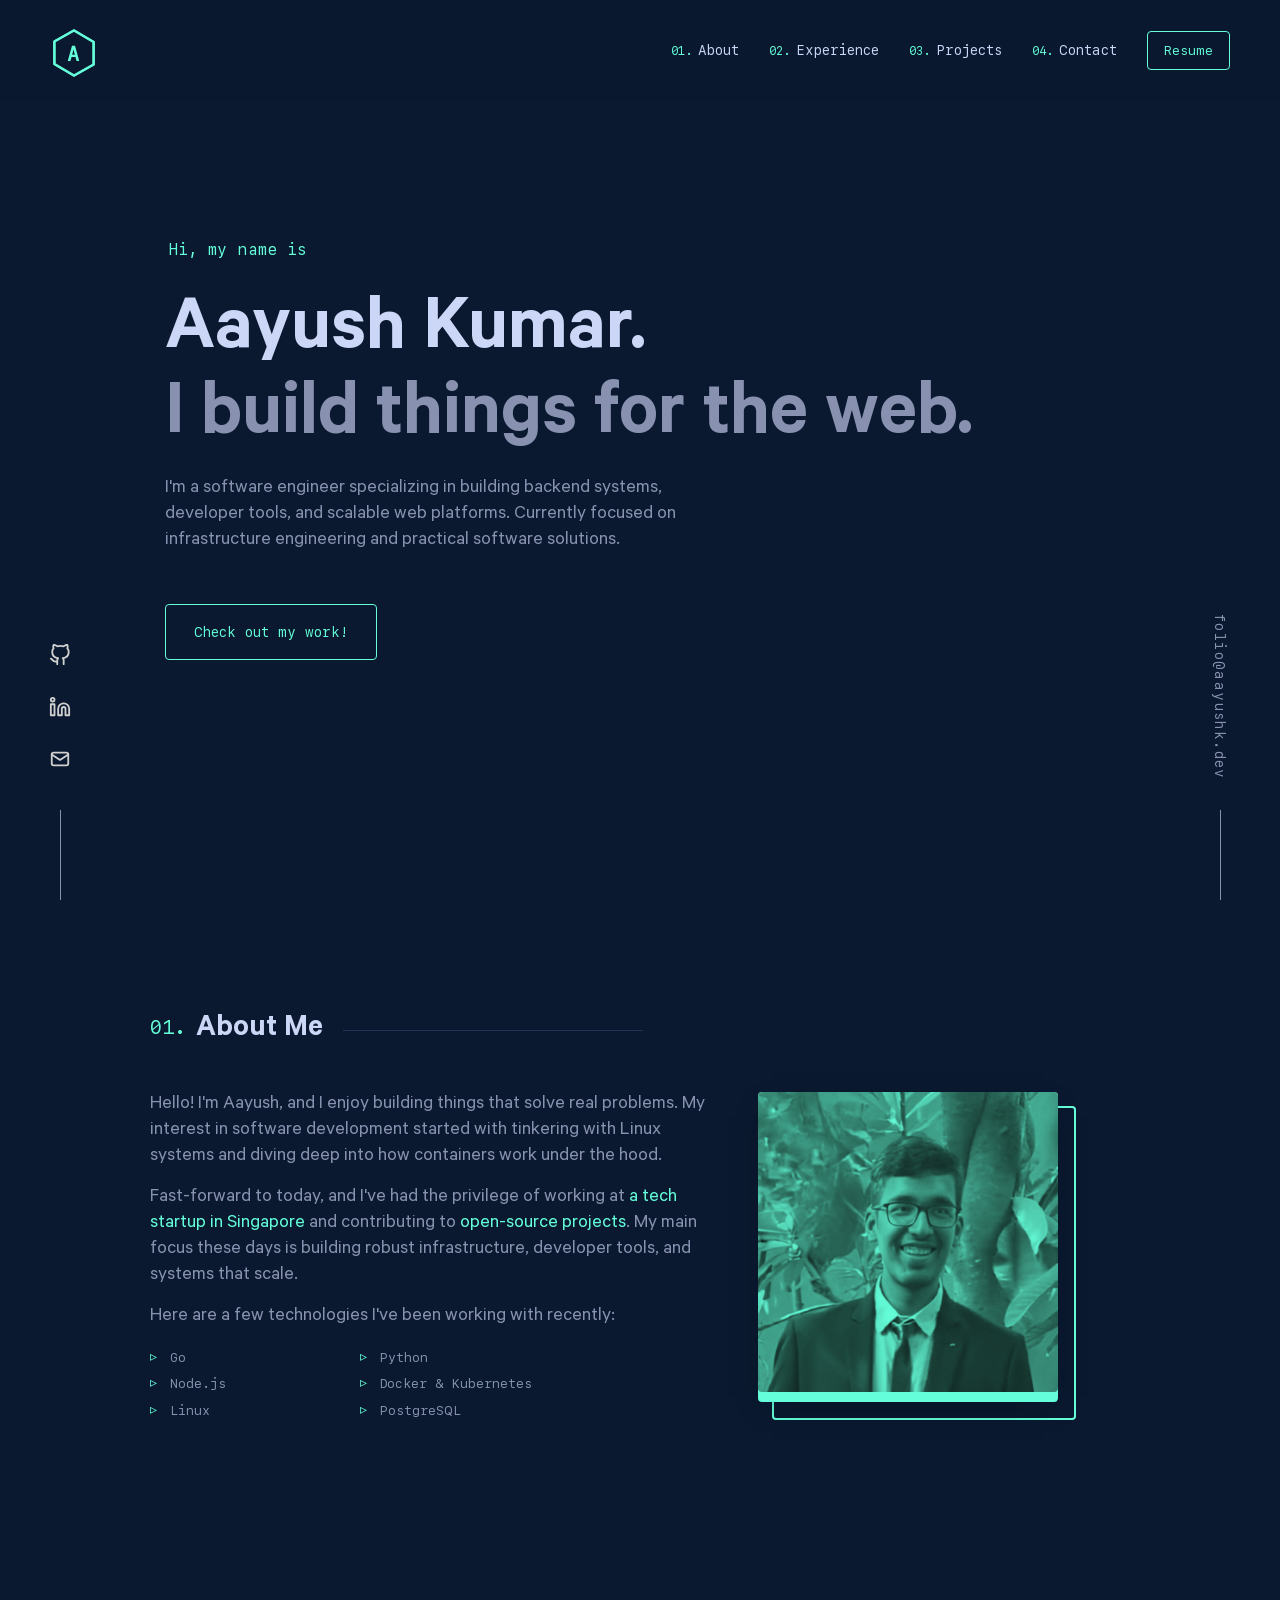
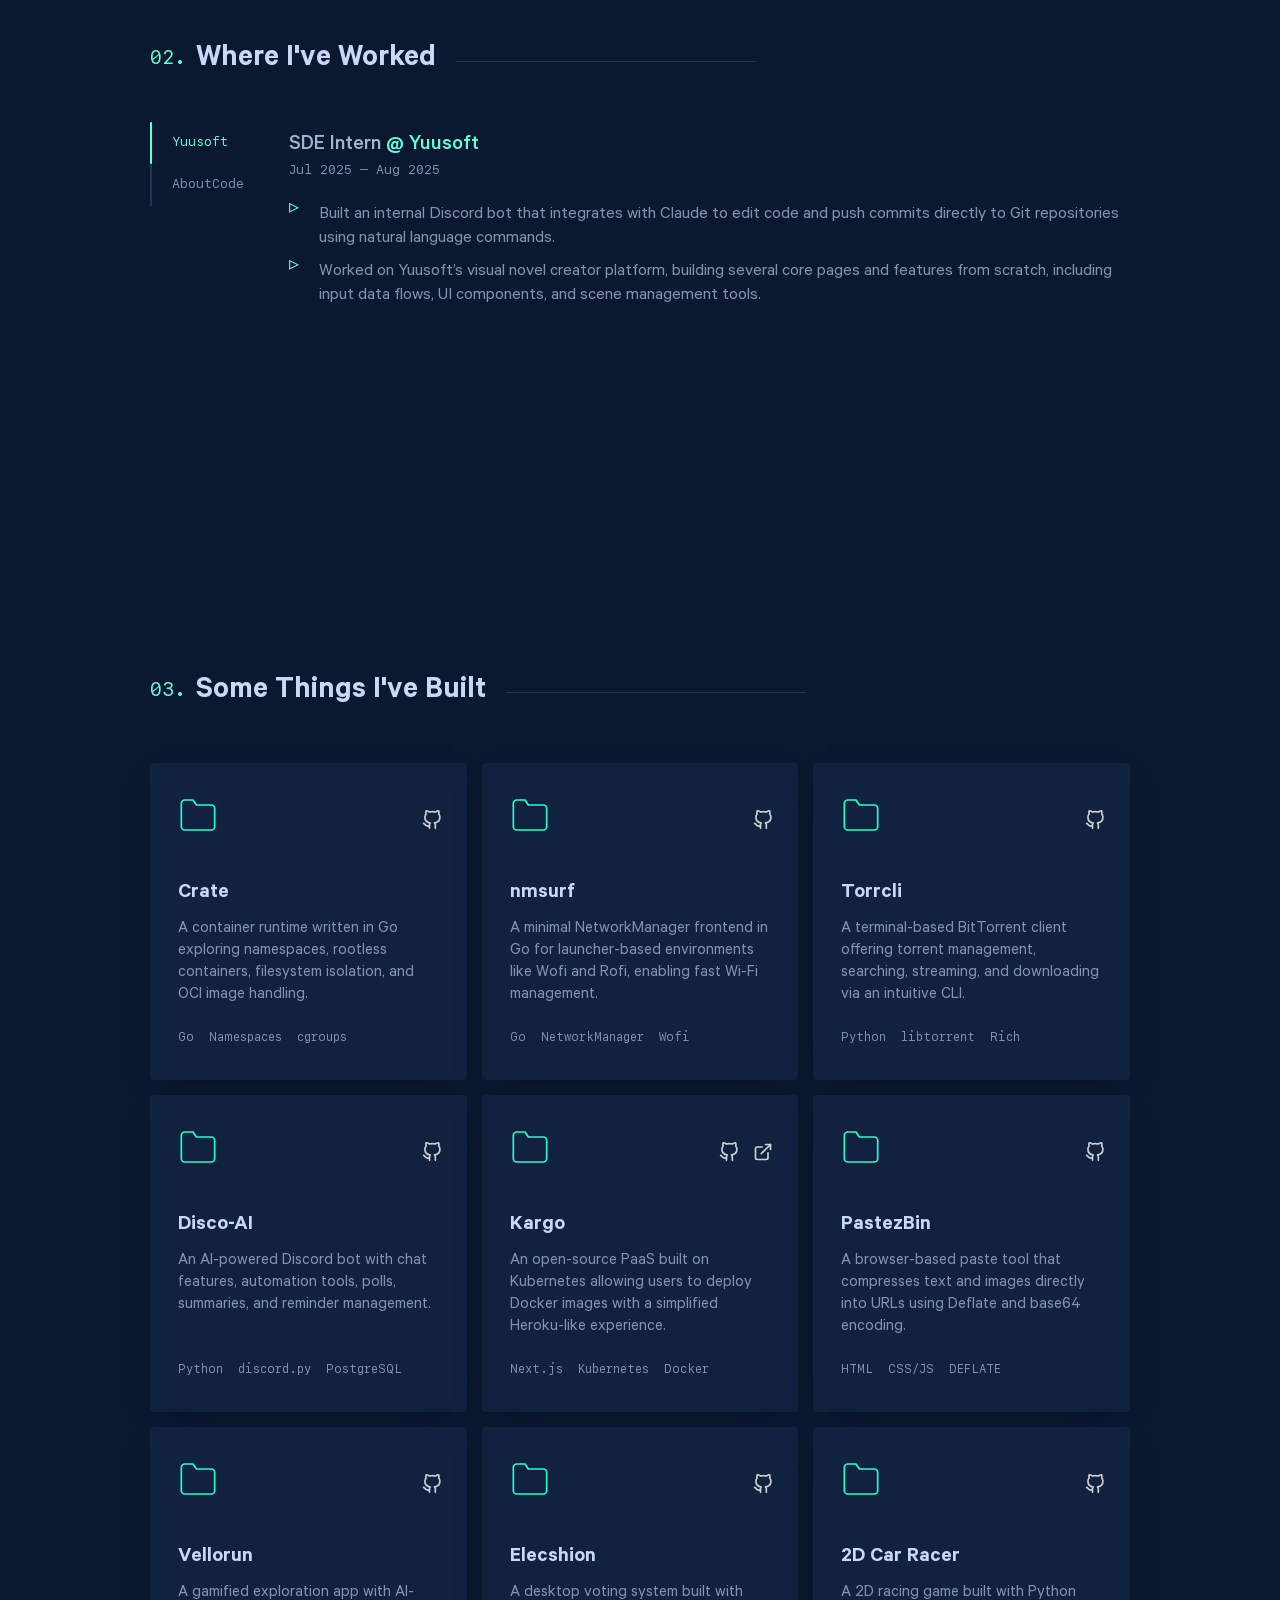
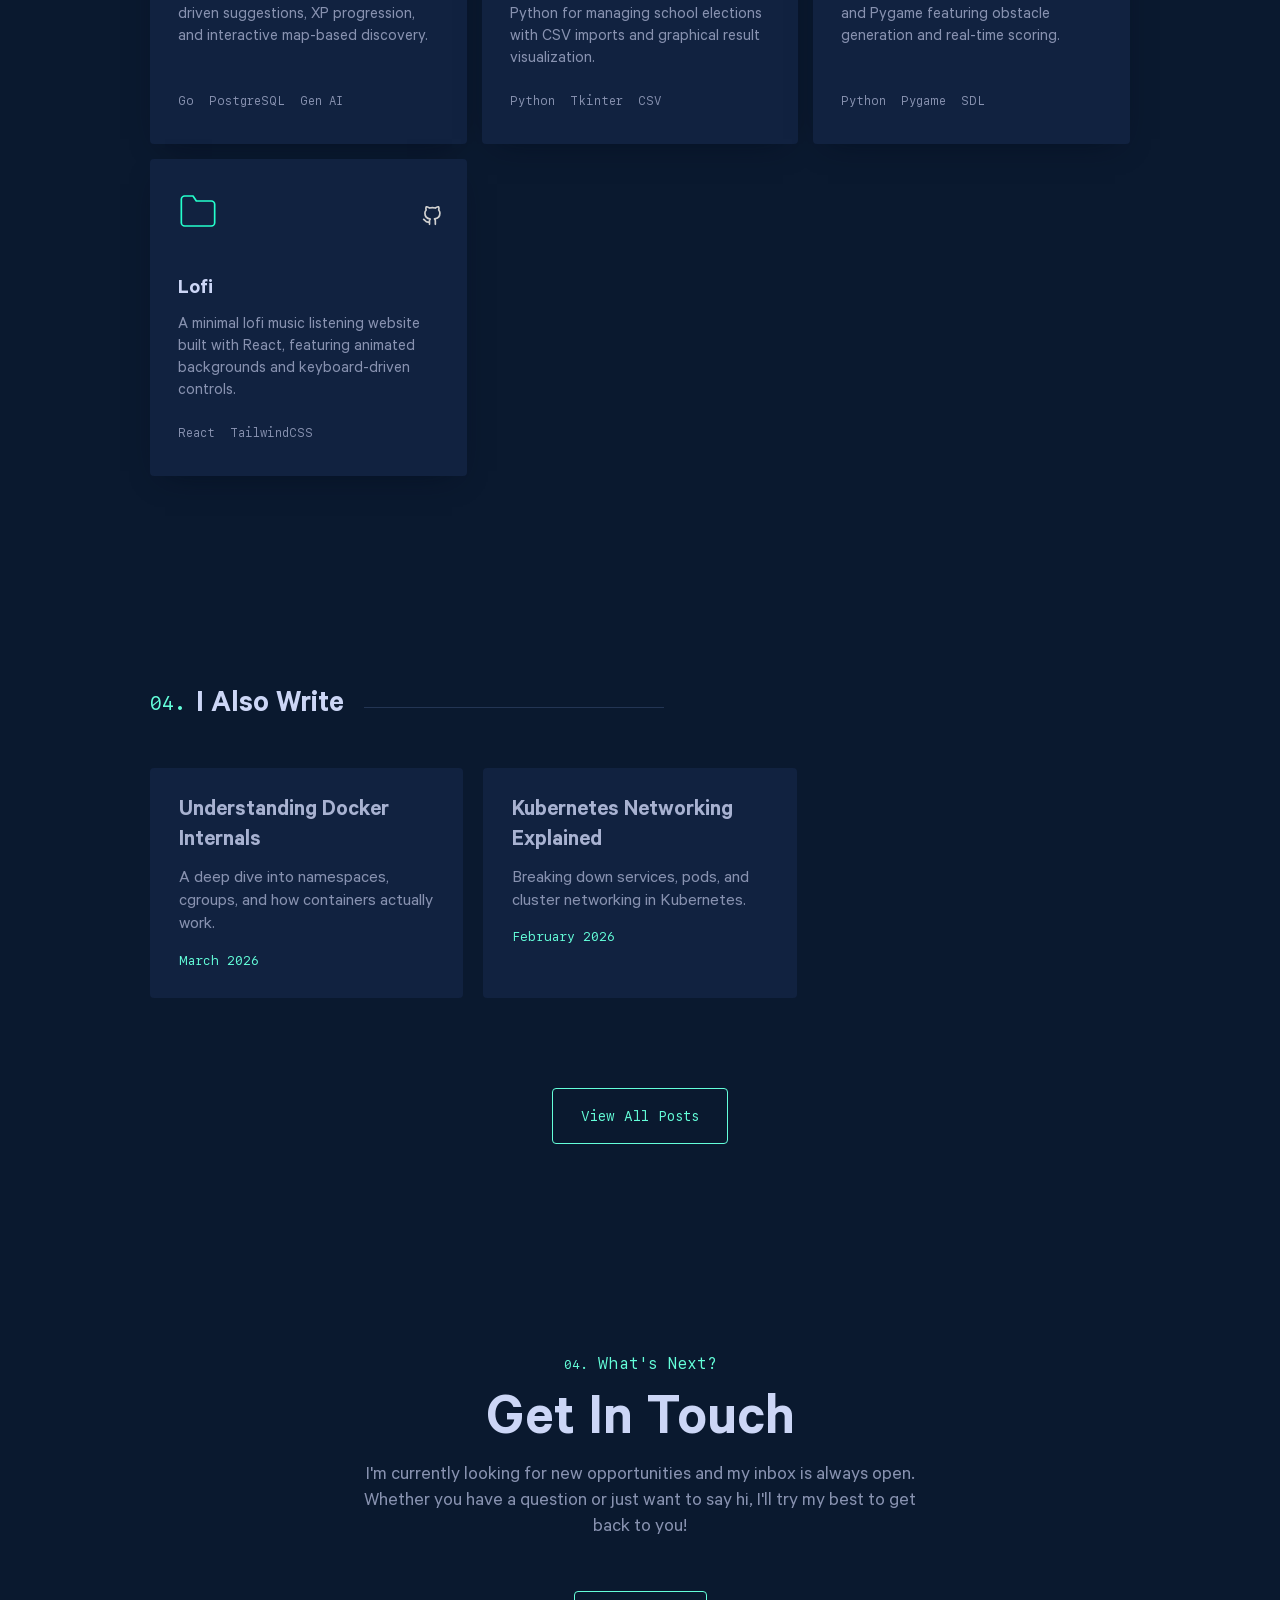
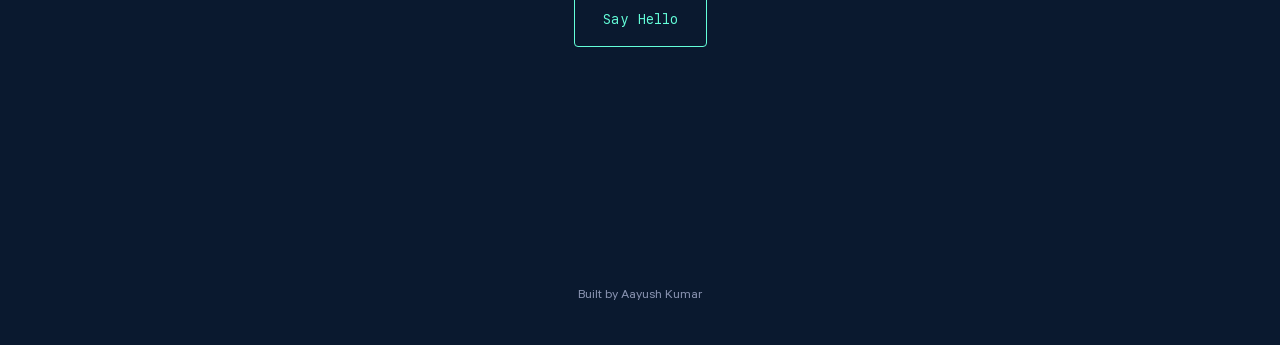
==== index.html @ 973af7ab "favicon, add blogs section and update projects" ====
<!DOCTYPE html>
<html lang="en" data-theme="dark">

<head>
    <meta charset="UTF-8">
    <meta name="viewport" content="width=device-width, initial-scale=1.0">

    <title>Aayush Kumar | Software Engineer</title>

    <link rel="icon" href="assets/images/favicon.svg" type="image/svg+xml">

    <link rel="stylesheet" href="assets/css/fonts.css">
    <link rel="stylesheet" href="assets/css/main.css">
</head>

<body>

    <header class="navbar">
        <div class="container nav-content">
            <div class="logo">
                <a href="/" aria-label="home">

                    <div class="hex-container">
                        <svg id="hex" xmlns="http://www.w3.org/2000/svg" role="img" viewBox="0 0 84 96">
                            <title>Hexagon</title>
                            <g transform="translate(-8,-2)">
                                <g transform="translate(11,5)">
                                    <polygon stroke="currentColor" stroke-width="5" stroke-linecap="round"
                                        stroke-linejoin="round" points="39 0 0 22 0 67 39 90 78 68 78 23"
                                        fill="currentColor" />
                                </g>
                            </g>
                        </svg>
                    </div>

                    <div class="logo-container">
                        <svg id="logo" xmlns="http://www.w3.org/2000/svg" role="img" viewBox="0 0 84 96">
                            <title>Logo</title>
                            <g transform="translate(-8,-2)">
                                <g transform="translate(11,5)">
                                    <polygon stroke="currentColor" stroke-width="5" stroke-linecap="round"
                                        stroke-linejoin="round" points="39 0 0 22 0 67 39 90 78 68 78 23" fill="none" />
                                    <path d="M49.5 61 L44.2 61 L41.8 53 L34.2 53 L31.8 61 L26.5 61 L35 30.3 L41 30.3 L49.5 61 Z 
                 M40.6 48.5 L38 38.2 L35.4 48.5 L40.6 48.5 Z" fill="currentColor" />
                                </g>
                            </g>
                        </svg>
                    </div>

                </a>
            </div>

            <div class="nav-links">
                <nav>
                    <ol>
                        <li><a href="#about">About</a></li>
                        <li><a href="#experience">Experience</a></li>
                        <li><a href="#work">Projects</a></li>
                        <li><a href="#contact">Contact</a></li>
                    </ol>
                </nav>
                <div>
                    <a class="email-link" href="/resume.pdf" target="_blank" rel="noopener noreferrer">Resume</a>
                </div>
            </div>

            <button class="menu-button" aria-label="Menu" aria-expanded="false">
                <div class="ham-box">
                    <div class="ham-box-inner"></div>
                </div>
            </button>

        </div>
    </header>

    <aside class="sidebar">
        <nav>
            <ol>
                <li><a href="#about">About</a></li>
                <li><a href="#experience">Experience</a></li>
                <li><a href="#work">Projects</a></li>
                <li><a href="#contact">Contact</a></li>
            </ol>
            <a class="resume-link" href="/resume.pdf" target="_blank" rel="noopener noreferrer">Resume</a>
        </nav>
    </aside>


    <!-- LEFT SOCIAL -->

    <div class="side left">

        <ul class="social">

            <li>
                <a href="https://github.com/aayushkdev" target="_blank" aria-label="GitHub">
                    <img src="assets/images/github.svg" alt="GitHub">
                </a>
            </li>

            <li>
                <a href="https://linkedin.com/in/aayushkdev" target="_blank" aria-label="LinkedIn">
                    <img src="assets/images/linkedin.svg" alt="LinkedIn">
                </a>
            </li>

            <li>
                <a href="mailto:folio@aayushk.dev" aria-label="Email">
                    <img src="assets/images/mail.svg" alt="Email">
                </a>
            </li>

        </ul>

    </div>


    <!-- RIGHT EMAIL -->

    <div class="side right">

        <a href="mailto:folio@aayushk.dev" class="email">
            folio@aayushk.dev
        </a>

    </div>


    <!-- HERO -->

    <section class="hero container">

        <h1 class="fade-in">Hi, my name is</h1>

        <h2 class="big-heading fade-in">Aayush Kumar.</h2>

        <h3 class="big-heading fade-in">I build things for the web.</h3>

        <p class="fade-in">
            I'm a software engineer specializing in building backend systems, developer tools, and scalable web
            platforms. Currently focused on infrastructure engineering and practical software solutions.
        </p>

        <div class="fade-in">
            <a href="#work" class="email-link">Check out my work!</a>
        </div>

    </section>


    <!-- ABOUT -->

    <section id="about" class="section container">

        <h2 class="numbered-heading">
            <span class="heading-number">01.</span>
            About Me
        </h2>

        <div class="about-inner">

            <div class="about-text">
                <p>
                    Hello! I'm Aayush, and I enjoy building things that solve real problems. My interest in software
                    development started with tinkering with Linux systems and diving deep into how containers work under
                    the hood.
                </p>

                <p>
                    Fast-forward to today, and I've had the privilege of working at <a href="#" target="_blank">a tech
                        startup in Singapore</a> and contributing to <a href="#" target="_blank">open-source
                        projects</a>. My main focus these days is building robust infrastructure, developer tools, and
                    systems that scale.
                </p>

                <p>
                    Here are a few technologies I've been working with recently:
                </p>

                <ul class="skills-list">
                    <li>Go</li>
                    <li>Python</li>
                    <li>Node.js</li>
                    <li>Docker & Kubernetes</li>
                    <li>Linux</li>
                    <li>PostgreSQL</li>
                </ul>

            </div>

            <div class="about-image">
                <div class="wrapper">
                    <img src="assets/images/profile.jpg" alt="Profile" class="img">
                </div>
            </div>

        </div>

    </section>


    <!-- EXPERIENCE -->

    <section id="experience" class="section container">

        <h2 class="numbered-heading">
            <span class="heading-number">02.</span>
            Where I've Worked
        </h2>

        <div class="jobs-container">

            <div class="tab-list" role="tablist" aria-label="Job tabs">
                <!-- Tabs will be populated by JavaScript -->
            </div>

            <div class="tab-panels">
                <!-- Tab content will be populated by JavaScript -->
            </div>

        </div>

    </section>


    <!-- WORK / PROJECTS -->

    <section id="work" class="section container">

        <h2 class="numbered-heading">
            <span class="heading-number">03.</span>
            Some Things I've Built
        </h2>

        <div class="projects-grid">
            <!-- Projects will be populated by JavaScript from data/projects.json -->
        </div>

    </section>


<!-- BLOG -->

<section id="blog" class="section container">

  <h2 class="numbered-heading">
    <span class="heading-number">04.</span>
    I Also Write
  </h2>

  <div class="blog-grid">

    <article class="blog-card">
      <h3>
        <a href="blog/docker-internals.html">
          Understanding Docker Internals
        </a>
      </h3>

      <p>
        A deep dive into namespaces, cgroups, and how containers actually work.
      </p>

      <span class="blog-date">March 2026</span>
    </article>

    <article class="blog-card">
      <h3>
        <a href="blog/kubernetes-networking.html">
          Kubernetes Networking Explained
        </a>
      </h3>

      <p>
        Breaking down services, pods, and cluster networking in Kubernetes.
      </p>

      <span class="blog-date">February 2026</span>
    </article>

  </div>

  <div class="blog-more">
    <a href="/blog.html" class="email-link">View All Posts</a>
  </div>

</section>


    <!-- CONTACT -->

    <section id="contact" class="section container contact-section">

        <h2 class="numbered-heading overline">
            <span class="heading-number">04.</span>
            What's Next?
        </h2>

        <h2 class="title">Get In Touch</h2>

        <p>
            I'm currently looking for new opportunities and my inbox is always open. Whether you have a question or just
            want to say hi, I'll try my best to get back to you!
        </p>

        <a href="mailto:folio@aayushk.dev" class="email-link">Say Hello</a>

    </section>


    <footer class="footer">

        <div class="mobile-social">
            <a href="https://github.com/aayushkdev" target="_blank">
                <img src="assets/images/github.svg" alt="GitHub">
            </a>

            <a href="https://linkedin.com/in/aayushkdev" target="_blank">
                <img src="assets/images/linkedin.svg" alt="LinkedIn">
            </a>

            <a href="mailto:folio@aayushk.dev">
                <img src="assets/images/mail.svg" alt="Email">
            </a>
        </div>

        <p>Built by Aayush Kumar</p>

    </footer>


    <script src="assets/js/navbar.js"></script>
    <script src="assets/js/home.js"></script>
    <script src="assets/js/experience.js"></script>
    <script src="assets/js/projects.js"></script>

</body>

</html>
---- assets/css/fonts.css ----
/* Calibre Font Family */

@font-face {
  font-family: 'Calibre';
  src: url('../fonts/Calibre/Calibre-Regular.woff2') format('woff2'),
       url('../fonts/Calibre/Calibre-Regular.woff') format('woff');
  font-weight: 400;
  font-style: normal;
  font-display: auto;
}

@font-face {
  font-family: 'Calibre';
  src: url('../fonts/Calibre/Calibre-Medium.woff2') format('woff2'),
       url('../fonts/Calibre/Calibre-Medium.woff') format('woff');
  font-weight: 500;
  font-style: normal;
  font-display: auto;
}

@font-face {
  font-family: 'Calibre';
  src: url('../fonts/Calibre/Calibre-Semibold.woff2') format('woff2'),
       url('../fonts/Calibre/Calibre-Semibold.woff') format('woff');
  font-weight: 600;
  font-style: normal;
  font-display: auto;
}


/* SF Mono Font Family */

@font-face {
  font-family: 'SF Mono';
  src: url('../fonts/SFMono/SFMono-Regular.woff2') format('woff2'),
       url('../fonts/SFMono/SFMono-Regular.woff') format('woff');
  font-weight: 400;
  font-style: normal;
  font-display: auto;
}

@font-face {
  font-family: 'SF Mono';
  src: url('../fonts/SFMono/SFMono-Semibold.woff2') format('woff2'),
       url('../fonts/SFMono/SFMono-Semibold.woff') format('woff');
  font-weight: 600;
  font-style: normal;
  font-display: auto;
}
---- assets/css/main.css ----
:root {

  --bg: #0a192f;
  --bg-light: #112240;
  --bg-lightest: #233554;
  
  --text: #ccd6f6;
  --text-light: #a8b2d1;
  --muted: #8892b0;
  --accent: #64ffda;

  --border: #233554;
  
  --nav-height: 100px;
  --nav-scroll-height: 70px;
  
  --tab-height: 42px;
  --tab-width: 120px;

  --font-sans: 'Calibre', 'Inter', 'San Francisco', 'SF Pro Text', -apple-system, system-ui, sans-serif;
  --font-mono: 'SF Mono', 'Fira Code', 'Fira Mono', 'Roboto Mono', monospace;
  
  --fz-xxs: 12px;
  --fz-xs: 13px;
  --fz-sm: 14px;
  --fz-md: 16px;
  --fz-lg: 18px;
  --fz-xl: 20px;
  --fz-xxl: 22px;
  --fz-heading: 32px;
  
  --border-radius: 4px;
  --transition: all 0.25s cubic-bezier(0.645, 0.045, 0.355, 1);

  font-family: var(--font-sans);

}

* {
  margin: 0;
  padding: 0;
  box-sizing: border-box;
}

html {
  scroll-behavior: smooth;
}

body {
  background: var(--bg);
  color: var(--muted);
  font-family: var(--font-sans);
  font-size: var(--fz-xl);
  line-height: 1.3;
  overflow-x: hidden;
  -webkit-font-smoothing: antialiased;
  -moz-osx-font-smoothing: grayscale;
}

@media (max-width: 480px) {
  body {
    font-size: var(--fz-lg);
  }
}

a {
  text-decoration: none;
  color: inherit;
  transition: var(--transition);
}

.container {
  max-width: 1000px;
  margin: auto;
  padding: 0 25px;
}

.section {
  padding: 100px 110px;
  max-width: 1200px;
  margin: 0 auto;
}

@media (max-width: 1080px) {
  .section {
    padding: 100px 100px;
  }
}

@media (max-width: 768px) {
  .section {
    padding: 80px 50px;
  }
}

@media (max-width: 480px) {
  .section {
    padding: 60px 25px;
  }
}


/* NUMBERED HEADINGS */

.numbered-heading {
  display: flex;
  align-items: center;
  position: relative;
  margin: 10px 0 40px;
  width: 100%;
  font-size: clamp(26px, 5vw, var(--fz-heading));
  white-space: nowrap;
  color: var(--text);
  font-weight: 600;
}

.heading-number {
  position: relative;
  bottom: 4px;
  counter-increment: section 1;
  margin-right: 10px;
  color: var(--accent);
  font-family: var(--font-mono);
  font-size: clamp(var(--fz-md), 3vw, var(--fz-xl));
  font-weight: 400;
}

.numbered-heading::after {
  content: "";
  display: block;
  position: relative;
  width: 300px;
  height: 1px;
  margin-left: 20px;
  background-color: var(--bg-lightest);
}


/* NAVBAR */

.navbar {
  position: fixed;
  top: 0;
  width: 100%;
  height: var(--nav-height);
  background: rgba(10, 25, 47, 0.85);
  backdrop-filter: blur(10px);
  z-index: 100;
  transition: var(--transition);
  padding: 0 50px;
}

@media (max-width: 1080px) {
  .navbar {
    padding: 0 40px;
  }
}

@media (max-width: 768px) {
  .navbar {
    padding: 0 25px;
  }
}

.navbar.scrolled {
  height: var(--nav-scroll-height);
  box-shadow: 0 10px 30px -10px rgba(2, 12, 27, 0.7);
}

.nav-content {
  display: flex;
  justify-content: space-between;
  align-items: center;
  height: 100%;
  position: relative;
  width: 100%;
  color: var(--text-light);
  font-family: var(--font-mono);
  padding: 0;
  max-width: 100%;
}

.logo {
  display: flex;
  align-items: center;
  justify-content: center;
}

.logo a {
  color: var(--accent);
  width: 42px;
  height: 42px;
  position: relative;
  z-index: 1;
  display: block;
}

.logo a:hover,
.logo a:focus {
  outline: 0;
  transform: translate(-4px, -4px);
}

.logo a:hover .hex-container,
.logo a:focus .hex-container {
  transform: translate(4px, 3px);
}

.hex-container {
  position: absolute;
  top: 0;
  left: 0;
  z-index: -1;
  transition: var(--transition);
}

.hex-container svg {
  fill: none;
  user-select: none;
  width: 48px;
  height: 48px;
}

.hex-container svg polygon {
  fill: var(--bg);
  transition: var(--transition);
}

.logo a:hover .hex-container svg polygon,
.logo a:focus .hex-container svg polygon {
  fill: var(--accent);
}

.logo-container {
  position: relative;
  z-index: 1;
}

.logo-container svg {
  fill: none;
  user-select: none;
  transition: var(--transition);
  width: 48px;
  height: 48px;
}

.logo-container svg polygon {
  fill: var(--bg);
}

.logo-container svg path {
  fill: var(--accent);
}

.nav-links {
  display: flex;
  align-items: center;
}

@media (max-width: 768px) {
  .nav-links {
    display: none;
  }
}

.nav-links nav ol {
  display: flex;
  justify-content: space-between;
  align-items: center;
  padding: 0;
  margin: 0;
  list-style: none;
}

.nav-links nav ol li {
  margin: 0 5px;
  position: relative;
  counter-increment: item 1;
  font-size: var(--fz-xs);
}

.nav-links nav ol li a {
  padding: 10px;
  display: block;
  color: var(--text);
  font-size: var(--fz-sm);
  font-family: var(--font-mono);
}

.nav-links nav ol li a::before {
  content: '0' counter(item) '.';
  margin-right: 5px;
  color: var(--accent);
  font-size: var(--fz-xxs);
  text-align: right;
}

.nav-links nav ol li a:hover {
  color: var(--accent);
}

.nav-links > div .email-link {
  color: var(--accent);
  background-color: transparent;
  border: 1px solid var(--accent);
  border-radius: var(--border-radius);
  padding: 0.75rem 1rem;
  font-size: var(--fz-xs);
  font-family: var(--font-mono);
  line-height: 1;
  text-decoration: none;
  cursor: pointer;
  transition: var(--transition);
  margin-left: 15px;
  margin-top: 0;
}

.nav-links > div .email-link:hover,
.nav-links > div .email-link:focus {
  outline: none;
  box-shadow: 3px 3px 0 0 var(--accent);
  transform: translate(-4px, -4px);
}

/* HAMBURGER MENU BUTTON */

.menu-button {
  display: none;
}

@media (max-width: 768px) {
  .menu-button {
    display: flex;
    align-items: center;
    justify-content: center;
    position: relative;
    z-index: 10;
    margin-right: -15px;
    padding: 15px;
    border: 0;
    background-color: transparent;
    color: inherit;
    text-transform: none;
    cursor: pointer;
  }
}

.ham-box {
  display: inline-block;
  position: relative;
  width: 30px;
  height: 24px;
}

.ham-box-inner {
  position: absolute;
  top: 50%;
  right: 0;
  width: 30px;
  height: 2px;
  border-radius: var(--border-radius);
  background-color: var(--accent);
  transition-duration: 0.22s;
  transition-property: transform;
  transition-timing-function: cubic-bezier(0.55, 0.055, 0.675, 0.19);
  transform: rotate(0deg);
}

.ham-box-inner::before,
.ham-box-inner::after {
  content: '';
  display: block;
  position: absolute;
  left: auto;
  right: 0;
  width: 30px;
  height: 2px;
  border-radius: 4px;
  background-color: var(--accent);
  transition-timing-function: ease;
  transition-duration: 0.15s;
  transition-property: transform;
}

.ham-box-inner::before {
  width: 120%;
  top: -10px;
  opacity: 1;
  transition: top 0.1s ease-in 0.25s, opacity 0.1s ease-in;
}

.ham-box-inner::after {
  width: 80%;
  bottom: -10px;
  transform: rotate(0);
  transition: bottom 0.1s ease-in 0.25s, transform 0.22s cubic-bezier(0.55, 0.055, 0.675, 0.19);
}

.menu-button.menu-open .ham-box-inner {
  transform: rotate(225deg);
  transition-delay: 0.12s;
  transition-timing-function: cubic-bezier(0.215, 0.61, 0.355, 1);
}

.menu-button.menu-open .ham-box-inner::before {
  width: 100%;
  top: 0;
  opacity: 0;
  transition: top 0.1s ease-out, opacity 0.1s ease-out 0.12s;
}

.menu-button.menu-open .ham-box-inner::after {
  width: 100%;
  bottom: 0;
  transform: rotate(-90deg);
  transition: bottom 0.1s ease-out, transform 0.22s cubic-bezier(0.215, 0.61, 0.355, 1) 0.12s;
}

/* MOBILE SIDEBAR */

.sidebar {
  display: none;
}

@media (max-width: 768px) {
  .sidebar {
    display: flex;
    align-items: center;
    justify-content: center;
    position: fixed;
    top: 0;
    bottom: 0;
    right: 0;
    padding: 50px 10px;
    width: min(75vw, 400px);
    height: 100vh;
    outline: 0;
    background-color: var(--bg-light);
    box-shadow: -10px 0px 30px -15px rgba(2, 12, 27, 0.7);
    z-index: 9;
    transform: translateX(100vw);
    visibility: hidden;
    transition: var(--transition);
  }

  .sidebar.menu-open {
    transform: translateX(0);
    visibility: visible;
  }
}

.sidebar nav {
  display: flex;
  justify-content: space-between;
  align-items: center;
  width: 100%;
  flex-direction: column;
  color: var(--text-light);
  font-family: var(--font-mono);
  text-align: center;
}

.sidebar nav ol {
  padding: 0;
  margin: 0;
  list-style: none;
  width: 100%;
}

.sidebar nav ol li {
  position: relative;
  margin: 0 auto 20px;
  counter-increment: item 1;
  font-size: clamp(var(--fz-sm), 4vw, var(--fz-lg));
}

@media (max-width: 600px) {
  .sidebar nav ol li {
    margin: 0 auto 10px;
  }
}

.sidebar nav ol li::before {
  content: '0' counter(item) '.';
  display: block;
  margin-bottom: 5px;
  color: var(--accent);
  font-size: var(--fz-sm);
}

.sidebar nav ol li a {
  display: inline-block;
  text-decoration: none;
  width: 100%;
  padding: 3px 20px 20px;
  color: var(--text);
}

.sidebar nav ol li a:hover {
  color: var(--accent);
}

.sidebar .resume-link {
  color: var(--accent);
  background-color: transparent;
  border: 1px solid var(--accent);
  border-radius: var(--border-radius);
  padding: 18px 50px;
  margin: 10% auto 0;
  width: max-content;
  font-size: var(--fz-sm);
  font-family: var(--font-mono);
  line-height: 1;
  text-decoration: none;
  cursor: pointer;
  transition: var(--transition);
}

.sidebar .resume-link:hover,
.sidebar .resume-link:focus {
  outline: none;
  box-shadow: 4px 4px 0 0 var(--accent);
  transform: translate(-5px, -5px);
}

/* Blur effect when menu is open */
body.blur .hero,
body.blur .side,
body.blur .section {
  filter: blur(5px) brightness(0.7);
  pointer-events: none;
  user-select: none;
}


/* HERO */

.hero {
  min-height: 100vh;
  display: flex;
  flex-direction: column;
  justify-content: center;
  align-items: flex-start;
  padding: 0 25px;
}

@media (max-width: 1080px) {
  .hero {
    padding: 200px 100px;
  }
}

@media (max-width: 768px) {
  .hero {
    padding: 150px 50px;
  }
}

@media (max-width: 480px) {
  .hero {
    padding: 125px 25px;
  }
}

.hero h1 {
  font-size: 40px;
}

.hero h2 {
  font-size: 32px;
}

.hero h3 {
  font-size: 24px;
}

.hero h1 {
  margin: 0 0 30px 4px;
  color: var(--accent);
  font-family: var(--font-mono);
  font-size: clamp(var(--fz-sm), 5vw, var(--fz-md));
  font-weight: 400;
}

@media (max-width: 480px) {
  .hero h1 {
    margin: 0 0 20px 2px;
  }
}

.hero h2.big-heading {
  margin: 0;
  font-size: clamp(40px, 8vw, 80px);
  font-weight: 600;
  line-height: 1.1;
  color: var(--text);
}

.hero h3.big-heading {
  margin: 0;
  margin-top: 5px;
  font-size: clamp(40px, 8vw, 80px);
  font-weight: 600;
  line-height: 0.9;
  color: var(--muted);
}

.hero p {
  margin: 20px 0 0;
  max-width: 540px;
}

.btn,
.email-link {
  display: inline-block;
  position: relative;
  color: var(--accent);
  background-color: transparent;
  border: 1px solid var(--accent);
  border-radius: var(--border-radius);
  padding: 1.25rem 1.75rem;
  font-size: var(--fz-sm);
  font-family: var(--font-mono);
  line-height: 1;
  text-decoration: none;
  transition: var(--transition);
  margin-top: 50px;
  cursor: pointer;

  transform: translate(0, 0);
  box-shadow: 0 0 0 0 var(--accent);
}

.btn:hover,
.email-link:hover,
.btn:focus-visible,
.email-link:focus-visible {
  outline: none;
  transform: translate(-4px, -4px);
  box-shadow: 4px 4px 0 0 var(--accent);
}


/* ABOUT SECTION */

.about-inner {
  display: grid;
  grid-template-columns: 3fr 2fr;
  gap: 50px;
}

.about-text p {
  margin-bottom: 15px;
  color: var(--muted);
}

.about-text a {
  color: var(--accent);
  position: relative;
}

.about-text a:hover {
  color: var(--accent);
}

.about-text a::after {
  content: '';
  position: absolute;
  width: 100%;
  height: 1px;
  bottom: 0;
  left: 0;
  background-color: var(--accent);
  transform: scaleX(0);
  transform-origin: bottom right;
  transition: transform 0.25s ease-out;
}

.about-text a:hover::after {
  transform: scaleX(1);
  transform-origin: bottom left;
}

.skills-list {
  display: grid;
  grid-template-columns: repeat(2, minmax(140px, 200px));
  gap: 0 10px;
  padding: 0;
  margin: 20px 0 0 0;
  overflow: hidden;
  list-style: none;
}

.skills-list li {
  position: relative;
  margin-bottom: 10px;
  padding-left: 20px;
  font-family: var(--font-mono);
  font-size: var(--fz-xs);
  color: var(--muted);
}

.skills-list li::before {
  content: '▹';
  position: absolute;
  left: 0;
  color: var(--accent);
  font-size: var(--fz-sm);
  line-height: 12px;
}

.about-image {
  position: relative;
  max-width: 300px;
}

.about-image .wrapper {
  display: block;
  position: relative;
  width: 100%;
  border-radius: var(--border-radius);
  background-color: var(--accent);
  box-shadow: 0 10px 30px -15px rgba(2, 12, 27, 0.7);
  transition: var(--transition);
}

.about-image .wrapper:hover {
  transform: translate(-4px, -4px);
}

.about-image .wrapper:hover::after {
  transform: translate(8px, 8px);
}

.about-image .wrapper::after {
  content: '';
  display: block;
  position: absolute;
  width: 100%;
  height: 100%;
  border-radius: var(--border-radius);
  border: 2px solid var(--accent);
  top: 14px;
  left: 14px;
  z-index: -1;
  transition: var(--transition);
}

.about-image .img {
  position: relative;
  border-radius: var(--border-radius);
  width: 100%;
  mix-blend-mode: multiply;
  filter: grayscale(100%) contrast(1);
  transition: var(--transition);
}

.about-image .wrapper:hover .img {
  filter: none;
  mix-blend-mode: normal;
}


/* EXPERIENCE / JOBS SECTION */

.jobs-container {
  display: flex;
  min-height: 340px;
}

.tab-list {
  position: relative;
  z-index: 3;
  width: max-content;
  padding: 0;
  margin: 0;
  list-style: none;
}

.tab-list button {
  display: flex;
  align-items: center;
  width: 100%;
  height: var(--tab-height);
  padding: 0 20px 2px;
  border: none;
  border-left: 2px solid var(--bg-lightest);
  background-color: transparent;
  color: var(--muted);
  font-family: var(--font-mono);
  font-size: var(--fz-xs);
  text-align: left;
  white-space: nowrap;
  cursor: pointer;
  transition: var(--transition);
}

.tab-list button:hover {
  background-color: var(--bg-light);
  color: var(--accent);
}

.tab-list button.active {
  color: var(--accent);
}

.tab-highlight {
  position: absolute;
  top: 0;
  left: 0;
  z-index: 10;
  width: 2px;
  height: var(--tab-height);
  border-radius: var(--border-radius);
  background: var(--accent);
  transform: translateY(0);
  transition: transform 0.25s cubic-bezier(0.645, 0.045, 0.355, 1);
  transition-delay: 0.1s;
}

.tab-panels {
  position: relative;
  width: 100%;
  margin-left: 20px;
}

.tab-panel {
  width: 100%;
  height: auto;
  padding: 10px 5px;
  display: none;
}

.tab-panel.active {
  display: block;
}

.tab-panel h3 {
  margin-bottom: 2px;
  font-size: var(--fz-xxl);
  font-weight: 500;
  line-height: 1.3;
  color: var(--text-light);
}

.tab-panel h3 .company {
  color: var(--accent);
}

.tab-panel .job-range {
  margin-bottom: 25px;
  color: var(--muted);
  font-family: var(--font-mono);
  font-size: var(--fz-xs);
}

.tab-panel ul {
  padding: 0;
  margin: 0;
  list-style: none;
  font-size: var(--fz-lg);
}

.tab-panel ul li {
  position: relative;
  padding-left: 30px;
  margin-bottom: 10px;
  color: var(--muted);
}

.tab-panel ul li::before {
  content: '▹';
  position: absolute;
  left: 0;
  color: var(--accent);
  font-size: var(--fz-xl);
  line-height: 12px;
}


/* PROJECTS SECTION */

.projects-grid {
  display: grid;
  grid-template-columns: repeat(auto-fill, minmax(300px, 1fr));
  gap: 15px;
  margin-top: 50px;
  padding: 0;
  margin-left: 0;
  list-style: none;
}

.project-card {
  position: relative;
  cursor: default;
  transition: var(--transition);
}

.project-card:hover .project-inner,
.project-card:focus-within .project-inner {
  transform: translateY(-7px);
}

.project-inner {
  display: flex;
  flex-direction: column;
  align-items: flex-start;
  position: relative;
  height: 100%;
  padding: 2rem 1.75rem;
  border-radius: var(--border-radius);
  background-color: var(--bg-light);
  transition: var(--transition);
  box-shadow: 0 10px 30px -15px rgba(2, 12, 27, 0.7);
}

.project-card:hover .project-inner {
  box-shadow: 0 20px 30px -15px rgba(2, 12, 27, 0.7);
}

.project-inner header {
  width: 100%;
}

.project-inner footer {
  margin-top: auto;
  width: 100%;
}

.project-card-top {
  display: flex;
  justify-content: space-between;
  align-items: center;
  margin-bottom: 35px;
  width: 100%;
}

.project-folder {
  color: var(--accent);
}

.project-folder img {
  width: 40px;
  height: 40px;
  filter: invert(76%) sepia(70%) saturate(478%) hue-rotate(101deg) brightness(101%) contrast(102%);
  transition: var(--transition);
}

.project-links {
  display: flex;
  align-items: center;
  margin-right: -10px;
  color: var(--text);
}

.project-links a {
  display: flex;
  align-items: center;
  justify-content: center;
  padding: 5px 7px;
  position: relative;
  z-index: 1;
}

.project-links a:hover {
  color: var(--accent);
}

.project-links a:hover img {
  filter: invert(76%) sepia(70%) saturate(478%) hue-rotate(101deg) brightness(101%) contrast(102%);
}

.project-links img {
  width: 20px;
  height: 20px;
  filter: invert(85%) brightness(100%) contrast(90%);
  transition: var(--transition);
}

.project-title {
  margin: 0 0 10px;
  color: var(--text-light);
  font-size: var(--fz-xxl);
  font-weight: 600;
}

.project-title a {
  position: static;
  color: var(--text);
  transition: var(--transition);
}

.project-title a:hover {
  color: var(--accent);
}

.project-title a::before {
  content: '';
  display: block;
  position: absolute;
  z-index: 0;
  width: 100%;
  height: 100%;
  top: 0;
  left: 0;
}

.project-description {
  color: var(--muted);
  font-size: 17px;
}

.project-tech-list {
  display: flex;
  align-items: flex-end;
  flex-wrap: wrap;
  padding: 0;
  margin: 20px 0 0 0;
  list-style: none;
}

.project-tech-list li {
  font-family: var(--font-mono);
  font-size: var(--fz-xxs);
  line-height: 1.75;
  margin-right: 15px;
  color: var(--muted);
}

.project-category {
  color: var(--accent);
  font-family: var(--font-mono);
  font-size: var(--fz-xs);
  margin-bottom: 10px;
}


/* CONTACT SECTION */

.contact-section {
  max-width: 800px;
  margin: 0 auto 100px;
  text-align: center;
}

@media (max-width: 768px) {
  .contact-section {
    margin: 0 auto 50px;
  }
}



.contact-section .overline {
  display: block;
  margin-bottom: 10px;
  color: var(--accent);
  font-family: var(--font-mono);
  font-size: var(--fz-md);
  font-weight: 400;
}

.contact-section .heading-number {
  margin-right: 0px;
  bottom: 0;
  font-size: var(--fz-xs);
}

.contact-section .numbered-heading::after {
  display: none;
}

.contact-section .title {
  font-size: clamp(40px, 5vw, 60px);
  color: var(--text);
}

.contact-section p {
  color: var(--muted);
  margin: 0 auto;
}

.contact-section .email-link {
  margin-top: 50px;
}


/* FOOTER */

.footer {
  text-align: center;
  padding: 40px 0;
  color: var(--muted);
  font-size: var(--fz-sm);
}

.footer-links {
  margin-top: 10px;
}

.footer-links a {
  margin: 0 10px;
  color: var(--muted);
  font-family: var(--font-mono);
}

.footer-links a:hover {
  color: var(--accent);
}


/* SIDE ELEMENTS */

.side {
  position: fixed;
  bottom: 0;
  width: 40px;
  z-index: 10;
}

.side.left {
  left: 40px;
}

.side.right {
  right: 40px;
}

.social {
  display: flex;
  flex-direction: column;
  align-items: center;
  list-style: none;
}

.social a {
  padding: 10px;
  display: block;
}

.social img {
  width: 22px;
  height: 22px;
  transition: var(--transition);
  filter: invert(85%) brightness(100%) contrast(90%);
}

.social a:hover img {
  filter: invert(76%) sepia(70%) saturate(478%) hue-rotate(101deg) brightness(101%) contrast(102%);
  transform: translateY(-3px);
}

.social::after {
  content: "";
  width: 1px;
  height: 90px;
  background: var(--muted);
  margin-top: 20px;
}

.side.right {
  right: 40px;
  display: flex;
  flex-direction: column;
  align-items: center;
}

.email {
  writing-mode: vertical-rl;
  font-size: var(--fz-sm);
  color: var(--muted);
  font-family: var(--font-mono);
  letter-spacing: 0.1em;
  padding: 10px;
}

.email:hover {
  color: var(--accent);
  transform: translateY(-3px);
}

.side.right::after {
  content: "";
  display: block;
  width: 1px;
  height: 90px;
  background: var(--muted);
  margin-top: 20px;
}


/* ANIMATIONS */

.fade-in {
  opacity: 0;
  animation: fadeIn 0.5s ease-in forwards;
}

.fade-in:nth-child(1) { animation-delay: 0.1s; }
.fade-in:nth-child(2) { animation-delay: 0.2s; }
.fade-in:nth-child(3) { animation-delay: 0.3s; }
.fade-in:nth-child(4) { animation-delay: 0.4s; }
.fade-in:nth-child(5) { animation-delay: 0.5s; }

@keyframes fadeIn {
  from {
    opacity: 0;
    transform: translateY(20px);
  }
  to {
    opacity: 1;
    transform: translateY(0);
  }
}


/* RESPONSIVE */

@media(max-width: 768px) {

  .side,
  .side.right  {
    display: none;
  }

  .hero .big-heading {
    font-size: clamp(40px, 10vw, 60px);
  }

  .hero h2 {
    font-size: 40px;
  }

  .about-inner {
    display: block;
  }

  .about-image {
    margin: 50px auto 0;
    width: 70%;
  }

  .jobs-container {
    display: block;
  }

  .tab-list {
    display: flex;
    overflow-x: auto;
    width: 100%;
    margin-bottom: 30px;
  }

  .tab-list button {
    min-width: var(--tab-width);
    border-left: 0;
    border-bottom: 2px solid var(--bg-lightest);
    text-align: center;
  }

  .tab-highlight {
    top: auto;
    bottom: 0;
    width: var(--tab-width);
    height: 2px;
    transform: translateX(0);
  }

  .tab-panels {
    margin-left: 0;
  }

  .projects-grid {
    grid-template-columns: repeat(auto-fill, minmax(250px, 1fr));
  }

  .numbered-heading::after {
    width: 100%;
  }

}

.mobile-social {
  display: none;
}

@media (max-width: 768px) {

  .mobile-social {
    display: flex;
    justify-content: center;
    gap: 25px;
    margin-top: 20px;
  }

  .mobile-social img {
    width: 24px;
    height: 24px;
    filter: invert(85%) brightness(100%) contrast(90%);
    transition: var(--transition);
  }

  .mobile-social img:hover {
    filter: invert(76%) sepia(70%) saturate(478%) hue-rotate(101deg) brightness(101%) contrast(102%);
  }
}


.blog-grid {
  display: grid;
  grid-template-columns: repeat(auto-fill, minmax(300px, 1fr));
  gap: 20px;
  margin-top: 40px;
}

.blog-card {
  background: var(--bg-light);
  padding: 1.8rem;
  border-radius: var(--border-radius);
  transition: var(--transition);
}

.blog-card:hover {
  transform: translateY(-5px);
}

.blog-card h3 {
  color: var(--text-light);
  margin-bottom: 10px;
}

.blog-card a:hover {
  color: var(--accent);
}

.blog-card p {
  color: var(--muted);
  font-size: var(--fz-lg);
}

.blog-date {
  display: block;
  margin-top: 15px;
  font-family: var(--font-mono);
  font-size: var(--fz-xs);
  color: var(--accent);
}

.blog-more {
  text-align: center;
  margin-top: 40px;
}
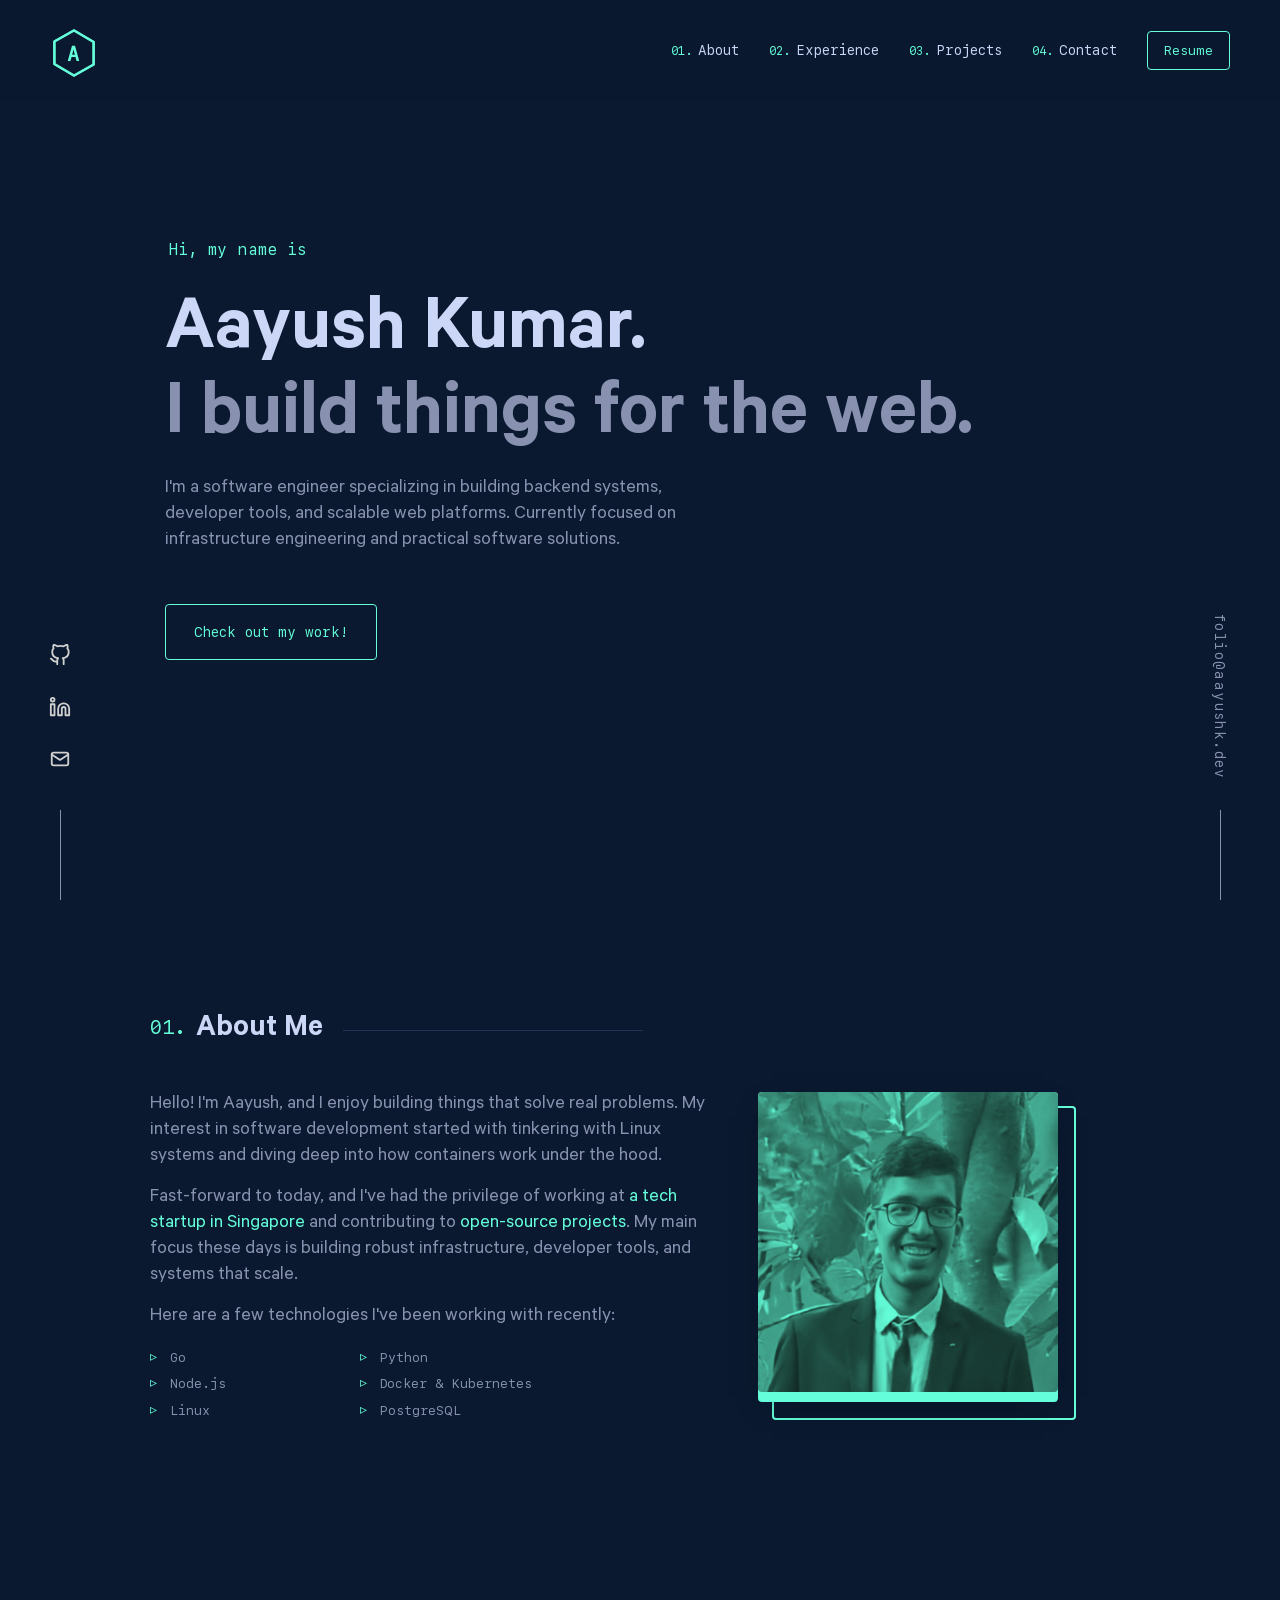
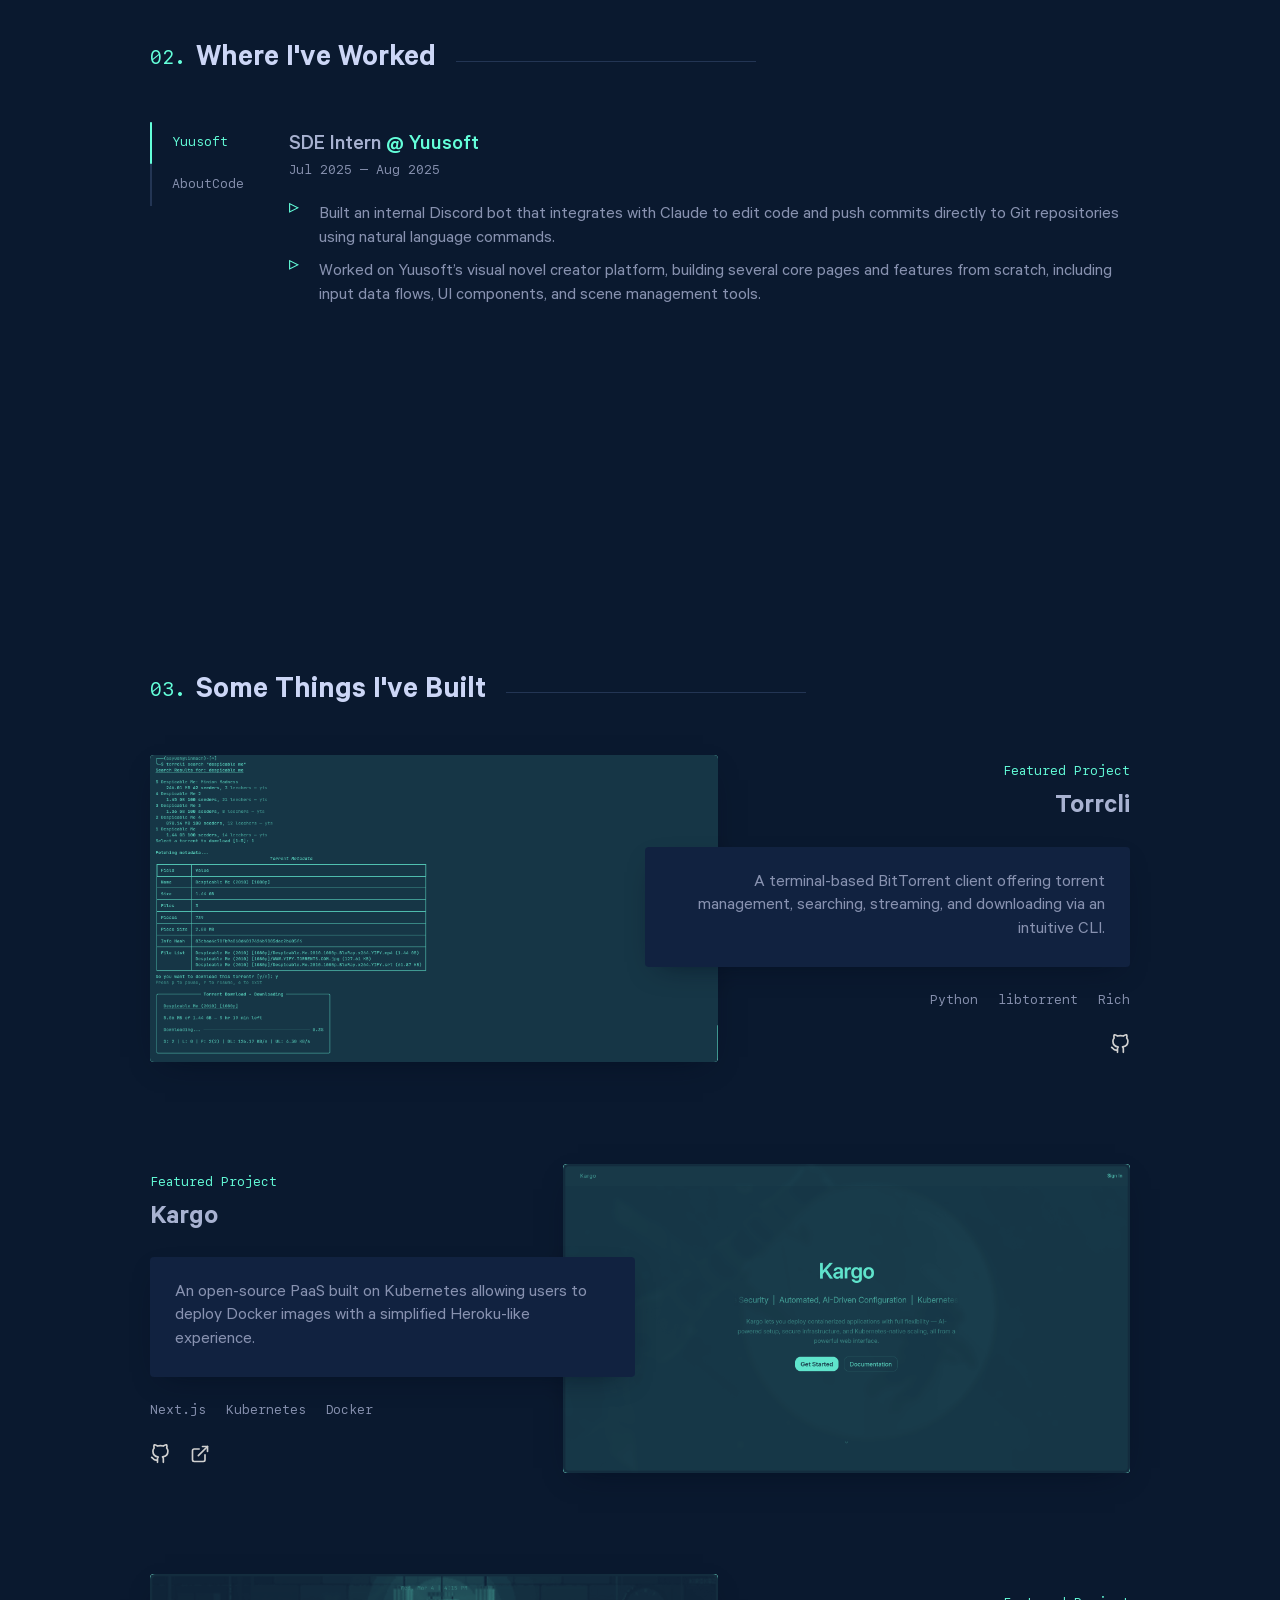
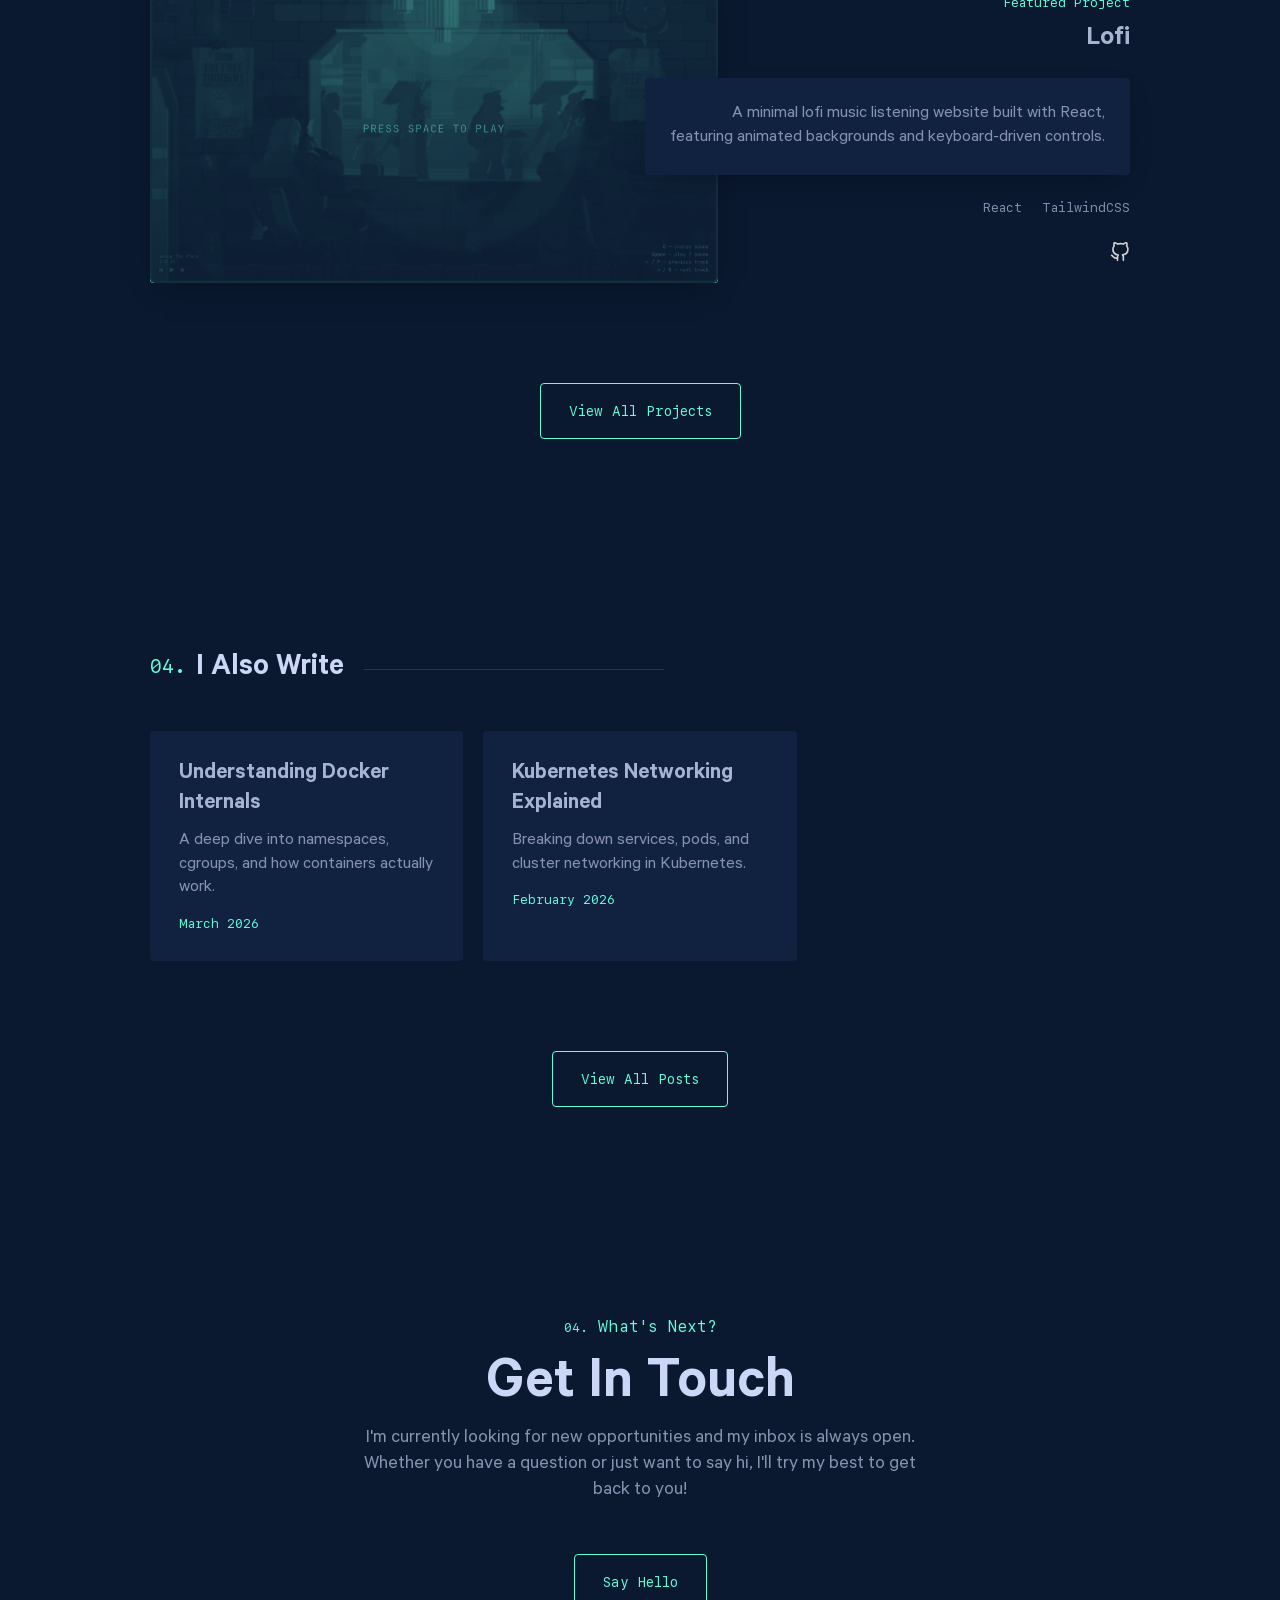
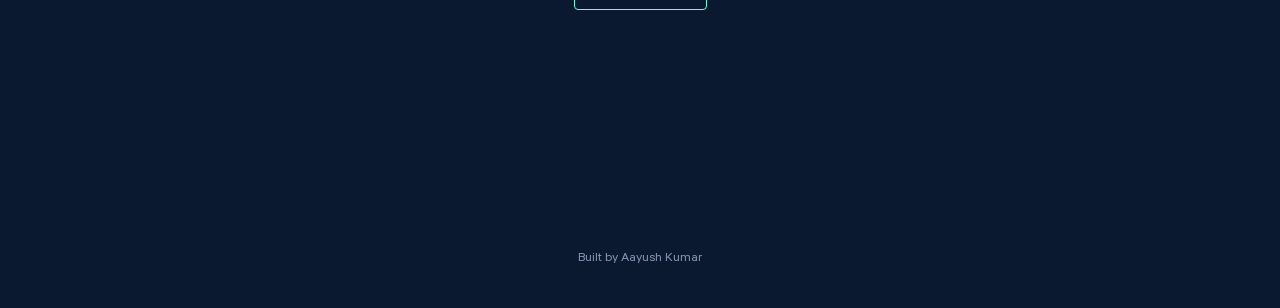
==== commit b76ede74: "add featured projects and new page for other projects" ====
--- a/index.html
+++ b/index.html
@@ -232,8 +232,11 @@
             Some Things I've Built
         </h2>
 
-        <div class="projects-grid">
-            <!-- Projects will be populated by JavaScript from data/projects.json -->
+        <ul class="featured-projects">
+        </ul>
+
+        <div class="view-more-projects">
+            <a href="/projects.html" class="view-more-button">View All Projects</a>
         </div>
 
     </section>
@@ -332,7 +335,7 @@
     <script src="assets/js/navbar.js"></script>
     <script src="assets/js/home.js"></script>
     <script src="assets/js/experience.js"></script>
-    <script src="assets/js/projects.js"></script>
+    <script src="assets/js/featured.js"></script>
 
 </body>
 
--- a/assets/css/main.css
+++ b/assets/css/main.css
@@ -878,6 +878,284 @@
 }
 
 
+/* FEATURED PROJECTS SECTION */
+
+.featured-projects {
+  list-style: none;
+  padding: 0;
+  margin: 0 0 100px;
+}
+
+.featured-project {
+  position: relative;
+  display: grid;
+  grid-gap: 10px;
+  grid-template-columns: repeat(12, 1fr);
+  align-items: center;
+  margin-bottom: 100px;
+}
+
+.featured-project:nth-of-type(odd) .featured-content {
+  grid-column: 7 / -1;
+  text-align: right;
+}
+
+.featured-project:nth-of-type(odd) .featured-tech-list {
+  justify-content: flex-end;
+}
+
+.featured-project:nth-of-type(odd) .featured-tech-list li {
+  margin: 0 0 5px 20px;
+}
+
+.featured-project:nth-of-type(odd) .featured-links {
+  justify-content: flex-end;
+  margin-left: 0;
+  margin-right: -10px;
+}
+
+.featured-project:nth-of-type(odd) .featured-image {
+  grid-column: 1 / 8;
+}
+
+.featured-content {
+  position: relative;
+  grid-column: 1 / 7;
+  grid-row: 1 / -1;
+}
+
+.featured-overline {
+  margin: 10px 0;
+  color: var(--accent);
+  font-family: var(--font-mono);
+  font-size: var(--fz-xs);
+  font-weight: 400;
+}
+
+.featured-title {
+  color: var(--text-light);
+  font-size: clamp(24px, 5vw, 28px);
+  margin: 0 0 20px;
+  font-weight: 600;
+}
+
+.featured-title a {
+  color: inherit;
+  transition: var(--transition);
+}
+
+.featured-title a:hover {
+  color: var(--accent);
+}
+
+.featured-description {
+  position: relative;
+  z-index: 2;
+  padding: 25px;
+  border-radius: var(--border-radius);
+  background-color: var(--bg-light);
+  color: var(--muted);
+  font-size: var(--fz-lg);
+  box-shadow: 0 10px 30px -15px rgba(2, 12, 27, 0.7);
+}
+
+.featured-tech-list {
+  display: flex;
+  flex-wrap: wrap;
+  position: relative;
+  z-index: 2;
+  margin: 25px 0 10px;
+  padding: 0;
+  list-style: none;
+}
+
+.featured-tech-list li {
+  margin: 0 20px 5px 0;
+  color: var(--muted);
+  font-family: var(--font-mono);
+  font-size: var(--fz-xs);
+  white-space: nowrap;
+}
+
+.featured-links {
+  display: flex;
+  align-items: center;
+  position: relative;
+  margin-top: 10px;
+  margin-left: -10px;
+  color: var(--text);
+}
+
+.featured-links a {
+  display: flex;
+  align-items: center;
+  justify-content: center;
+  padding: 10px;
+}
+
+.featured-links a:hover {
+  color: var(--accent);
+}
+
+.featured-links a:hover img {
+  filter: invert(76%) sepia(70%) saturate(478%) hue-rotate(101deg) brightness(101%) contrast(102%);
+}
+
+.featured-links img {
+  width: 20px;
+  height: 20px;
+  filter: invert(85%) brightness(100%) contrast(90%);
+  transition: var(--transition);
+}
+
+.featured-image {
+  grid-column: 6 / -1;
+  grid-row: 1 / -1;
+  position: relative;
+  z-index: 1;
+  box-shadow: 0 10px 30px -15px rgba(2, 12, 27, 0.7);
+}
+
+.featured-image a {
+  width: 100%;
+  height: 100%;
+  background-color: var(--accent);
+  border-radius: var(--border-radius);
+  display: block;
+  position: relative;
+
+}
+
+.featured-image a::before {
+  content: '';
+  position: absolute;
+  width: 100%;
+  height: 100%;
+  top: 0;
+  left: 0;
+  right: 0;
+  bottom: 0;
+  z-index: 3;
+  transition: var(--transition);
+  background-color: var(--bg);
+  mix-blend-mode: screen;
+}
+
+.featured-image a:hover::before,
+.featured-image a:focus::before {
+  background: transparent;
+}
+
+.featured-image a:hover .featured-img,
+.featured-image a:focus .featured-img {
+  filter: none;
+  mix-blend-mode: normal;
+}
+
+.featured-img {
+  border-radius: var(--border-radius);
+  width: 100%;
+  height: auto;
+  mix-blend-mode: multiply;
+  filter: grayscale(100%) contrast(1) brightness(90%);
+  transition: var(--transition);
+  display: block;
+
+}
+
+@media (max-width: 1080px) {
+  .featured-project:nth-of-type(odd) .featured-content {
+    grid-column: 5 / -1;
+  }
+  
+  .featured-content {
+    grid-column: 1 / 9;
+  }
+}
+
+@media (max-width: 768px) {
+  .featured-projects {
+    margin-bottom: 50px;
+  }
+
+  .featured-project {
+    margin-bottom: 70px;
+    box-shadow: 0 10px 30px -15px rgba(2, 12, 27, 0.7);
+  }
+
+  .featured-project:nth-of-type(odd) .featured-content,
+  .featured-content {
+    grid-column: 1 / -1;
+    padding: 40px 40px 30px;
+    text-align: left;
+    z-index: 5;
+  }
+
+  .featured-project:nth-of-type(odd) .featured-tech-list,
+  .featured-tech-list {
+    justify-content: flex-start;
+  }
+
+  .featured-project:nth-of-type(odd) .featured-tech-list li,
+  .featured-tech-list li {
+    margin: 0 10px 5px 0;
+    color: var(--text-light);
+  }
+
+  .featured-project:nth-of-type(odd) .featured-links,
+  .featured-links {
+    justify-content: flex-start;
+    margin-left: -10px;
+    margin-right: 0;
+  }
+
+  .featured-project:nth-of-type(odd) .featured-image,
+  .featured-image {
+    grid-column: 1 / -1;
+    height: 100%;
+    opacity: 0.25;
+  }
+
+  .featured-description {
+    padding: 20px 0;
+    background-color: transparent;
+    box-shadow: none;
+  }
+
+  .featured-title {
+    color: var(--text);
+  }
+
+  .featured-title a::before {
+    content: '';
+    display: block;
+    position: absolute;
+    z-index: 0;
+    width: 100%;
+    height: 100%;
+    top: 0;
+    left: 0;
+  }
+
+  .featured-img {
+    object-fit: cover;
+    width: auto;
+    height: 100%;
+    filter: grayscale(100%) contrast(1) brightness(50%);
+  }
+}
+
+@media (max-width: 480px) {
+  .featured-project {
+    margin-bottom: 30px;
+  }
+
+  .featured-content {
+    padding: 25px 25px 20px;
+  }
+}
+
+
 /* PROJECTS SECTION */
 
 .projects-grid {
@@ -1034,6 +1312,100 @@
   margin-bottom: 10px;
 }
 
+/* VIEW MORE PROJECTS BUTTON */
+
+.view-more-projects {
+  text-align: center;
+  margin-top: 80px;
+}
+
+.view-more-button {
+  display: inline-block;
+  position: relative;
+  color: var(--accent);
+  background-color: transparent;
+  border: 1px solid var(--accent);
+  border-radius: var(--border-radius);
+  padding: 1.25rem 1.75rem;
+  font-size: var(--fz-sm);
+  font-family: var(--font-mono);
+  line-height: 1;
+  text-decoration: none;
+  transition: var(--transition);
+  cursor: pointer;
+  transform: translate(0, 0);
+  box-shadow: 0 0 0 0 var(--accent);
+}
+
+.view-more-button:hover,
+.view-more-button:focus-visible {
+  outline: none;
+  transform: translate(-4px, -4px);
+  box-shadow: 4px 4px 0 0 var(--accent);
+}
+
+
+/* PROJECTS ARCHIVE PAGE */
+
+.archive-main {
+  min-height: 100vh;
+  padding: 200px 150px;
+}
+
+@media (max-width: 1080px) {
+  .archive-main {
+    padding: 200px 100px;
+  }
+}
+
+@media (max-width: 768px) {
+  .archive-main {
+    padding: 150px 50px;
+  }
+}
+
+@media (max-width: 480px) {
+  .archive-main {
+    padding: 125px 25px;
+  }
+}
+
+.archive-header {
+  margin-bottom: 100px;
+  text-align: center;
+}
+
+@media (max-width: 768px) {
+  .archive-header {
+    margin-bottom: 60px;
+  }
+}
+
+.archive-header .big-heading {
+  margin: 0;
+  font-size: clamp(40px, 8vw, 80px);
+  font-weight: 600;
+  line-height: 1.1;
+  color: var(--text);
+}
+
+.archive-header .subtitle {
+  color: var(--accent);
+  font-family: var(--font-mono);
+  font-size: var(--fz-md);
+  font-weight: 400;
+  margin-top: 10px;
+}
+
+.archive-container {
+  max-width: 1600px;
+  margin: 0 auto;
+}
+
+.all-projects-grid {
+  margin-top: 50px;
+}
+
 
 /* CONTACT SECTION */
 
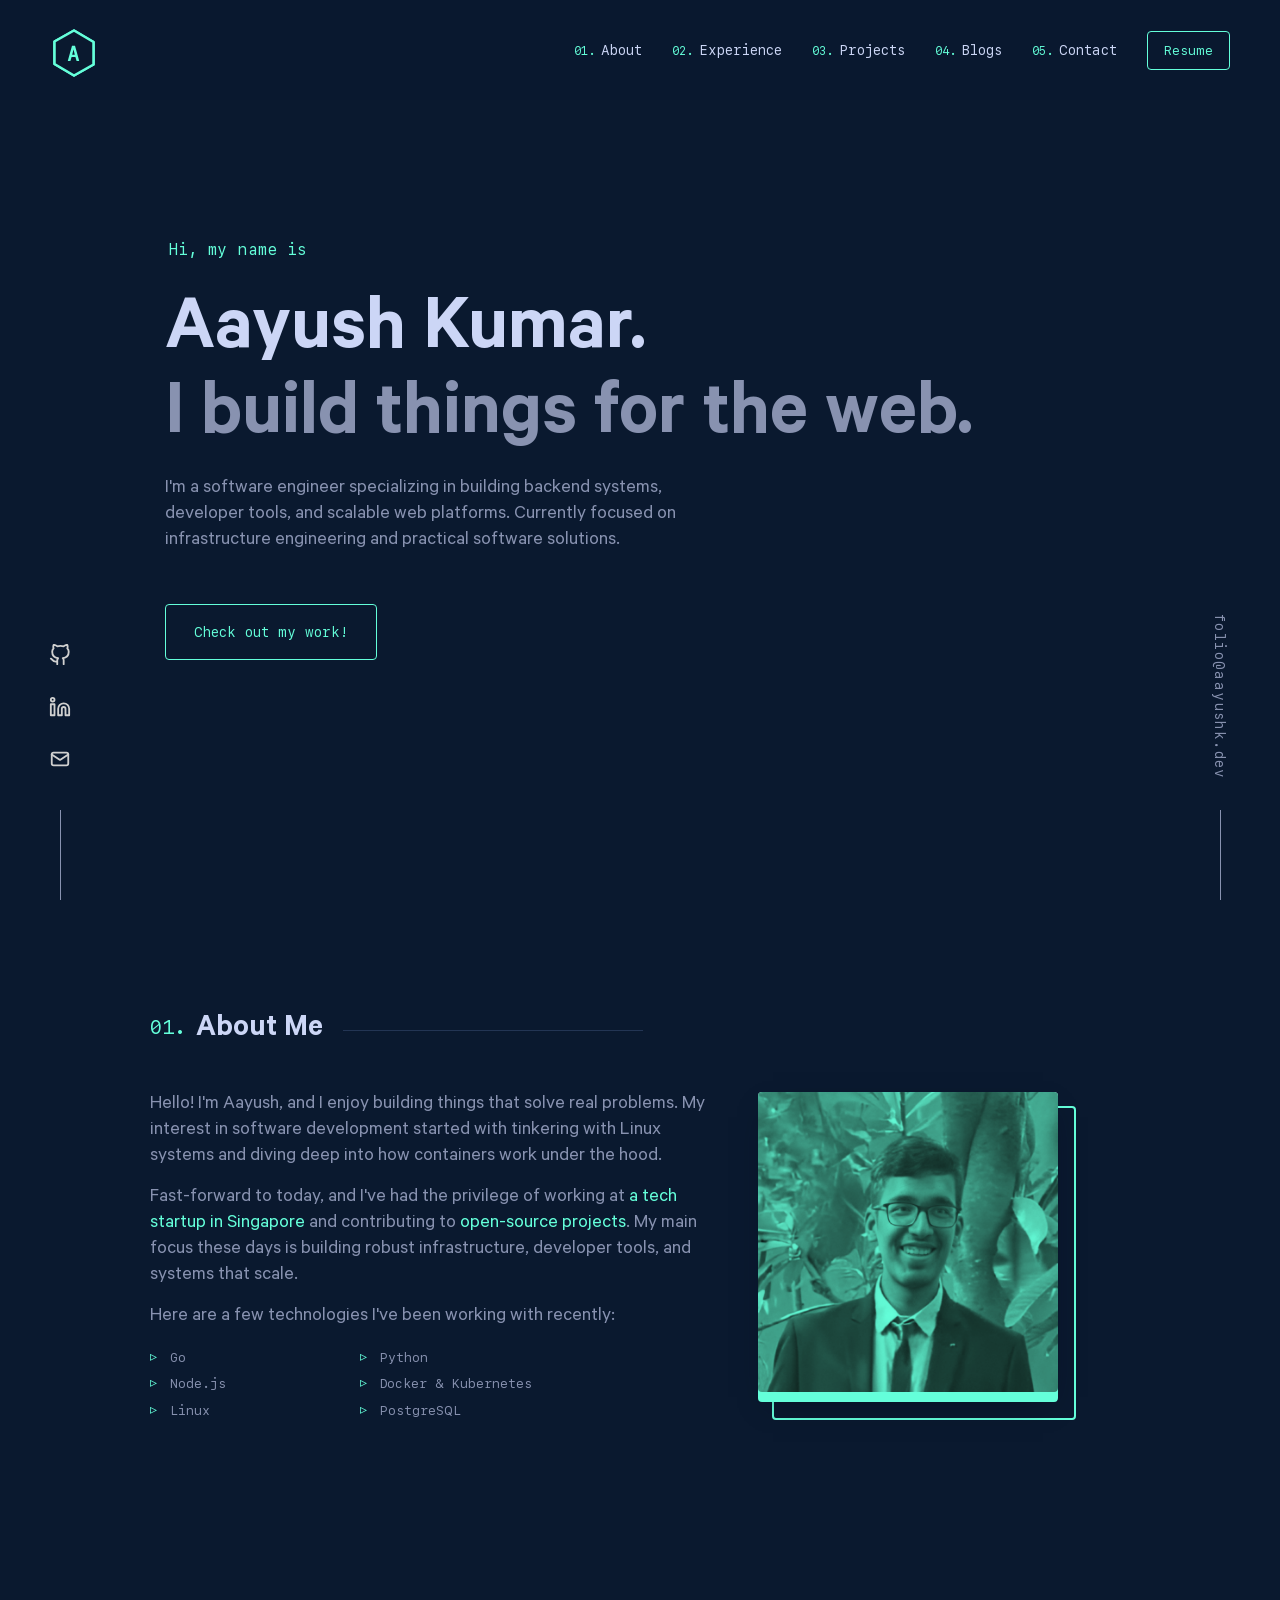
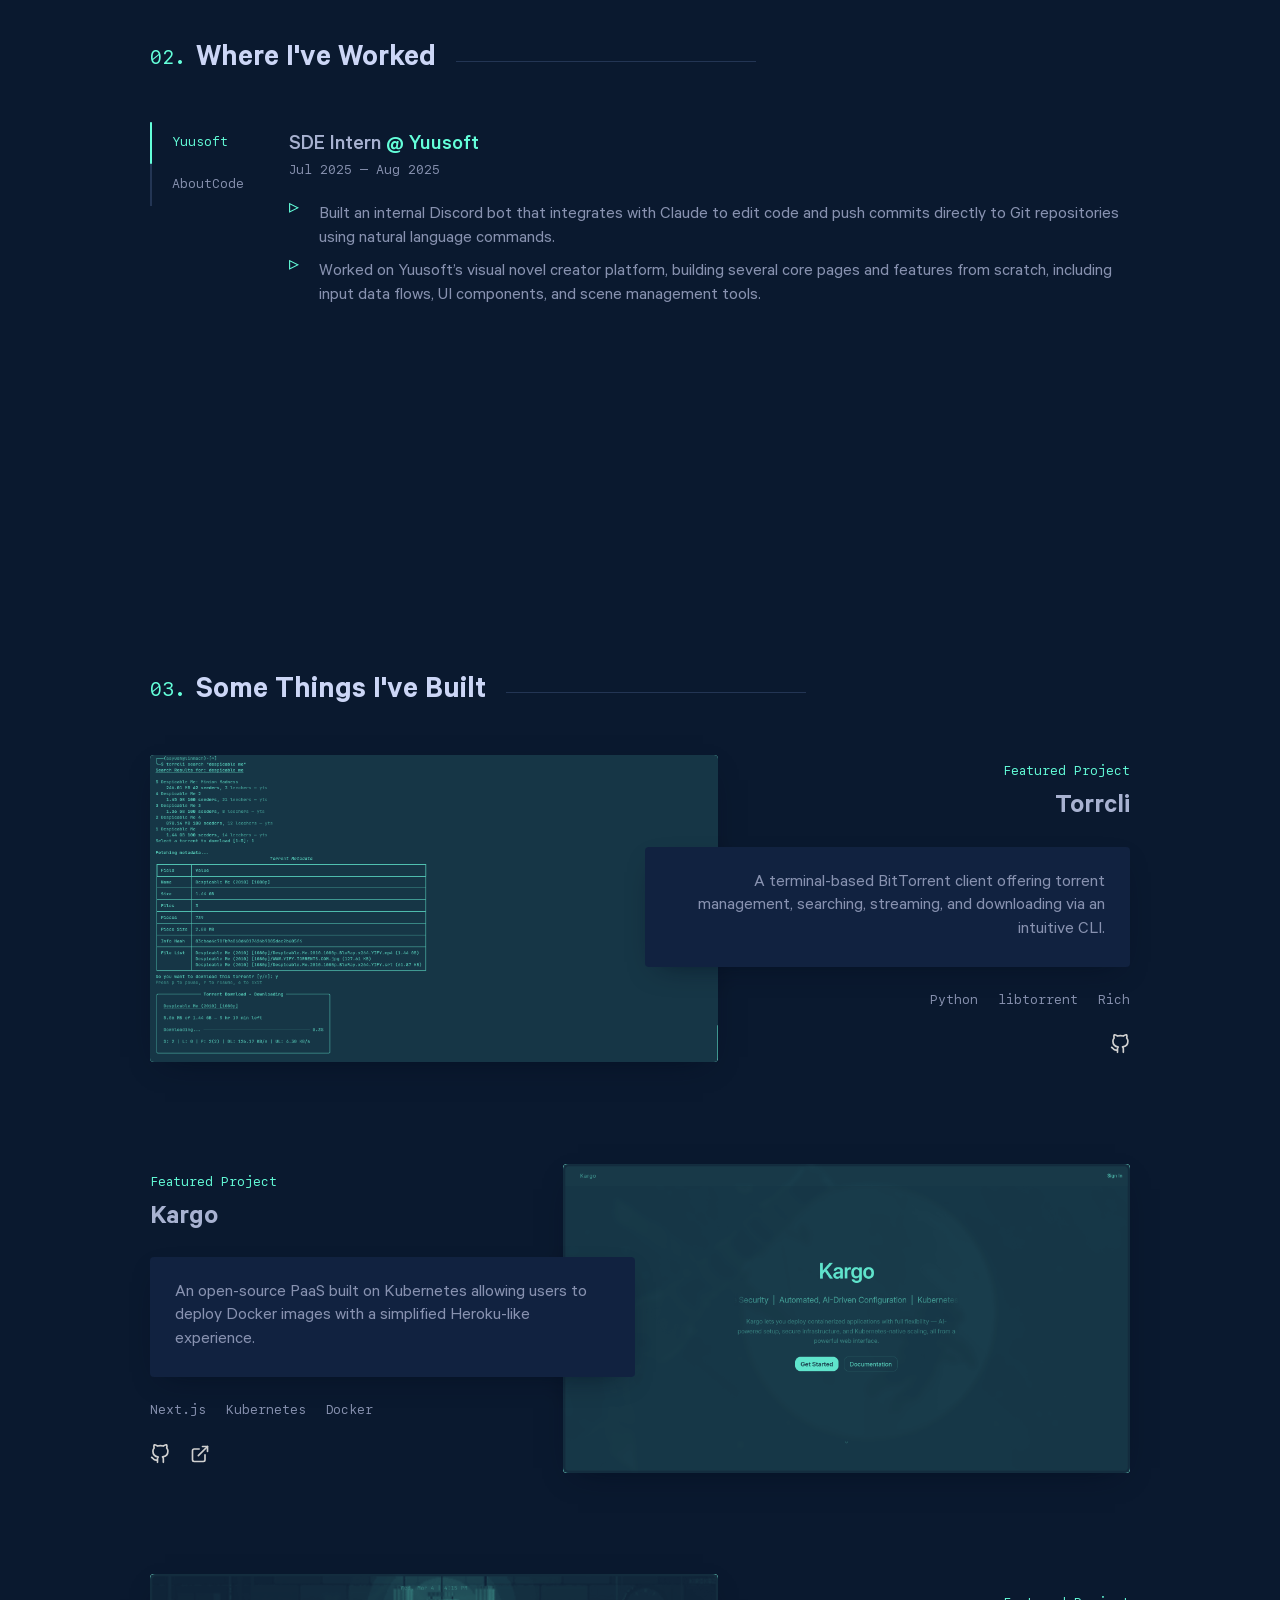
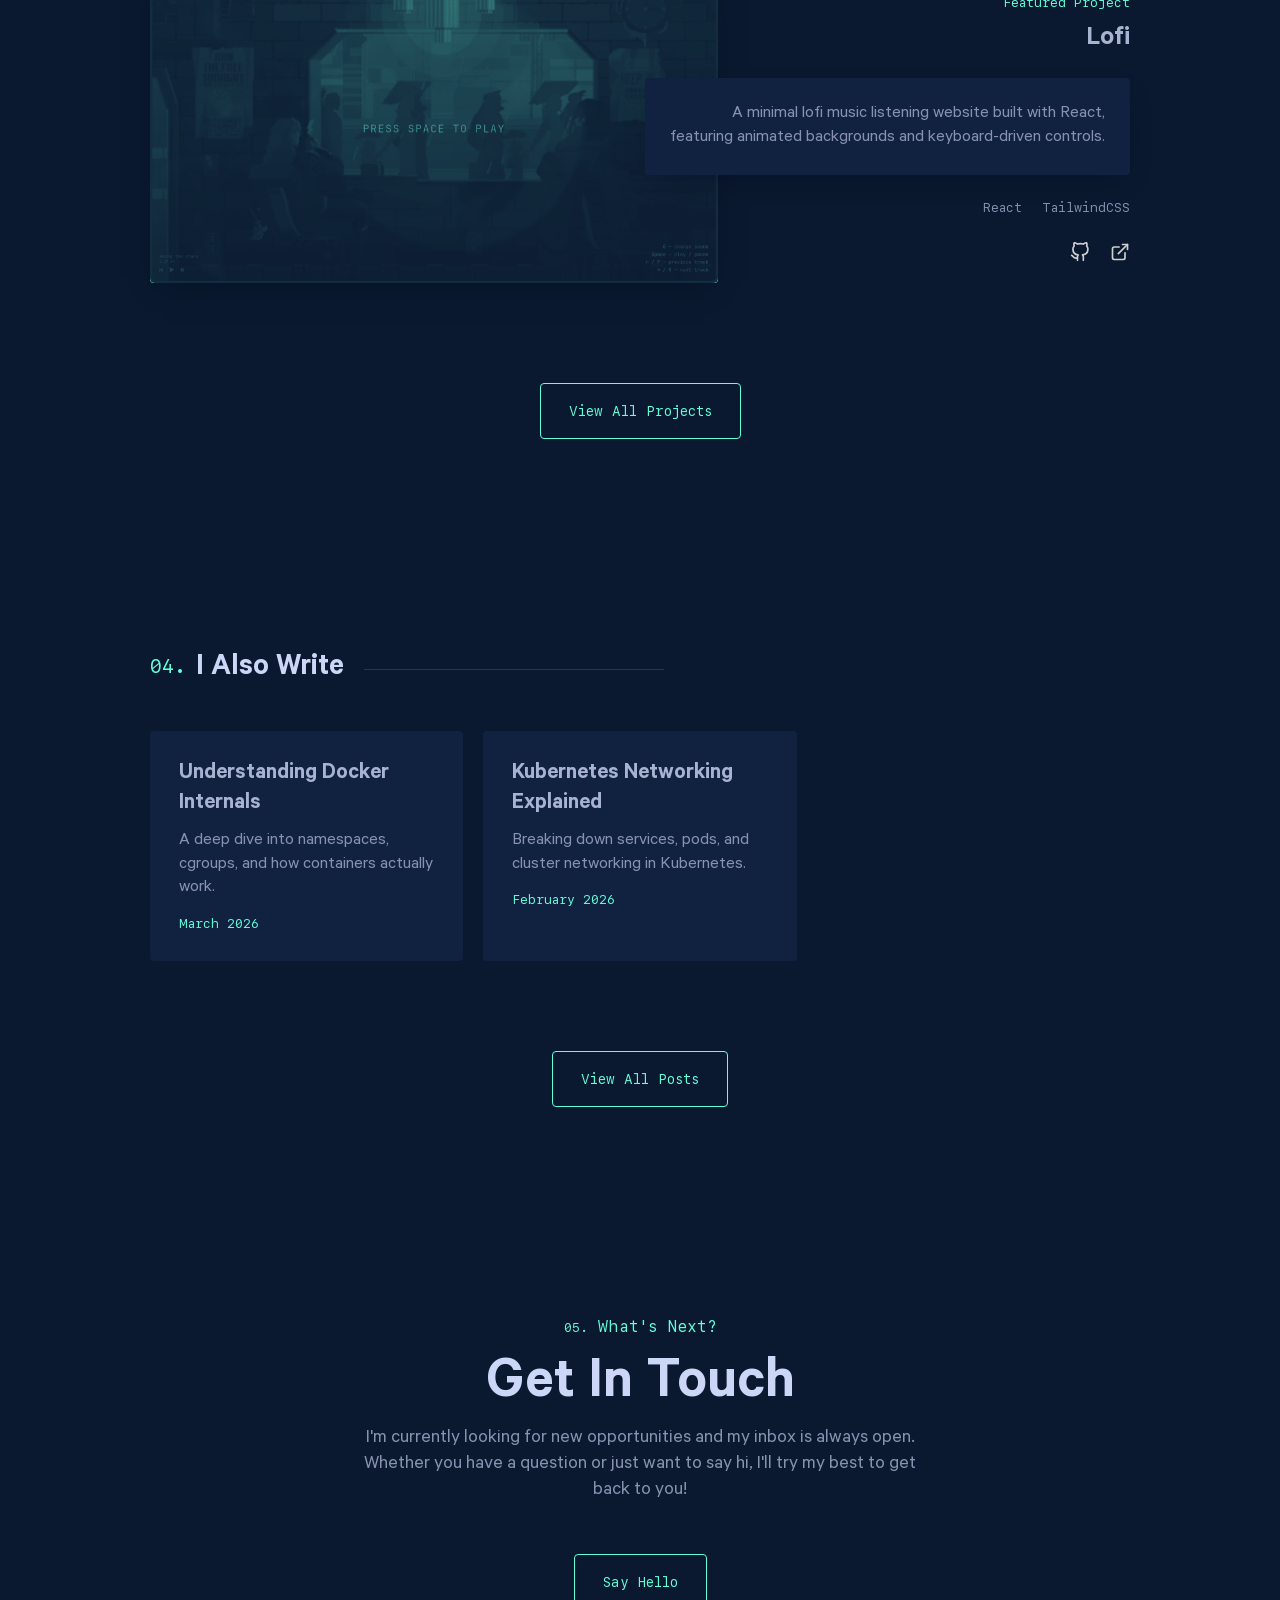
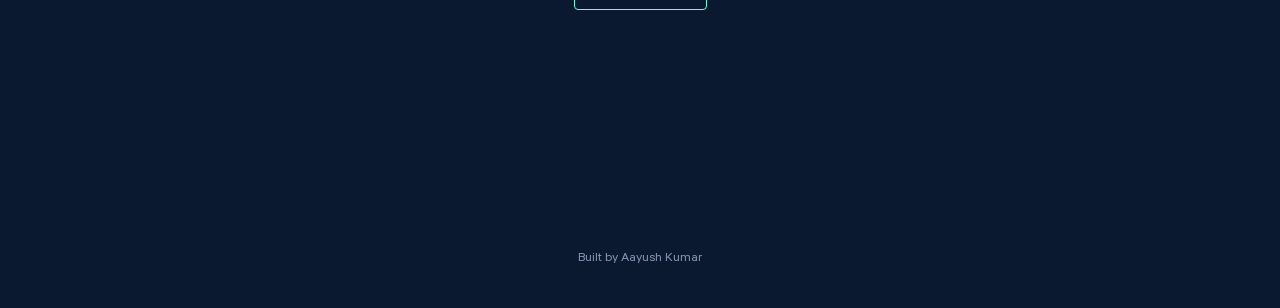
==== commit 7b62452d: "small fixes" ====
--- a/index.html
+++ b/index.html
@@ -56,11 +56,12 @@
                         <li><a href="#about">About</a></li>
                         <li><a href="#experience">Experience</a></li>
                         <li><a href="#work">Projects</a></li>
+                        <li><a href="#blogs">Blogs</a></li>
                         <li><a href="#contact">Contact</a></li>
                     </ol>
                 </nav>
                 <div>
-                    <a class="email-link" href="/resume.pdf" target="_blank" rel="noopener noreferrer">Resume</a>
+                    <a class="email-link" href="/data/resume.pdf" target="_blank" rel="noopener noreferrer">Resume</a>
                 </div>
             </div>
 
@@ -79,9 +80,10 @@
                 <li><a href="#about">About</a></li>
                 <li><a href="#experience">Experience</a></li>
                 <li><a href="#work">Projects</a></li>
+                <li><a href="#blogs">Blogs</a></li>
                 <li><a href="#contact">Contact</a></li>
             </ol>
-            <a class="resume-link" href="/resume.pdf" target="_blank" rel="noopener noreferrer">Resume</a>
+            <a class="resume-link" href="/data/resume.pdf" target="_blank" rel="noopener noreferrer">Resume</a>
         </nav>
     </aside>
 
@@ -190,7 +192,7 @@
 
             <div class="about-image">
                 <div class="wrapper">
-                    <img src="assets/images/profile.jpg" alt="Profile" class="img">
+                    <img src="data/profile.jpg" alt="Profile" class="img">
                 </div>
             </div>
 
@@ -295,7 +297,7 @@
     <section id="contact" class="section container contact-section">
 
         <h2 class="numbered-heading overline">
-            <span class="heading-number">04.</span>
+            <span class="heading-number">05.</span>
             What's Next?
         </h2>
 
--- a/assets/css/main.css
+++ b/assets/css/main.css
@@ -1345,43 +1345,61 @@
 }
 
 
-/* PROJECTS ARCHIVE PAGE */
-
-.archive-main {
+/* PROJECTS PAGE */
+
+.projects-main {
   min-height: 100vh;
-  padding: 200px 150px;
+  padding: 140px 150px;
 }
 
 @media (max-width: 1080px) {
-  .archive-main {
-    padding: 200px 100px;
+  .projects-main {
+    padding: 140px 100px;
   }
 }
 
 @media (max-width: 768px) {
-  .archive-main {
-    padding: 150px 50px;
+  .projects-main {
+    padding: 120px 50px;
   }
 }
 
 @media (max-width: 480px) {
-  .archive-main {
-    padding: 125px 25px;
-  }
-}
-
-.archive-header {
+  .projects-main {
+    padding: 100px 25px;
+  }
+}
+
+.projects-nav {
+  position: fixed;
+  top: 30px;
+  left: 40px;
+  z-index: 100;
+}
+
+.projects-nav a {
+  display: block;
+  width: 48px;
+  height: 48px;
+  color: var(--accent);
+}
+
+.projects-nav a:hover {
+  transform: translate(-4px, -4px);
+}
+
+.projects-header {
   margin-bottom: 100px;
   text-align: center;
 }
 
 @media (max-width: 768px) {
-  .archive-header {
+  .projects-header {
     margin-bottom: 60px;
   }
 }
 
-.archive-header .big-heading {
+.projects-header .big-heading {
   margin: 0;
   font-size: clamp(40px, 8vw, 80px);
   font-weight: 600;
@@ -1389,7 +1407,7 @@
   color: var(--text);
 }
 
-.archive-header .subtitle {
+.projects-header .subtitle {
   color: var(--accent);
   font-family: var(--font-mono);
   font-size: var(--fz-md);
@@ -1397,15 +1415,57 @@
   margin-top: 10px;
 }
 
-.archive-container {
+.projects-container {
   max-width: 1600px;
   margin: 0 auto;
 }
 
+.projects-filter {
+  display: flex;
+  justify-content: center;
+  flex-wrap: wrap;
+  gap: 12px;
+  margin-top: 40px;
+}
+
+.filter-btn {
+  border: 1px solid var(--border);
+  background: transparent;
+  color: var(--muted);
+  font-family: var(--font-mono);
+  font-size: var(--fz-xs);
+  padding: 8px 16px;
+  border-radius: var(--border-radius);
+  cursor: pointer;
+  transition: var(--transition);
+}
+
+.filter-btn:hover {
+  color: var(--accent);
+  border-color: var(--accent);
+}
+
+.filter-btn.active {
+  background: var(--accent);
+  color: var(--bg);
+  border-color: var(--accent);
+}
+
 .all-projects-grid {
-  margin-top: 50px;
-}
-
+  grid-template-columns: repeat(3, 1fr);
+}
+
+@media (max-width: 1000px) {
+  .all-projects-grid {
+    grid-template-columns: repeat(2, 1fr);
+  }
+}
+
+@media (max-width: 600px) {
+  .all-projects-grid {
+    grid-template-columns: 1fr;
+  }
+}
 
 /* CONTACT SECTION */
 
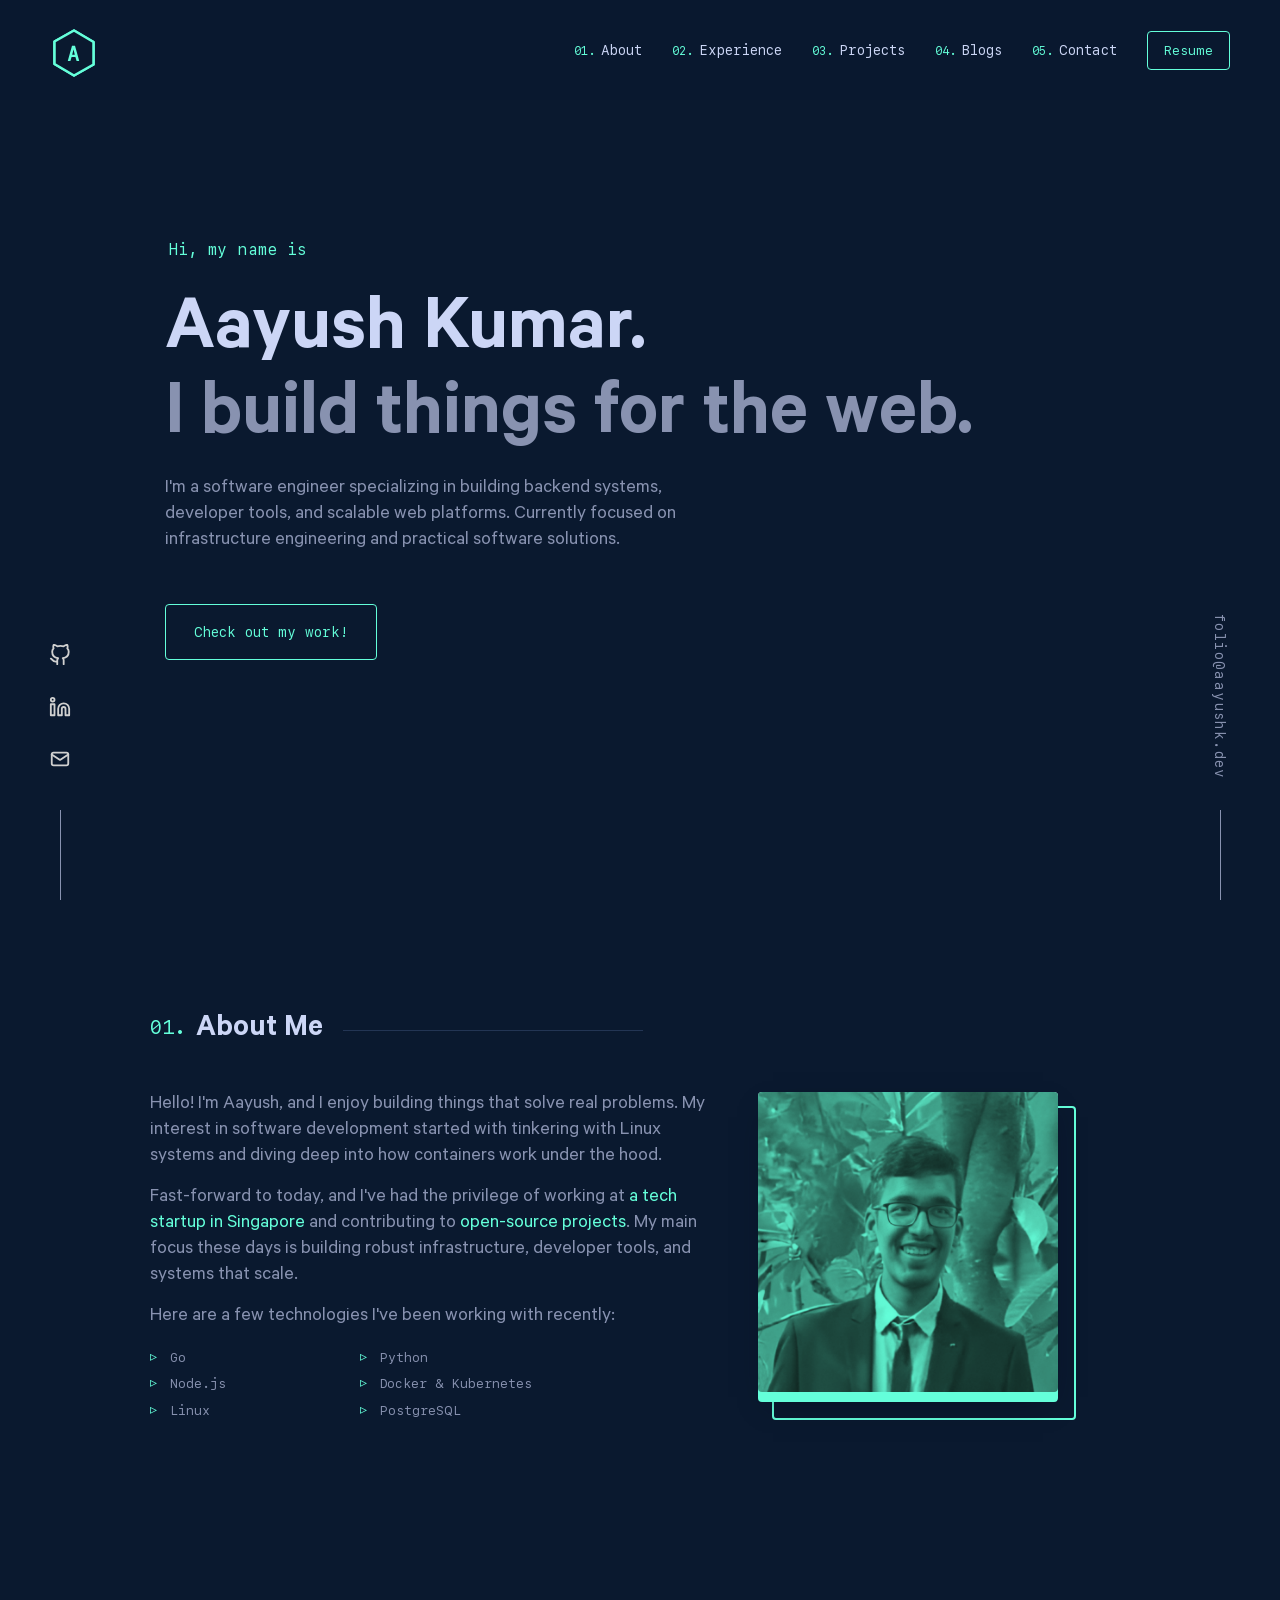
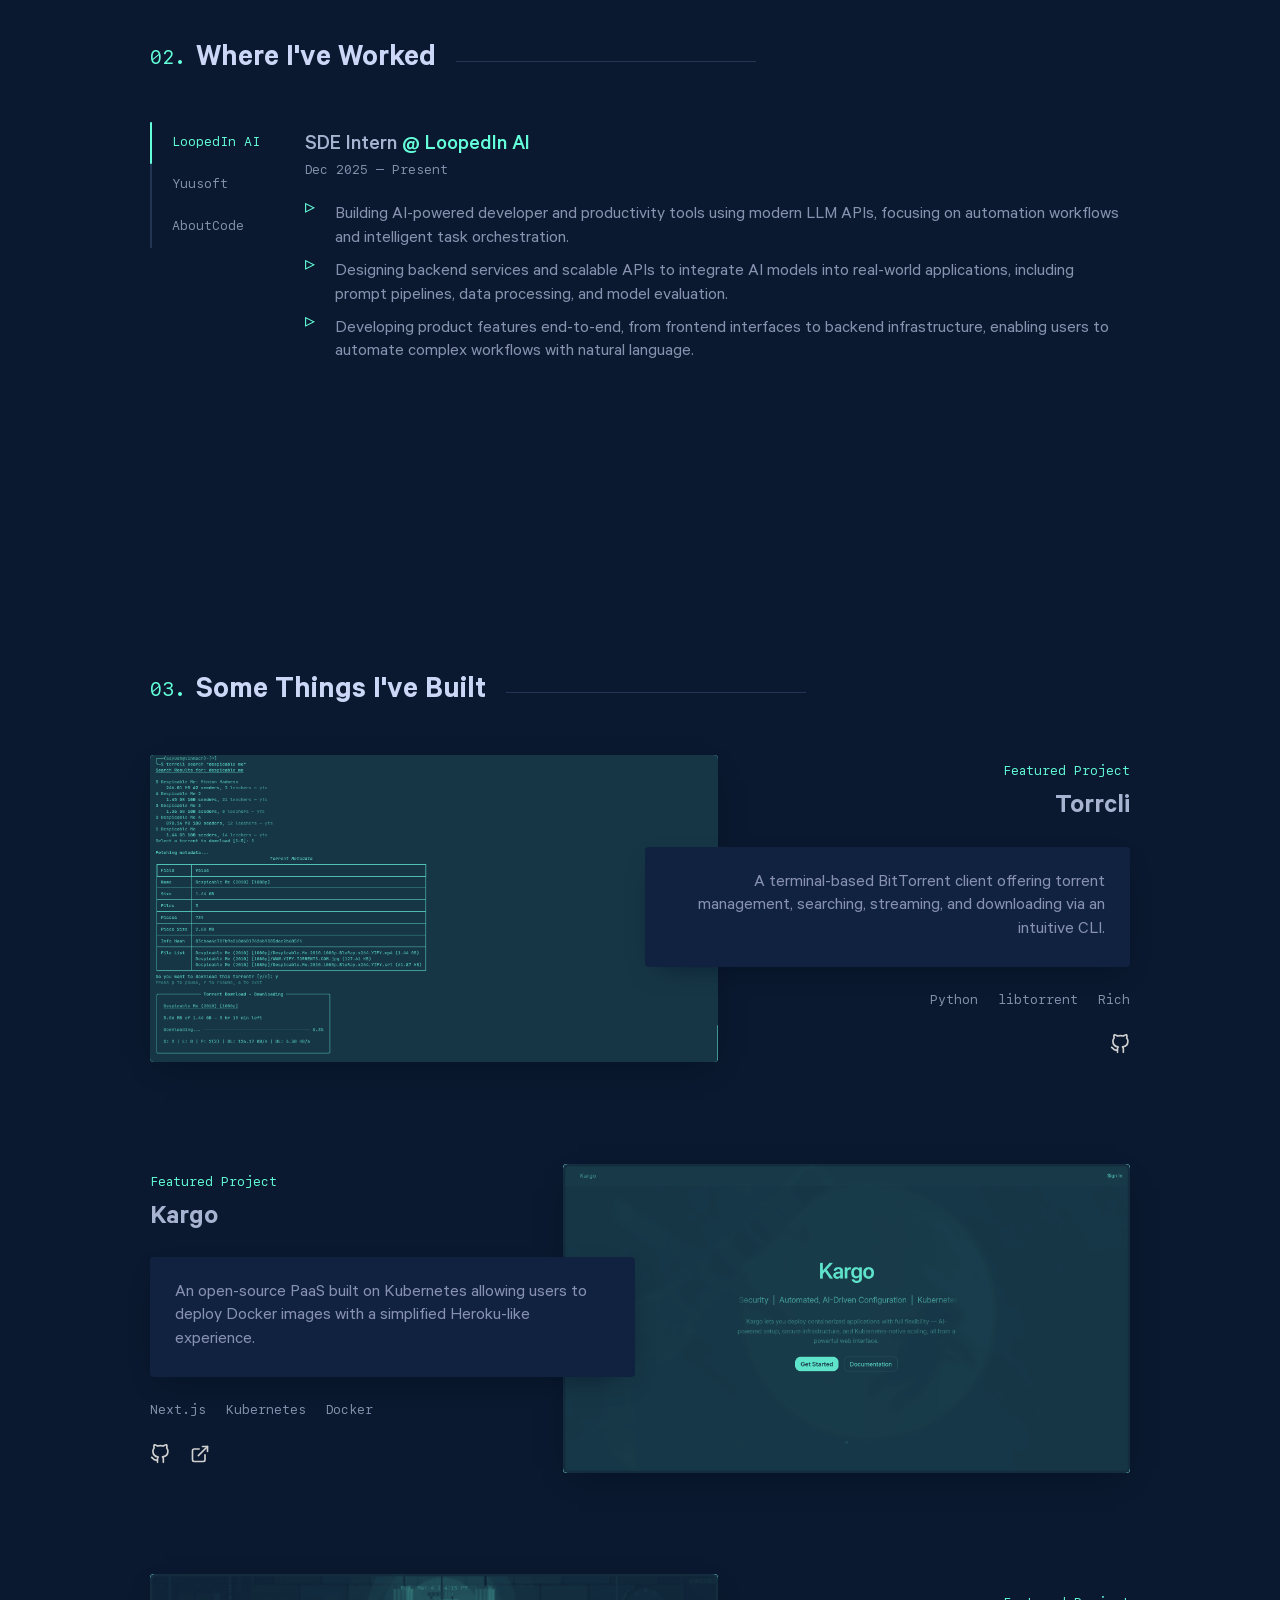
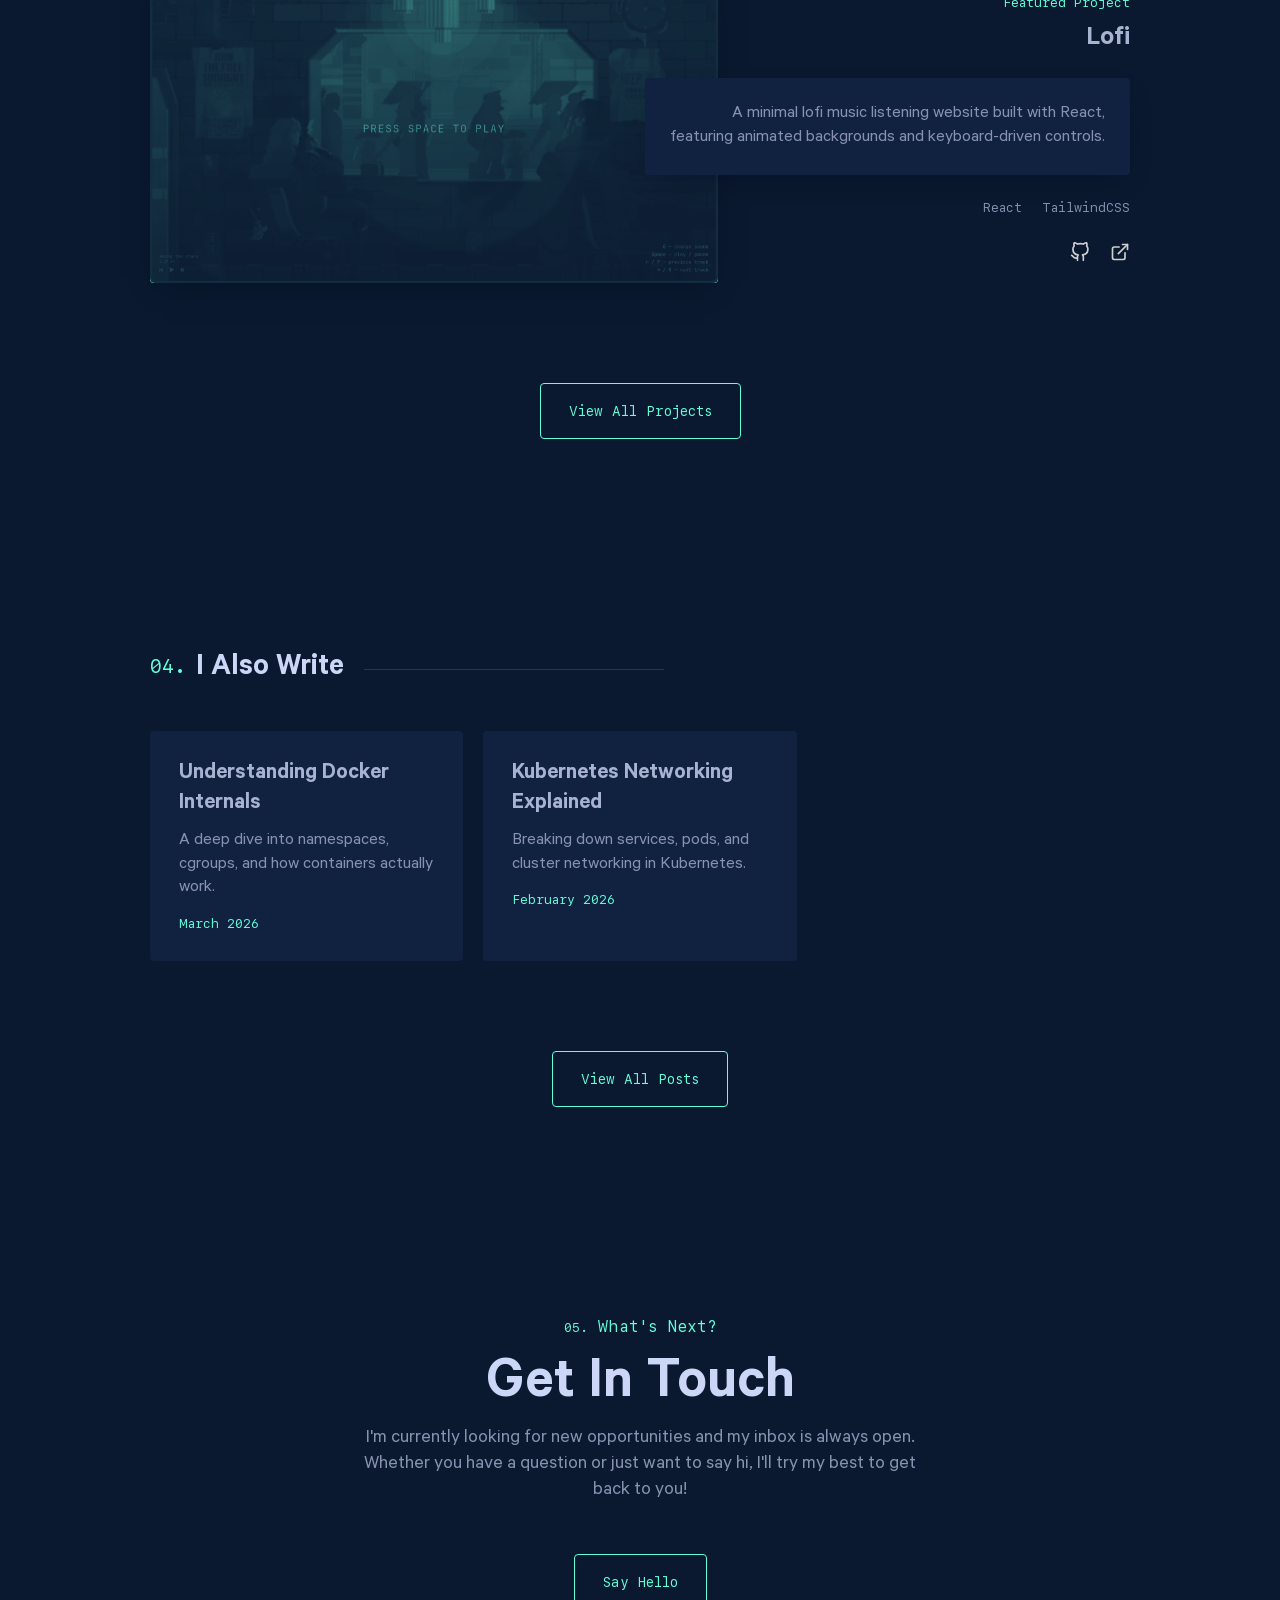
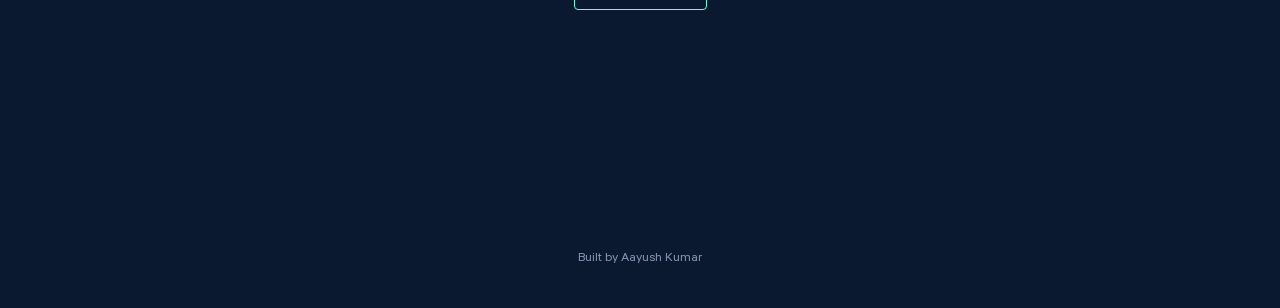
==== commit eeb017c7: "refactor css into multi file structure" ====
--- a/index.html
+++ b/index.html
@@ -244,52 +244,52 @@
     </section>
 
 
-<!-- BLOG -->
-
-<section id="blog" class="section container">
-
-  <h2 class="numbered-heading">
-    <span class="heading-number">04.</span>
-    I Also Write
-  </h2>
-
-  <div class="blog-grid">
-
-    <article class="blog-card">
-      <h3>
-        <a href="blog/docker-internals.html">
-          Understanding Docker Internals
-        </a>
-      </h3>
-
-      <p>
-        A deep dive into namespaces, cgroups, and how containers actually work.
-      </p>
-
-      <span class="blog-date">March 2026</span>
-    </article>
-
-    <article class="blog-card">
-      <h3>
-        <a href="blog/kubernetes-networking.html">
-          Kubernetes Networking Explained
-        </a>
-      </h3>
-
-      <p>
-        Breaking down services, pods, and cluster networking in Kubernetes.
-      </p>
-
-      <span class="blog-date">February 2026</span>
-    </article>
-
-  </div>
-
-  <div class="blog-more">
-    <a href="/blog.html" class="email-link">View All Posts</a>
-  </div>
-
-</section>
+    <!-- BLOG -->
+
+    <section id="blogs" class="section container">
+
+        <h2 class="numbered-heading">
+            <span class="heading-number">04.</span>
+            I Also Write
+        </h2>
+
+        <div class="blog-grid">
+
+            <article class="blog-card">
+                <h3>
+                    <a href="blog/docker-internals.html">
+                        Understanding Docker Internals
+                    </a>
+                </h3>
+
+                <p>
+                    A deep dive into namespaces, cgroups, and how containers actually work.
+                </p>
+
+                <span class="blog-date">March 2026</span>
+            </article>
+
+            <article class="blog-card">
+                <h3>
+                    <a href="blog/kubernetes-networking.html">
+                        Kubernetes Networking Explained
+                    </a>
+                </h3>
+
+                <p>
+                    Breaking down services, pods, and cluster networking in Kubernetes.
+                </p>
+
+                <span class="blog-date">February 2026</span>
+            </article>
+
+        </div>
+
+        <div class="blog-more">
+            <a href="/blogs.html" class="email-link">View All Posts</a>
+        </div>
+
+    </section>
 
 
     <!-- CONTACT -->
--- a/assets/css/main.css
+++ b/assets/css/main.css
@@ -1,1784 +1,14 @@
-:root {
+@import 'base.css';
 
-  --bg: #0a192f;
-  --bg-light: #112240;
-  --bg-lightest: #233554;
-  
-  --text: #ccd6f6;
-  --text-light: #a8b2d1;
-  --muted: #8892b0;
-  --accent: #64ffda;
+@import 'layout.css';
 
-  --border: #233554;
-  
-  --nav-height: 100px;
-  --nav-scroll-height: 70px;
-  
-  --tab-height: 42px;
-  --tab-width: 120px;
+@import 'components/navbar.css';
+@import 'components/hero.css';
+@import 'components/about.css';
+@import 'components/jobs.css';
+@import 'components/projects.css';
+@import 'components/contact.css';
+@import 'components/footer.css';
+@import 'components/blog.css';
 
-  --font-sans: 'Calibre', 'Inter', 'San Francisco', 'SF Pro Text', -apple-system, system-ui, sans-serif;
-  --font-mono: 'SF Mono', 'Fira Code', 'Fira Mono', 'Roboto Mono', monospace;
-  
-  --fz-xxs: 12px;
-  --fz-xs: 13px;
-  --fz-sm: 14px;
-  --fz-md: 16px;
-  --fz-lg: 18px;
-  --fz-xl: 20px;
-  --fz-xxl: 22px;
-  --fz-heading: 32px;
-  
-  --border-radius: 4px;
-  --transition: all 0.25s cubic-bezier(0.645, 0.045, 0.355, 1);
-
-  font-family: var(--font-sans);
-
-}
-
-* {
-  margin: 0;
-  padding: 0;
-  box-sizing: border-box;
-}
-
-html {
-  scroll-behavior: smooth;
-}
-
-body {
-  background: var(--bg);
-  color: var(--muted);
-  font-family: var(--font-sans);
-  font-size: var(--fz-xl);
-  line-height: 1.3;
-  overflow-x: hidden;
-  -webkit-font-smoothing: antialiased;
-  -moz-osx-font-smoothing: grayscale;
-}
-
-@media (max-width: 480px) {
-  body {
-    font-size: var(--fz-lg);
-  }
-}
-
-a {
-  text-decoration: none;
-  color: inherit;
-  transition: var(--transition);
-}
-
-.container {
-  max-width: 1000px;
-  margin: auto;
-  padding: 0 25px;
-}
-
-.section {
-  padding: 100px 110px;
-  max-width: 1200px;
-  margin: 0 auto;
-}
-
-@media (max-width: 1080px) {
-  .section {
-    padding: 100px 100px;
-  }
-}
-
-@media (max-width: 768px) {
-  .section {
-    padding: 80px 50px;
-  }
-}
-
-@media (max-width: 480px) {
-  .section {
-    padding: 60px 25px;
-  }
-}
-
-
-/* NUMBERED HEADINGS */
-
-.numbered-heading {
-  display: flex;
-  align-items: center;
-  position: relative;
-  margin: 10px 0 40px;
-  width: 100%;
-  font-size: clamp(26px, 5vw, var(--fz-heading));
-  white-space: nowrap;
-  color: var(--text);
-  font-weight: 600;
-}
-
-.heading-number {
-  position: relative;
-  bottom: 4px;
-  counter-increment: section 1;
-  margin-right: 10px;
-  color: var(--accent);
-  font-family: var(--font-mono);
-  font-size: clamp(var(--fz-md), 3vw, var(--fz-xl));
-  font-weight: 400;
-}
-
-.numbered-heading::after {
-  content: "";
-  display: block;
-  position: relative;
-  width: 300px;
-  height: 1px;
-  margin-left: 20px;
-  background-color: var(--bg-lightest);
-}
-
-
-/* NAVBAR */
-
-.navbar {
-  position: fixed;
-  top: 0;
-  width: 100%;
-  height: var(--nav-height);
-  background: rgba(10, 25, 47, 0.85);
-  backdrop-filter: blur(10px);
-  z-index: 100;
-  transition: var(--transition);
-  padding: 0 50px;
-}
-
-@media (max-width: 1080px) {
-  .navbar {
-    padding: 0 40px;
-  }
-}
-
-@media (max-width: 768px) {
-  .navbar {
-    padding: 0 25px;
-  }
-}
-
-.navbar.scrolled {
-  height: var(--nav-scroll-height);
-  box-shadow: 0 10px 30px -10px rgba(2, 12, 27, 0.7);
-}
-
-.nav-content {
-  display: flex;
-  justify-content: space-between;
-  align-items: center;
-  height: 100%;
-  position: relative;
-  width: 100%;
-  color: var(--text-light);
-  font-family: var(--font-mono);
-  padding: 0;
-  max-width: 100%;
-}
-
-.logo {
-  display: flex;
-  align-items: center;
-  justify-content: center;
-}
-
-.logo a {
-  color: var(--accent);
-  width: 42px;
-  height: 42px;
-  position: relative;
-  z-index: 1;
-  display: block;
-}
-
-.logo a:hover,
-.logo a:focus {
-  outline: 0;
-  transform: translate(-4px, -4px);
-}
-
-.logo a:hover .hex-container,
-.logo a:focus .hex-container {
-  transform: translate(4px, 3px);
-}
-
-.hex-container {
-  position: absolute;
-  top: 0;
-  left: 0;
-  z-index: -1;
-  transition: var(--transition);
-}
-
-.hex-container svg {
-  fill: none;
-  user-select: none;
-  width: 48px;
-  height: 48px;
-}
-
-.hex-container svg polygon {
-  fill: var(--bg);
-  transition: var(--transition);
-}
-
-.logo a:hover .hex-container svg polygon,
-.logo a:focus .hex-container svg polygon {
-  fill: var(--accent);
-}
-
-.logo-container {
-  position: relative;
-  z-index: 1;
-}
-
-.logo-container svg {
-  fill: none;
-  user-select: none;
-  transition: var(--transition);
-  width: 48px;
-  height: 48px;
-}
-
-.logo-container svg polygon {
-  fill: var(--bg);
-}
-
-.logo-container svg path {
-  fill: var(--accent);
-}
-
-.nav-links {
-  display: flex;
-  align-items: center;
-}
-
-@media (max-width: 768px) {
-  .nav-links {
-    display: none;
-  }
-}
-
-.nav-links nav ol {
-  display: flex;
-  justify-content: space-between;
-  align-items: center;
-  padding: 0;
-  margin: 0;
-  list-style: none;
-}
-
-.nav-links nav ol li {
-  margin: 0 5px;
-  position: relative;
-  counter-increment: item 1;
-  font-size: var(--fz-xs);
-}
-
-.nav-links nav ol li a {
-  padding: 10px;
-  display: block;
-  color: var(--text);
-  font-size: var(--fz-sm);
-  font-family: var(--font-mono);
-}
-
-.nav-links nav ol li a::before {
-  content: '0' counter(item) '.';
-  margin-right: 5px;
-  color: var(--accent);
-  font-size: var(--fz-xxs);
-  text-align: right;
-}
-
-.nav-links nav ol li a:hover {
-  color: var(--accent);
-}
-
-.nav-links > div .email-link {
-  color: var(--accent);
-  background-color: transparent;
-  border: 1px solid var(--accent);
-  border-radius: var(--border-radius);
-  padding: 0.75rem 1rem;
-  font-size: var(--fz-xs);
-  font-family: var(--font-mono);
-  line-height: 1;
-  text-decoration: none;
-  cursor: pointer;
-  transition: var(--transition);
-  margin-left: 15px;
-  margin-top: 0;
-}
-
-.nav-links > div .email-link:hover,
-.nav-links > div .email-link:focus {
-  outline: none;
-  box-shadow: 3px 3px 0 0 var(--accent);
-  transform: translate(-4px, -4px);
-}
-
-/* HAMBURGER MENU BUTTON */
-
-.menu-button {
-  display: none;
-}
-
-@media (max-width: 768px) {
-  .menu-button {
-    display: flex;
-    align-items: center;
-    justify-content: center;
-    position: relative;
-    z-index: 10;
-    margin-right: -15px;
-    padding: 15px;
-    border: 0;
-    background-color: transparent;
-    color: inherit;
-    text-transform: none;
-    cursor: pointer;
-  }
-}
-
-.ham-box {
-  display: inline-block;
-  position: relative;
-  width: 30px;
-  height: 24px;
-}
-
-.ham-box-inner {
-  position: absolute;
-  top: 50%;
-  right: 0;
-  width: 30px;
-  height: 2px;
-  border-radius: var(--border-radius);
-  background-color: var(--accent);
-  transition-duration: 0.22s;
-  transition-property: transform;
-  transition-timing-function: cubic-bezier(0.55, 0.055, 0.675, 0.19);
-  transform: rotate(0deg);
-}
-
-.ham-box-inner::before,
-.ham-box-inner::after {
-  content: '';
-  display: block;
-  position: absolute;
-  left: auto;
-  right: 0;
-  width: 30px;
-  height: 2px;
-  border-radius: 4px;
-  background-color: var(--accent);
-  transition-timing-function: ease;
-  transition-duration: 0.15s;
-  transition-property: transform;
-}
-
-.ham-box-inner::before {
-  width: 120%;
-  top: -10px;
-  opacity: 1;
-  transition: top 0.1s ease-in 0.25s, opacity 0.1s ease-in;
-}
-
-.ham-box-inner::after {
-  width: 80%;
-  bottom: -10px;
-  transform: rotate(0);
-  transition: bottom 0.1s ease-in 0.25s, transform 0.22s cubic-bezier(0.55, 0.055, 0.675, 0.19);
-}
-
-.menu-button.menu-open .ham-box-inner {
-  transform: rotate(225deg);
-  transition-delay: 0.12s;
-  transition-timing-function: cubic-bezier(0.215, 0.61, 0.355, 1);
-}
-
-.menu-button.menu-open .ham-box-inner::before {
-  width: 100%;
-  top: 0;
-  opacity: 0;
-  transition: top 0.1s ease-out, opacity 0.1s ease-out 0.12s;
-}
-
-.menu-button.menu-open .ham-box-inner::after {
-  width: 100%;
-  bottom: 0;
-  transform: rotate(-90deg);
-  transition: bottom 0.1s ease-out, transform 0.22s cubic-bezier(0.215, 0.61, 0.355, 1) 0.12s;
-}
-
-/* MOBILE SIDEBAR */
-
-.sidebar {
-  display: none;
-}
-
-@media (max-width: 768px) {
-  .sidebar {
-    display: flex;
-    align-items: center;
-    justify-content: center;
-    position: fixed;
-    top: 0;
-    bottom: 0;
-    right: 0;
-    padding: 50px 10px;
-    width: min(75vw, 400px);
-    height: 100vh;
-    outline: 0;
-    background-color: var(--bg-light);
-    box-shadow: -10px 0px 30px -15px rgba(2, 12, 27, 0.7);
-    z-index: 9;
-    transform: translateX(100vw);
-    visibility: hidden;
-    transition: var(--transition);
-  }
-
-  .sidebar.menu-open {
-    transform: translateX(0);
-    visibility: visible;
-  }
-}
-
-.sidebar nav {
-  display: flex;
-  justify-content: space-between;
-  align-items: center;
-  width: 100%;
-  flex-direction: column;
-  color: var(--text-light);
-  font-family: var(--font-mono);
-  text-align: center;
-}
-
-.sidebar nav ol {
-  padding: 0;
-  margin: 0;
-  list-style: none;
-  width: 100%;
-}
-
-.sidebar nav ol li {
-  position: relative;
-  margin: 0 auto 20px;
-  counter-increment: item 1;
-  font-size: clamp(var(--fz-sm), 4vw, var(--fz-lg));
-}
-
-@media (max-width: 600px) {
-  .sidebar nav ol li {
-    margin: 0 auto 10px;
-  }
-}
-
-.sidebar nav ol li::before {
-  content: '0' counter(item) '.';
-  display: block;
-  margin-bottom: 5px;
-  color: var(--accent);
-  font-size: var(--fz-sm);
-}
-
-.sidebar nav ol li a {
-  display: inline-block;
-  text-decoration: none;
-  width: 100%;
-  padding: 3px 20px 20px;
-  color: var(--text);
-}
-
-.sidebar nav ol li a:hover {
-  color: var(--accent);
-}
-
-.sidebar .resume-link {
-  color: var(--accent);
-  background-color: transparent;
-  border: 1px solid var(--accent);
-  border-radius: var(--border-radius);
-  padding: 18px 50px;
-  margin: 10% auto 0;
-  width: max-content;
-  font-size: var(--fz-sm);
-  font-family: var(--font-mono);
-  line-height: 1;
-  text-decoration: none;
-  cursor: pointer;
-  transition: var(--transition);
-}
-
-.sidebar .resume-link:hover,
-.sidebar .resume-link:focus {
-  outline: none;
-  box-shadow: 4px 4px 0 0 var(--accent);
-  transform: translate(-5px, -5px);
-}
-
-/* Blur effect when menu is open */
-body.blur .hero,
-body.blur .side,
-body.blur .section {
-  filter: blur(5px) brightness(0.7);
-  pointer-events: none;
-  user-select: none;
-}
-
-
-/* HERO */
-
-.hero {
-  min-height: 100vh;
-  display: flex;
-  flex-direction: column;
-  justify-content: center;
-  align-items: flex-start;
-  padding: 0 25px;
-}
-
-@media (max-width: 1080px) {
-  .hero {
-    padding: 200px 100px;
-  }
-}
-
-@media (max-width: 768px) {
-  .hero {
-    padding: 150px 50px;
-  }
-}
-
-@media (max-width: 480px) {
-  .hero {
-    padding: 125px 25px;
-  }
-}
-
-.hero h1 {
-  font-size: 40px;
-}
-
-.hero h2 {
-  font-size: 32px;
-}
-
-.hero h3 {
-  font-size: 24px;
-}
-
-.hero h1 {
-  margin: 0 0 30px 4px;
-  color: var(--accent);
-  font-family: var(--font-mono);
-  font-size: clamp(var(--fz-sm), 5vw, var(--fz-md));
-  font-weight: 400;
-}
-
-@media (max-width: 480px) {
-  .hero h1 {
-    margin: 0 0 20px 2px;
-  }
-}
-
-.hero h2.big-heading {
-  margin: 0;
-  font-size: clamp(40px, 8vw, 80px);
-  font-weight: 600;
-  line-height: 1.1;
-  color: var(--text);
-}
-
-.hero h3.big-heading {
-  margin: 0;
-  margin-top: 5px;
-  font-size: clamp(40px, 8vw, 80px);
-  font-weight: 600;
-  line-height: 0.9;
-  color: var(--muted);
-}
-
-.hero p {
-  margin: 20px 0 0;
-  max-width: 540px;
-}
-
-.btn,
-.email-link {
-  display: inline-block;
-  position: relative;
-  color: var(--accent);
-  background-color: transparent;
-  border: 1px solid var(--accent);
-  border-radius: var(--border-radius);
-  padding: 1.25rem 1.75rem;
-  font-size: var(--fz-sm);
-  font-family: var(--font-mono);
-  line-height: 1;
-  text-decoration: none;
-  transition: var(--transition);
-  margin-top: 50px;
-  cursor: pointer;
-
-  transform: translate(0, 0);
-  box-shadow: 0 0 0 0 var(--accent);
-}
-
-.btn:hover,
-.email-link:hover,
-.btn:focus-visible,
-.email-link:focus-visible {
-  outline: none;
-  transform: translate(-4px, -4px);
-  box-shadow: 4px 4px 0 0 var(--accent);
-}
-
-
-/* ABOUT SECTION */
-
-.about-inner {
-  display: grid;
-  grid-template-columns: 3fr 2fr;
-  gap: 50px;
-}
-
-.about-text p {
-  margin-bottom: 15px;
-  color: var(--muted);
-}
-
-.about-text a {
-  color: var(--accent);
-  position: relative;
-}
-
-.about-text a:hover {
-  color: var(--accent);
-}
-
-.about-text a::after {
-  content: '';
-  position: absolute;
-  width: 100%;
-  height: 1px;
-  bottom: 0;
-  left: 0;
-  background-color: var(--accent);
-  transform: scaleX(0);
-  transform-origin: bottom right;
-  transition: transform 0.25s ease-out;
-}
-
-.about-text a:hover::after {
-  transform: scaleX(1);
-  transform-origin: bottom left;
-}
-
-.skills-list {
-  display: grid;
-  grid-template-columns: repeat(2, minmax(140px, 200px));
-  gap: 0 10px;
-  padding: 0;
-  margin: 20px 0 0 0;
-  overflow: hidden;
-  list-style: none;
-}
-
-.skills-list li {
-  position: relative;
-  margin-bottom: 10px;
-  padding-left: 20px;
-  font-family: var(--font-mono);
-  font-size: var(--fz-xs);
-  color: var(--muted);
-}
-
-.skills-list li::before {
-  content: '▹';
-  position: absolute;
-  left: 0;
-  color: var(--accent);
-  font-size: var(--fz-sm);
-  line-height: 12px;
-}
-
-.about-image {
-  position: relative;
-  max-width: 300px;
-}
-
-.about-image .wrapper {
-  display: block;
-  position: relative;
-  width: 100%;
-  border-radius: var(--border-radius);
-  background-color: var(--accent);
-  box-shadow: 0 10px 30px -15px rgba(2, 12, 27, 0.7);
-  transition: var(--transition);
-}
-
-.about-image .wrapper:hover {
-  transform: translate(-4px, -4px);
-}
-
-.about-image .wrapper:hover::after {
-  transform: translate(8px, 8px);
-}
-
-.about-image .wrapper::after {
-  content: '';
-  display: block;
-  position: absolute;
-  width: 100%;
-  height: 100%;
-  border-radius: var(--border-radius);
-  border: 2px solid var(--accent);
-  top: 14px;
-  left: 14px;
-  z-index: -1;
-  transition: var(--transition);
-}
-
-.about-image .img {
-  position: relative;
-  border-radius: var(--border-radius);
-  width: 100%;
-  mix-blend-mode: multiply;
-  filter: grayscale(100%) contrast(1);
-  transition: var(--transition);
-}
-
-.about-image .wrapper:hover .img {
-  filter: none;
-  mix-blend-mode: normal;
-}
-
-
-/* EXPERIENCE / JOBS SECTION */
-
-.jobs-container {
-  display: flex;
-  min-height: 340px;
-}
-
-.tab-list {
-  position: relative;
-  z-index: 3;
-  width: max-content;
-  padding: 0;
-  margin: 0;
-  list-style: none;
-}
-
-.tab-list button {
-  display: flex;
-  align-items: center;
-  width: 100%;
-  height: var(--tab-height);
-  padding: 0 20px 2px;
-  border: none;
-  border-left: 2px solid var(--bg-lightest);
-  background-color: transparent;
-  color: var(--muted);
-  font-family: var(--font-mono);
-  font-size: var(--fz-xs);
-  text-align: left;
-  white-space: nowrap;
-  cursor: pointer;
-  transition: var(--transition);
-}
-
-.tab-list button:hover {
-  background-color: var(--bg-light);
-  color: var(--accent);
-}
-
-.tab-list button.active {
-  color: var(--accent);
-}
-
-.tab-highlight {
-  position: absolute;
-  top: 0;
-  left: 0;
-  z-index: 10;
-  width: 2px;
-  height: var(--tab-height);
-  border-radius: var(--border-radius);
-  background: var(--accent);
-  transform: translateY(0);
-  transition: transform 0.25s cubic-bezier(0.645, 0.045, 0.355, 1);
-  transition-delay: 0.1s;
-}
-
-.tab-panels {
-  position: relative;
-  width: 100%;
-  margin-left: 20px;
-}
-
-.tab-panel {
-  width: 100%;
-  height: auto;
-  padding: 10px 5px;
-  display: none;
-}
-
-.tab-panel.active {
-  display: block;
-}
-
-.tab-panel h3 {
-  margin-bottom: 2px;
-  font-size: var(--fz-xxl);
-  font-weight: 500;
-  line-height: 1.3;
-  color: var(--text-light);
-}
-
-.tab-panel h3 .company {
-  color: var(--accent);
-}
-
-.tab-panel .job-range {
-  margin-bottom: 25px;
-  color: var(--muted);
-  font-family: var(--font-mono);
-  font-size: var(--fz-xs);
-}
-
-.tab-panel ul {
-  padding: 0;
-  margin: 0;
-  list-style: none;
-  font-size: var(--fz-lg);
-}
-
-.tab-panel ul li {
-  position: relative;
-  padding-left: 30px;
-  margin-bottom: 10px;
-  color: var(--muted);
-}
-
-.tab-panel ul li::before {
-  content: '▹';
-  position: absolute;
-  left: 0;
-  color: var(--accent);
-  font-size: var(--fz-xl);
-  line-height: 12px;
-}
-
-
-/* FEATURED PROJECTS SECTION */
-
-.featured-projects {
-  list-style: none;
-  padding: 0;
-  margin: 0 0 100px;
-}
-
-.featured-project {
-  position: relative;
-  display: grid;
-  grid-gap: 10px;
-  grid-template-columns: repeat(12, 1fr);
-  align-items: center;
-  margin-bottom: 100px;
-}
-
-.featured-project:nth-of-type(odd) .featured-content {
-  grid-column: 7 / -1;
-  text-align: right;
-}
-
-.featured-project:nth-of-type(odd) .featured-tech-list {
-  justify-content: flex-end;
-}
-
-.featured-project:nth-of-type(odd) .featured-tech-list li {
-  margin: 0 0 5px 20px;
-}
-
-.featured-project:nth-of-type(odd) .featured-links {
-  justify-content: flex-end;
-  margin-left: 0;
-  margin-right: -10px;
-}
-
-.featured-project:nth-of-type(odd) .featured-image {
-  grid-column: 1 / 8;
-}
-
-.featured-content {
-  position: relative;
-  grid-column: 1 / 7;
-  grid-row: 1 / -1;
-}
-
-.featured-overline {
-  margin: 10px 0;
-  color: var(--accent);
-  font-family: var(--font-mono);
-  font-size: var(--fz-xs);
-  font-weight: 400;
-}
-
-.featured-title {
-  color: var(--text-light);
-  font-size: clamp(24px, 5vw, 28px);
-  margin: 0 0 20px;
-  font-weight: 600;
-}
-
-.featured-title a {
-  color: inherit;
-  transition: var(--transition);
-}
-
-.featured-title a:hover {
-  color: var(--accent);
-}
-
-.featured-description {
-  position: relative;
-  z-index: 2;
-  padding: 25px;
-  border-radius: var(--border-radius);
-  background-color: var(--bg-light);
-  color: var(--muted);
-  font-size: var(--fz-lg);
-  box-shadow: 0 10px 30px -15px rgba(2, 12, 27, 0.7);
-}
-
-.featured-tech-list {
-  display: flex;
-  flex-wrap: wrap;
-  position: relative;
-  z-index: 2;
-  margin: 25px 0 10px;
-  padding: 0;
-  list-style: none;
-}
-
-.featured-tech-list li {
-  margin: 0 20px 5px 0;
-  color: var(--muted);
-  font-family: var(--font-mono);
-  font-size: var(--fz-xs);
-  white-space: nowrap;
-}
-
-.featured-links {
-  display: flex;
-  align-items: center;
-  position: relative;
-  margin-top: 10px;
-  margin-left: -10px;
-  color: var(--text);
-}
-
-.featured-links a {
-  display: flex;
-  align-items: center;
-  justify-content: center;
-  padding: 10px;
-}
-
-.featured-links a:hover {
-  color: var(--accent);
-}
-
-.featured-links a:hover img {
-  filter: invert(76%) sepia(70%) saturate(478%) hue-rotate(101deg) brightness(101%) contrast(102%);
-}
-
-.featured-links img {
-  width: 20px;
-  height: 20px;
-  filter: invert(85%) brightness(100%) contrast(90%);
-  transition: var(--transition);
-}
-
-.featured-image {
-  grid-column: 6 / -1;
-  grid-row: 1 / -1;
-  position: relative;
-  z-index: 1;
-  box-shadow: 0 10px 30px -15px rgba(2, 12, 27, 0.7);
-}
-
-.featured-image a {
-  width: 100%;
-  height: 100%;
-  background-color: var(--accent);
-  border-radius: var(--border-radius);
-  display: block;
-  position: relative;
-
-}
-
-.featured-image a::before {
-  content: '';
-  position: absolute;
-  width: 100%;
-  height: 100%;
-  top: 0;
-  left: 0;
-  right: 0;
-  bottom: 0;
-  z-index: 3;
-  transition: var(--transition);
-  background-color: var(--bg);
-  mix-blend-mode: screen;
-}
-
-.featured-image a:hover::before,
-.featured-image a:focus::before {
-  background: transparent;
-}
-
-.featured-image a:hover .featured-img,
-.featured-image a:focus .featured-img {
-  filter: none;
-  mix-blend-mode: normal;
-}
-
-.featured-img {
-  border-radius: var(--border-radius);
-  width: 100%;
-  height: auto;
-  mix-blend-mode: multiply;
-  filter: grayscale(100%) contrast(1) brightness(90%);
-  transition: var(--transition);
-  display: block;
-
-}
-
-@media (max-width: 1080px) {
-  .featured-project:nth-of-type(odd) .featured-content {
-    grid-column: 5 / -1;
-  }
-  
-  .featured-content {
-    grid-column: 1 / 9;
-  }
-}
-
-@media (max-width: 768px) {
-  .featured-projects {
-    margin-bottom: 50px;
-  }
-
-  .featured-project {
-    margin-bottom: 70px;
-    box-shadow: 0 10px 30px -15px rgba(2, 12, 27, 0.7);
-  }
-
-  .featured-project:nth-of-type(odd) .featured-content,
-  .featured-content {
-    grid-column: 1 / -1;
-    padding: 40px 40px 30px;
-    text-align: left;
-    z-index: 5;
-  }
-
-  .featured-project:nth-of-type(odd) .featured-tech-list,
-  .featured-tech-list {
-    justify-content: flex-start;
-  }
-
-  .featured-project:nth-of-type(odd) .featured-tech-list li,
-  .featured-tech-list li {
-    margin: 0 10px 5px 0;
-    color: var(--text-light);
-  }
-
-  .featured-project:nth-of-type(odd) .featured-links,
-  .featured-links {
-    justify-content: flex-start;
-    margin-left: -10px;
-    margin-right: 0;
-  }
-
-  .featured-project:nth-of-type(odd) .featured-image,
-  .featured-image {
-    grid-column: 1 / -1;
-    height: 100%;
-    opacity: 0.25;
-  }
-
-  .featured-description {
-    padding: 20px 0;
-    background-color: transparent;
-    box-shadow: none;
-  }
-
-  .featured-title {
-    color: var(--text);
-  }
-
-  .featured-title a::before {
-    content: '';
-    display: block;
-    position: absolute;
-    z-index: 0;
-    width: 100%;
-    height: 100%;
-    top: 0;
-    left: 0;
-  }
-
-  .featured-img {
-    object-fit: cover;
-    width: auto;
-    height: 100%;
-    filter: grayscale(100%) contrast(1) brightness(50%);
-  }
-}
-
-@media (max-width: 480px) {
-  .featured-project {
-    margin-bottom: 30px;
-  }
-
-  .featured-content {
-    padding: 25px 25px 20px;
-  }
-}
-
-
-/* PROJECTS SECTION */
-
-.projects-grid {
-  display: grid;
-  grid-template-columns: repeat(auto-fill, minmax(300px, 1fr));
-  gap: 15px;
-  margin-top: 50px;
-  padding: 0;
-  margin-left: 0;
-  list-style: none;
-}
-
-.project-card {
-  position: relative;
-  cursor: default;
-  transition: var(--transition);
-}
-
-.project-card:hover .project-inner,
-.project-card:focus-within .project-inner {
-  transform: translateY(-7px);
-}
-
-.project-inner {
-  display: flex;
-  flex-direction: column;
-  align-items: flex-start;
-  position: relative;
-  height: 100%;
-  padding: 2rem 1.75rem;
-  border-radius: var(--border-radius);
-  background-color: var(--bg-light);
-  transition: var(--transition);
-  box-shadow: 0 10px 30px -15px rgba(2, 12, 27, 0.7);
-}
-
-.project-card:hover .project-inner {
-  box-shadow: 0 20px 30px -15px rgba(2, 12, 27, 0.7);
-}
-
-.project-inner header {
-  width: 100%;
-}
-
-.project-inner footer {
-  margin-top: auto;
-  width: 100%;
-}
-
-.project-card-top {
-  display: flex;
-  justify-content: space-between;
-  align-items: center;
-  margin-bottom: 35px;
-  width: 100%;
-}
-
-.project-folder {
-  color: var(--accent);
-}
-
-.project-folder img {
-  width: 40px;
-  height: 40px;
-  filter: invert(76%) sepia(70%) saturate(478%) hue-rotate(101deg) brightness(101%) contrast(102%);
-  transition: var(--transition);
-}
-
-.project-links {
-  display: flex;
-  align-items: center;
-  margin-right: -10px;
-  color: var(--text);
-}
-
-.project-links a {
-  display: flex;
-  align-items: center;
-  justify-content: center;
-  padding: 5px 7px;
-  position: relative;
-  z-index: 1;
-}
-
-.project-links a:hover {
-  color: var(--accent);
-}
-
-.project-links a:hover img {
-  filter: invert(76%) sepia(70%) saturate(478%) hue-rotate(101deg) brightness(101%) contrast(102%);
-}
-
-.project-links img {
-  width: 20px;
-  height: 20px;
-  filter: invert(85%) brightness(100%) contrast(90%);
-  transition: var(--transition);
-}
-
-.project-title {
-  margin: 0 0 10px;
-  color: var(--text-light);
-  font-size: var(--fz-xxl);
-  font-weight: 600;
-}
-
-.project-title a {
-  position: static;
-  color: var(--text);
-  transition: var(--transition);
-}
-
-.project-title a:hover {
-  color: var(--accent);
-}
-
-.project-title a::before {
-  content: '';
-  display: block;
-  position: absolute;
-  z-index: 0;
-  width: 100%;
-  height: 100%;
-  top: 0;
-  left: 0;
-}
-
-.project-description {
-  color: var(--muted);
-  font-size: 17px;
-}
-
-.project-tech-list {
-  display: flex;
-  align-items: flex-end;
-  flex-wrap: wrap;
-  padding: 0;
-  margin: 20px 0 0 0;
-  list-style: none;
-}
-
-.project-tech-list li {
-  font-family: var(--font-mono);
-  font-size: var(--fz-xxs);
-  line-height: 1.75;
-  margin-right: 15px;
-  color: var(--muted);
-}
-
-.project-category {
-  color: var(--accent);
-  font-family: var(--font-mono);
-  font-size: var(--fz-xs);
-  margin-bottom: 10px;
-}
-
-/* VIEW MORE PROJECTS BUTTON */
-
-.view-more-projects {
-  text-align: center;
-  margin-top: 80px;
-}
-
-.view-more-button {
-  display: inline-block;
-  position: relative;
-  color: var(--accent);
-  background-color: transparent;
-  border: 1px solid var(--accent);
-  border-radius: var(--border-radius);
-  padding: 1.25rem 1.75rem;
-  font-size: var(--fz-sm);
-  font-family: var(--font-mono);
-  line-height: 1;
-  text-decoration: none;
-  transition: var(--transition);
-  cursor: pointer;
-  transform: translate(0, 0);
-  box-shadow: 0 0 0 0 var(--accent);
-}
-
-.view-more-button:hover,
-.view-more-button:focus-visible {
-  outline: none;
-  transform: translate(-4px, -4px);
-  box-shadow: 4px 4px 0 0 var(--accent);
-}
-
-
-/* PROJECTS PAGE */
-
-.projects-main {
-  min-height: 100vh;
-  padding: 140px 150px;
-}
-
-@media (max-width: 1080px) {
-  .projects-main {
-    padding: 140px 100px;
-  }
-}
-
-@media (max-width: 768px) {
-  .projects-main {
-    padding: 120px 50px;
-  }
-}
-
-@media (max-width: 480px) {
-  .projects-main {
-    padding: 100px 25px;
-  }
-}
-
-.projects-nav {
-  position: fixed;
-  top: 30px;
-  left: 40px;
-  z-index: 100;
-}
-
-.projects-nav a {
-  display: block;
-  width: 48px;
-  height: 48px;
-  color: var(--accent);
-}
-
-.projects-nav a:hover {
-  transform: translate(-4px, -4px);
-}
-
-.projects-header {
-  margin-bottom: 100px;
-  text-align: center;
-}
-
-@media (max-width: 768px) {
-  .projects-header {
-    margin-bottom: 60px;
-  }
-}
-
-.projects-header .big-heading {
-  margin: 0;
-  font-size: clamp(40px, 8vw, 80px);
-  font-weight: 600;
-  line-height: 1.1;
-  color: var(--text);
-}
-
-.projects-header .subtitle {
-  color: var(--accent);
-  font-family: var(--font-mono);
-  font-size: var(--fz-md);
-  font-weight: 400;
-  margin-top: 10px;
-}
-
-.projects-container {
-  max-width: 1600px;
-  margin: 0 auto;
-}
-
-.projects-filter {
-  display: flex;
-  justify-content: center;
-  flex-wrap: wrap;
-  gap: 12px;
-  margin-top: 40px;
-}
-
-.filter-btn {
-  border: 1px solid var(--border);
-  background: transparent;
-  color: var(--muted);
-  font-family: var(--font-mono);
-  font-size: var(--fz-xs);
-  padding: 8px 16px;
-  border-radius: var(--border-radius);
-  cursor: pointer;
-  transition: var(--transition);
-}
-
-.filter-btn:hover {
-  color: var(--accent);
-  border-color: var(--accent);
-}
-
-.filter-btn.active {
-  background: var(--accent);
-  color: var(--bg);
-  border-color: var(--accent);
-}
-
-.all-projects-grid {
-  grid-template-columns: repeat(3, 1fr);
-}
-
-@media (max-width: 1000px) {
-  .all-projects-grid {
-    grid-template-columns: repeat(2, 1fr);
-  }
-}
-
-@media (max-width: 600px) {
-  .all-projects-grid {
-    grid-template-columns: 1fr;
-  }
-}
-
-/* CONTACT SECTION */
-
-.contact-section {
-  max-width: 800px;
-  margin: 0 auto 100px;
-  text-align: center;
-}
-
-@media (max-width: 768px) {
-  .contact-section {
-    margin: 0 auto 50px;
-  }
-}
-
-
-
-.contact-section .overline {
-  display: block;
-  margin-bottom: 10px;
-  color: var(--accent);
-  font-family: var(--font-mono);
-  font-size: var(--fz-md);
-  font-weight: 400;
-}
-
-.contact-section .heading-number {
-  margin-right: 0px;
-  bottom: 0;
-  font-size: var(--fz-xs);
-}
-
-.contact-section .numbered-heading::after {
-  display: none;
-}
-
-.contact-section .title {
-  font-size: clamp(40px, 5vw, 60px);
-  color: var(--text);
-}
-
-.contact-section p {
-  color: var(--muted);
-  margin: 0 auto;
-}
-
-.contact-section .email-link {
-  margin-top: 50px;
-}
-
-
-/* FOOTER */
-
-.footer {
-  text-align: center;
-  padding: 40px 0;
-  color: var(--muted);
-  font-size: var(--fz-sm);
-}
-
-.footer-links {
-  margin-top: 10px;
-}
-
-.footer-links a {
-  margin: 0 10px;
-  color: var(--muted);
-  font-family: var(--font-mono);
-}
-
-.footer-links a:hover {
-  color: var(--accent);
-}
-
-
-/* SIDE ELEMENTS */
-
-.side {
-  position: fixed;
-  bottom: 0;
-  width: 40px;
-  z-index: 10;
-}
-
-.side.left {
-  left: 40px;
-}
-
-.side.right {
-  right: 40px;
-}
-
-.social {
-  display: flex;
-  flex-direction: column;
-  align-items: center;
-  list-style: none;
-}
-
-.social a {
-  padding: 10px;
-  display: block;
-}
-
-.social img {
-  width: 22px;
-  height: 22px;
-  transition: var(--transition);
-  filter: invert(85%) brightness(100%) contrast(90%);
-}
-
-.social a:hover img {
-  filter: invert(76%) sepia(70%) saturate(478%) hue-rotate(101deg) brightness(101%) contrast(102%);
-  transform: translateY(-3px);
-}
-
-.social::after {
-  content: "";
-  width: 1px;
-  height: 90px;
-  background: var(--muted);
-  margin-top: 20px;
-}
-
-.side.right {
-  right: 40px;
-  display: flex;
-  flex-direction: column;
-  align-items: center;
-}
-
-.email {
-  writing-mode: vertical-rl;
-  font-size: var(--fz-sm);
-  color: var(--muted);
-  font-family: var(--font-mono);
-  letter-spacing: 0.1em;
-  padding: 10px;
-}
-
-.email:hover {
-  color: var(--accent);
-  transform: translateY(-3px);
-}
-
-.side.right::after {
-  content: "";
-  display: block;
-  width: 1px;
-  height: 90px;
-  background: var(--muted);
-  margin-top: 20px;
-}
-
-
-/* ANIMATIONS */
-
-.fade-in {
-  opacity: 0;
-  animation: fadeIn 0.5s ease-in forwards;
-}
-
-.fade-in:nth-child(1) { animation-delay: 0.1s; }
-.fade-in:nth-child(2) { animation-delay: 0.2s; }
-.fade-in:nth-child(3) { animation-delay: 0.3s; }
-.fade-in:nth-child(4) { animation-delay: 0.4s; }
-.fade-in:nth-child(5) { animation-delay: 0.5s; }
-
-@keyframes fadeIn {
-  from {
-    opacity: 0;
-    transform: translateY(20px);
-  }
-  to {
-    opacity: 1;
-    transform: translateY(0);
-  }
-}
-
-
-/* RESPONSIVE */
-
-@media(max-width: 768px) {
-
-  .side,
-  .side.right  {
-    display: none;
-  }
-
-  .hero .big-heading {
-    font-size: clamp(40px, 10vw, 60px);
-  }
-
-  .hero h2 {
-    font-size: 40px;
-  }
-
-  .about-inner {
-    display: block;
-  }
-
-  .about-image {
-    margin: 50px auto 0;
-    width: 70%;
-  }
-
-  .jobs-container {
-    display: block;
-  }
-
-  .tab-list {
-    display: flex;
-    overflow-x: auto;
-    width: 100%;
-    margin-bottom: 30px;
-  }
-
-  .tab-list button {
-    min-width: var(--tab-width);
-    border-left: 0;
-    border-bottom: 2px solid var(--bg-lightest);
-    text-align: center;
-  }
-
-  .tab-highlight {
-    top: auto;
-    bottom: 0;
-    width: var(--tab-width);
-    height: 2px;
-    transform: translateX(0);
-  }
-
-  .tab-panels {
-    margin-left: 0;
-  }
-
-  .projects-grid {
-    grid-template-columns: repeat(auto-fill, minmax(250px, 1fr));
-  }
-
-  .numbered-heading::after {
-    width: 100%;
-  }
-
-}
-
-.mobile-social {
-  display: none;
-}
-
-@media (max-width: 768px) {
-
-  .mobile-social {
-    display: flex;
-    justify-content: center;
-    gap: 25px;
-    margin-top: 20px;
-  }
-
-  .mobile-social img {
-    width: 24px;
-    height: 24px;
-    filter: invert(85%) brightness(100%) contrast(90%);
-    transition: var(--transition);
-  }
-
-  .mobile-social img:hover {
-    filter: invert(76%) sepia(70%) saturate(478%) hue-rotate(101deg) brightness(101%) contrast(102%);
-  }
-}
-
-
-.blog-grid {
-  display: grid;
-  grid-template-columns: repeat(auto-fill, minmax(300px, 1fr));
-  gap: 20px;
-  margin-top: 40px;
-}
-
-.blog-card {
-  background: var(--bg-light);
-  padding: 1.8rem;
-  border-radius: var(--border-radius);
-  transition: var(--transition);
-}
-
-.blog-card:hover {
-  transform: translateY(-5px);
-}
-
-.blog-card h3 {
-  color: var(--text-light);
-  margin-bottom: 10px;
-}
-
-.blog-card a:hover {
-  color: var(--accent);
-}
-
-.blog-card p {
-  color: var(--muted);
-  font-size: var(--fz-lg);
-}
-
-.blog-date {
-  display: block;
-  margin-top: 15px;
-  font-family: var(--font-mono);
-  font-size: var(--fz-xs);
-  color: var(--accent);
-}
-
-.blog-more {
-  text-align: center;
-  margin-top: 40px;
-}+@import 'utilities/animations.css';
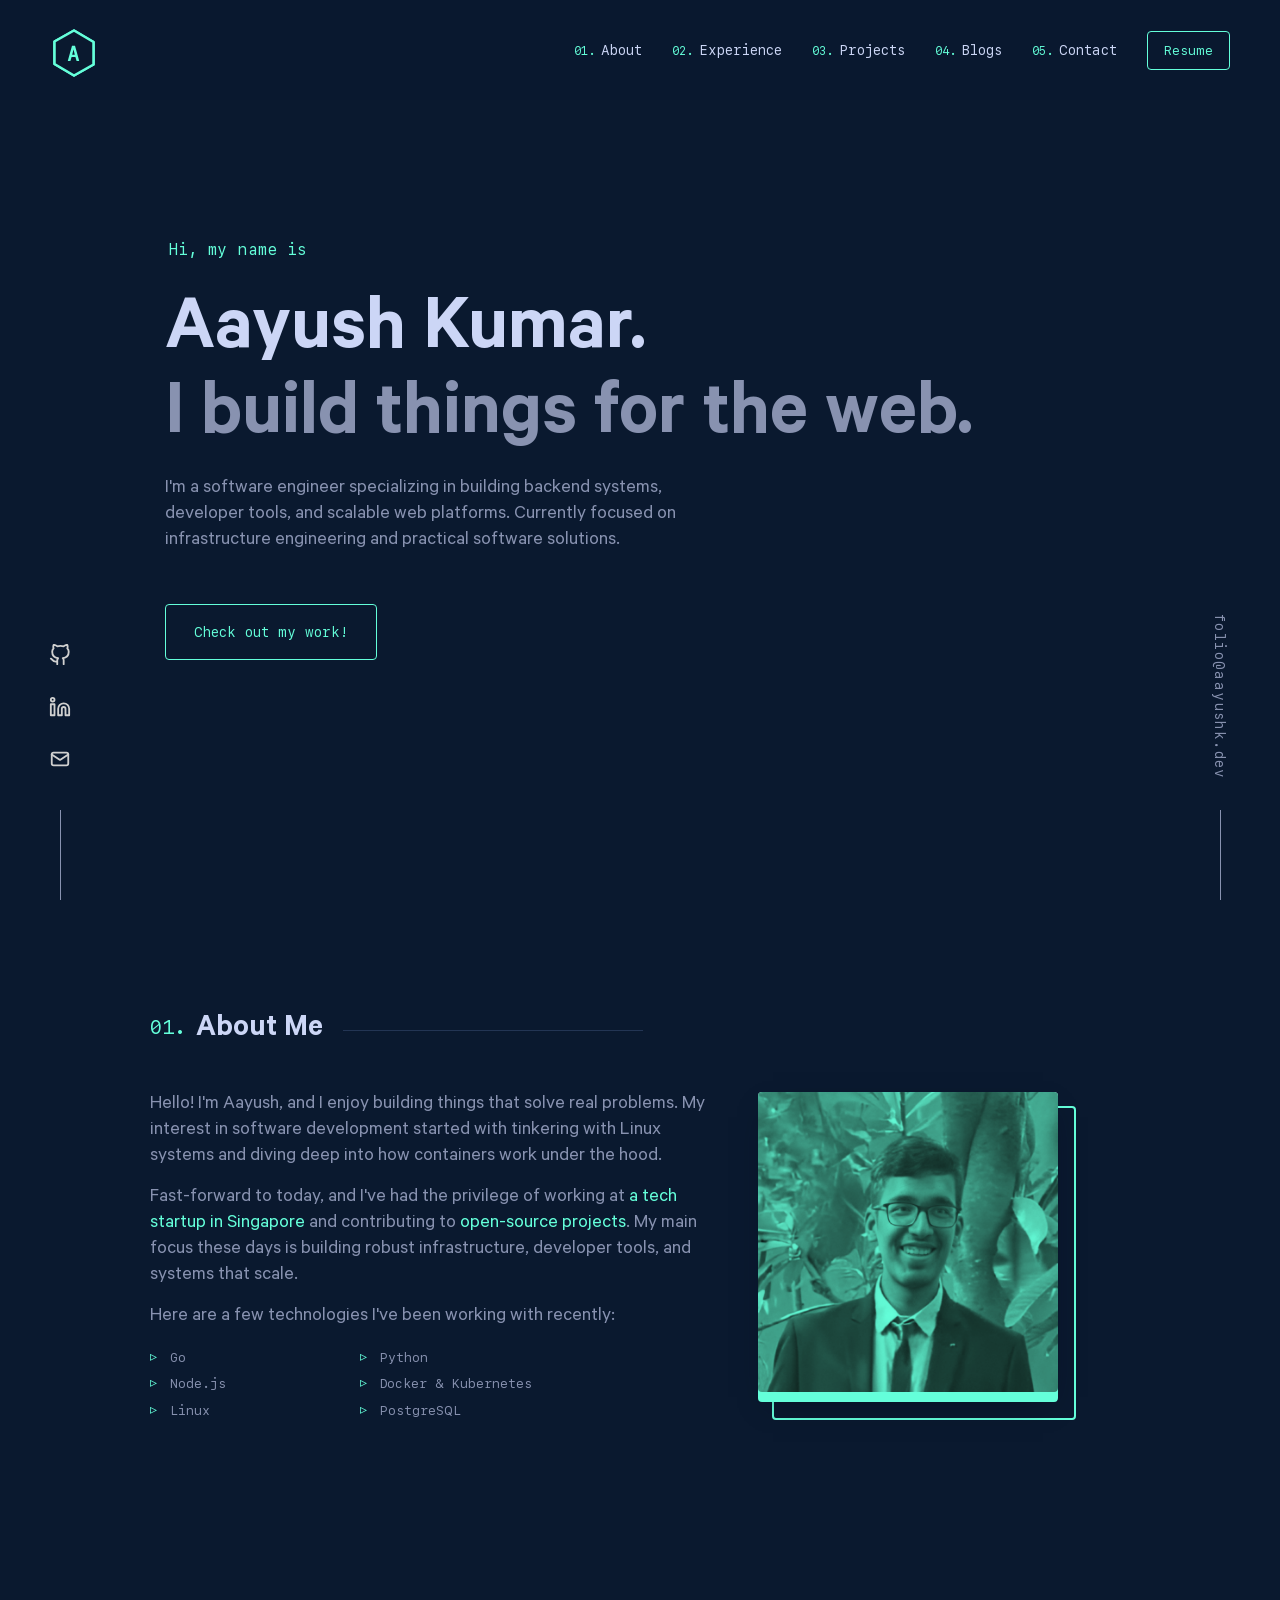
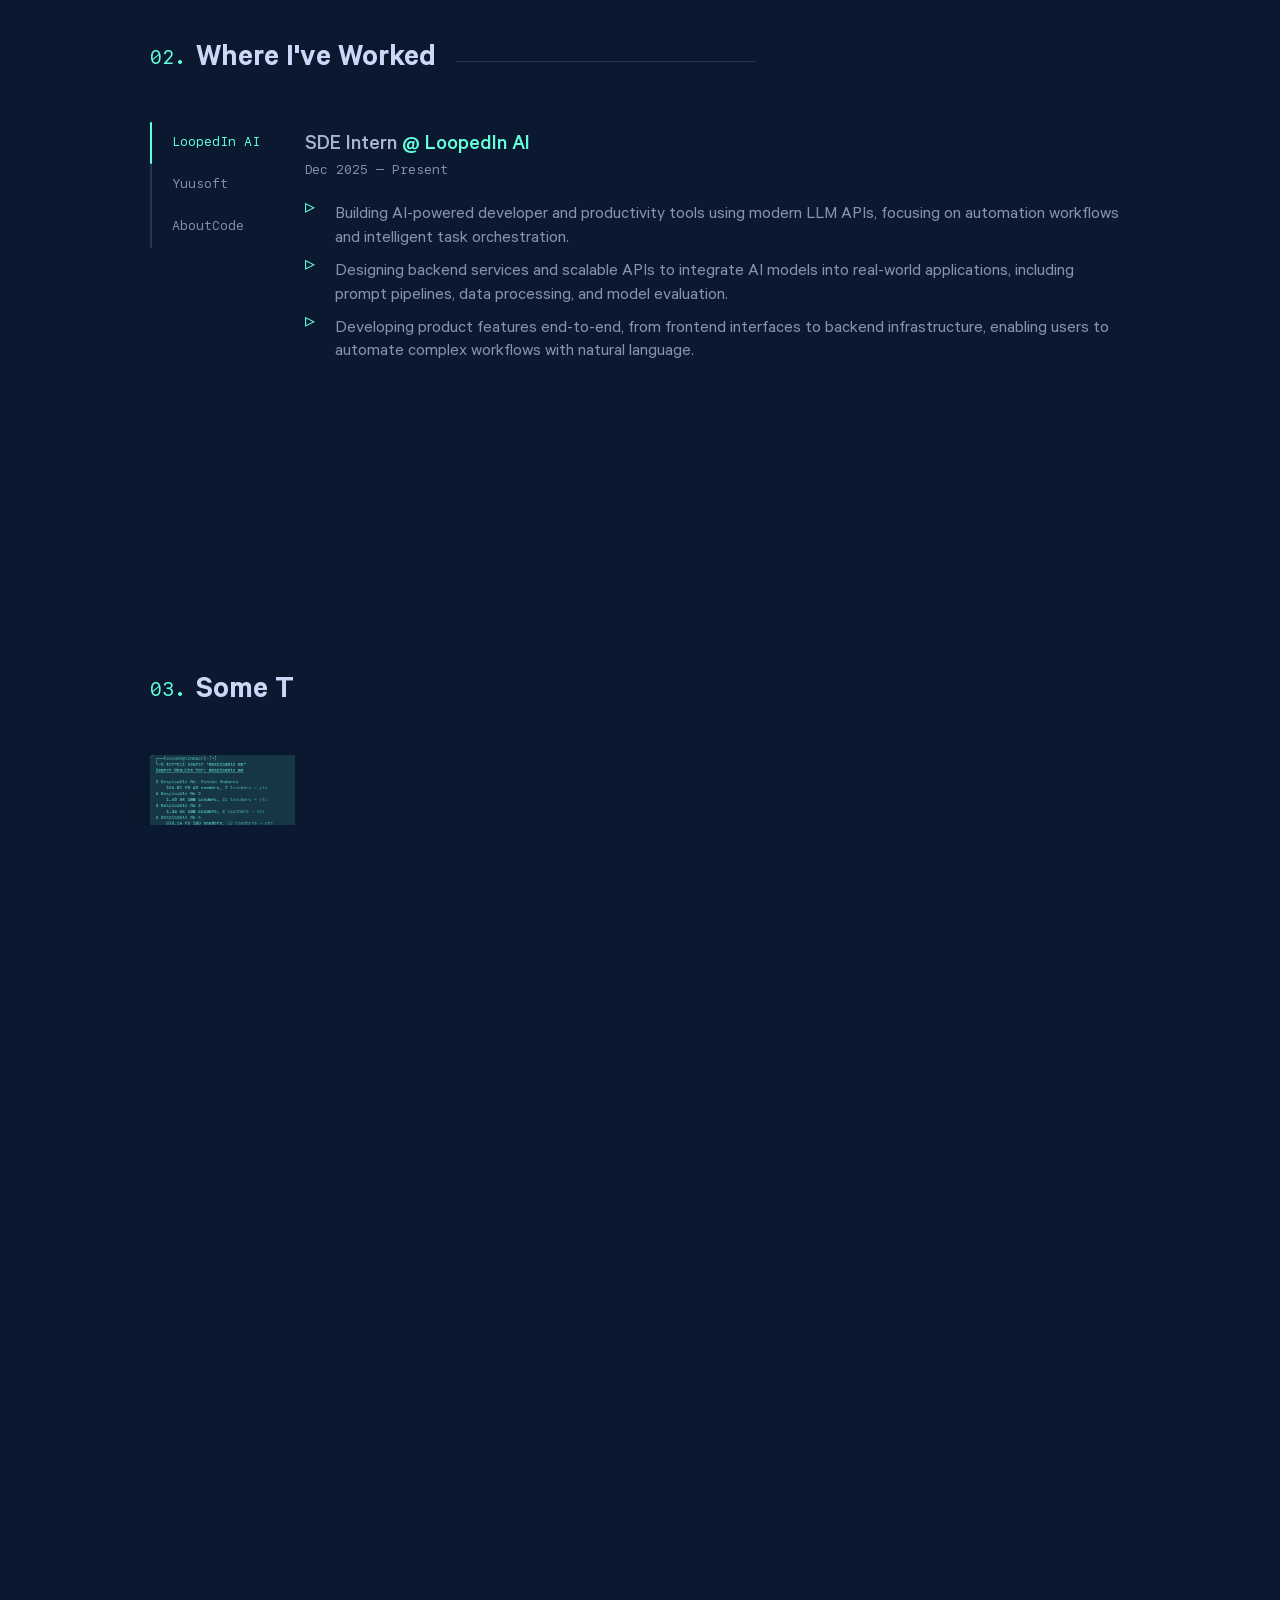
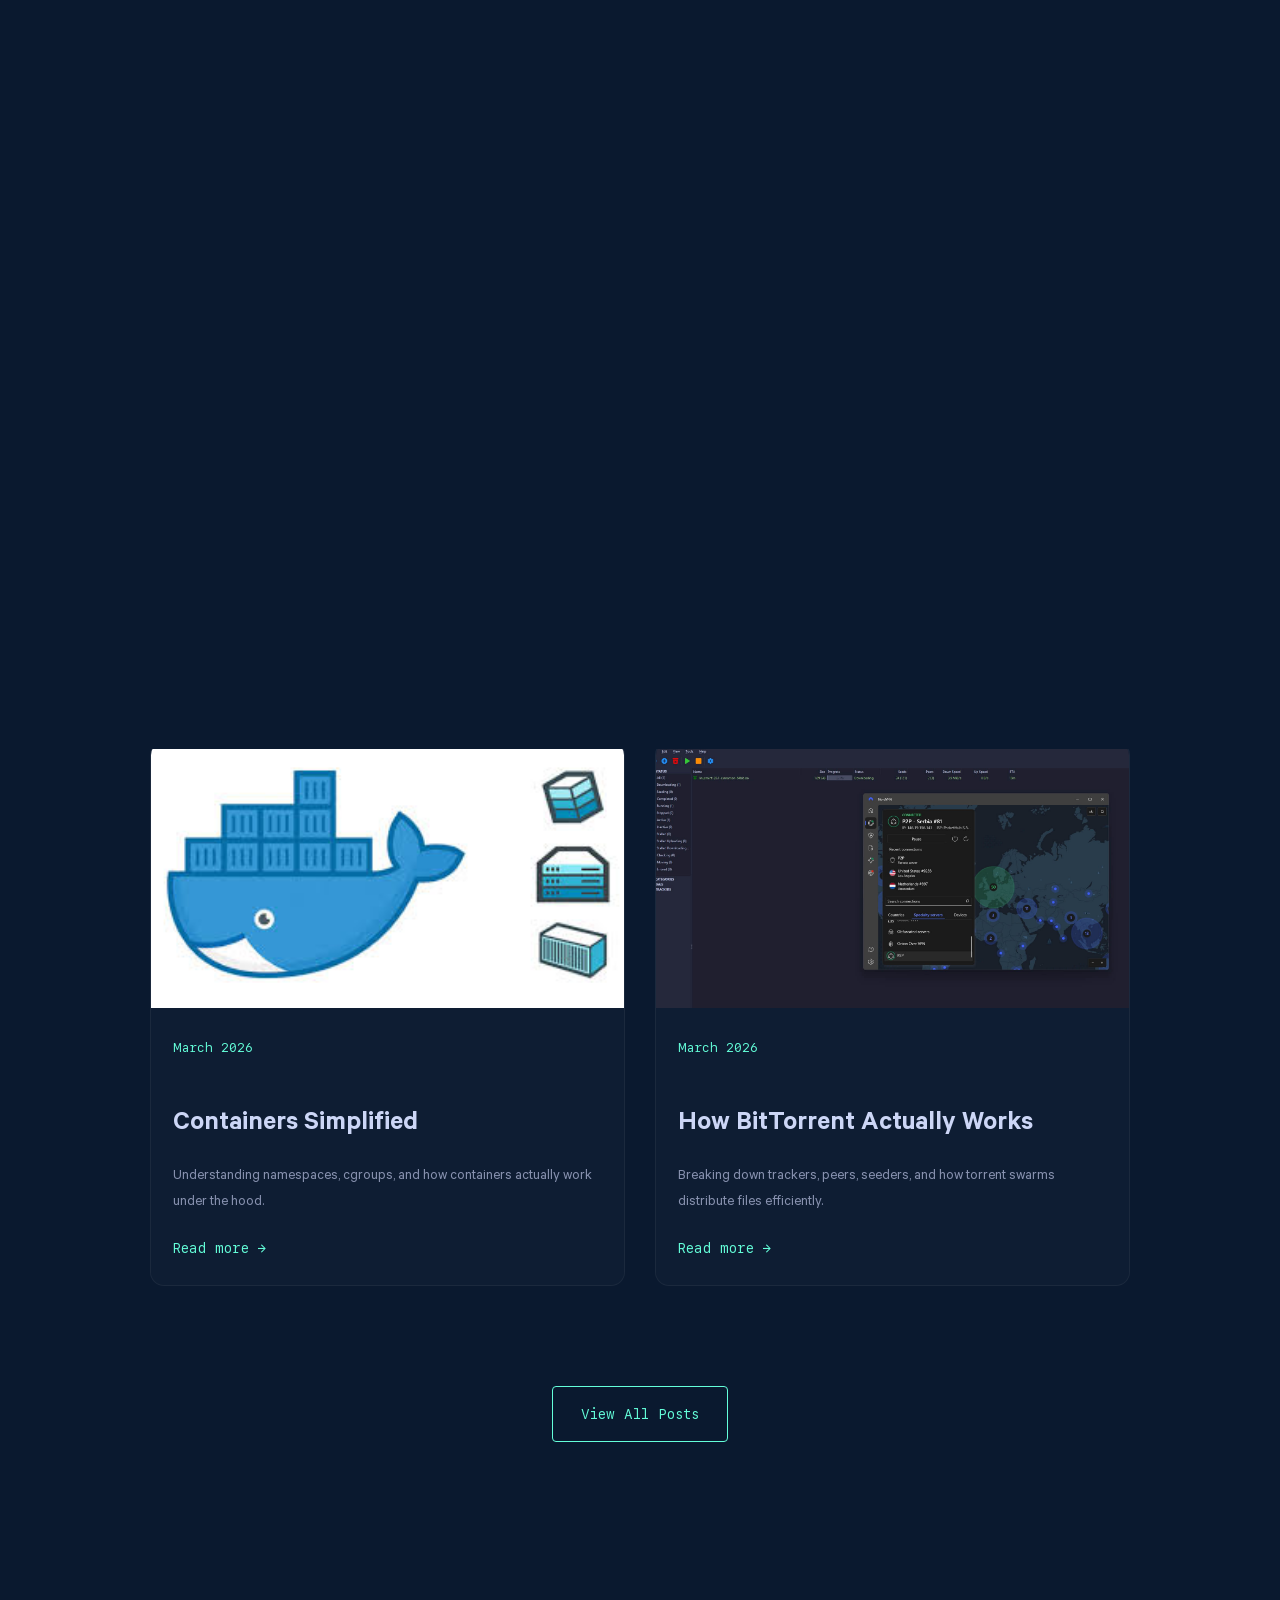
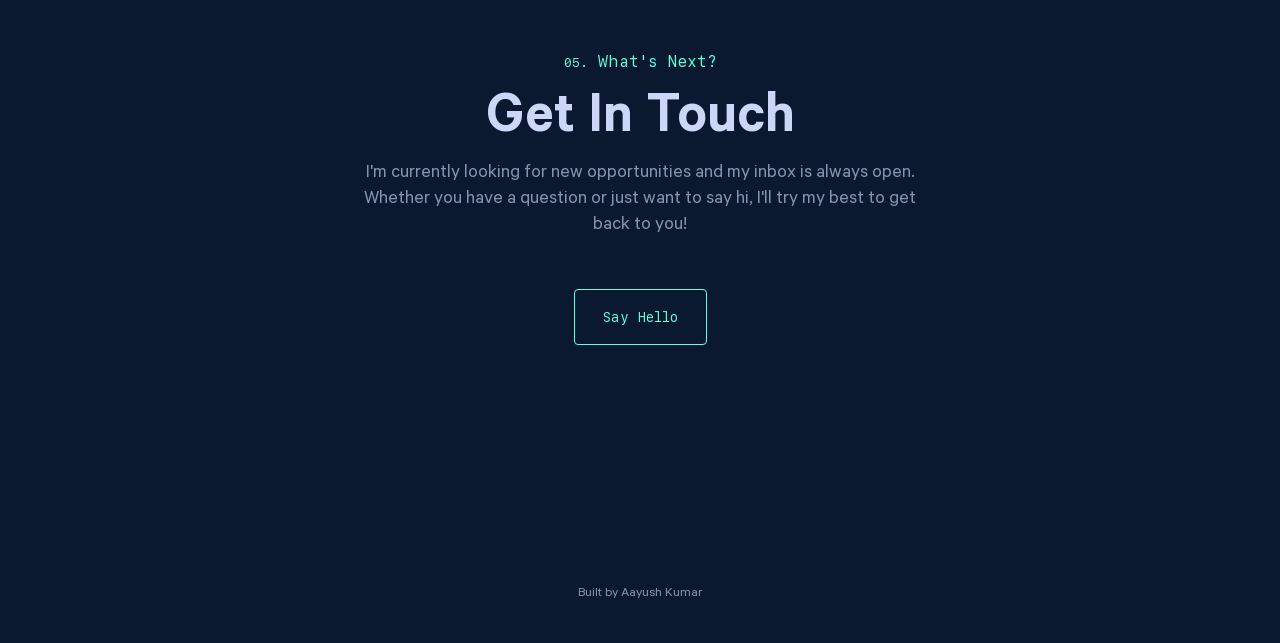
==== commit 63538c9e: "improve blog section add more pages" ====
--- a/index.html
+++ b/index.html
@@ -11,6 +11,7 @@
 
     <link rel="stylesheet" href="assets/css/fonts.css">
     <link rel="stylesheet" href="assets/css/main.css">
+    <link rel="stylesheet" href="assets/css/components/blog.css">
 </head>
 
 <body>
@@ -253,36 +254,8 @@
             I Also Write
         </h2>
 
-        <div class="blog-grid">
-
-            <article class="blog-card">
-                <h3>
-                    <a href="blog/docker-internals.html">
-                        Understanding Docker Internals
-                    </a>
-                </h3>
-
-                <p>
-                    A deep dive into namespaces, cgroups, and how containers actually work.
-                </p>
-
-                <span class="blog-date">March 2026</span>
-            </article>
-
-            <article class="blog-card">
-                <h3>
-                    <a href="blog/kubernetes-networking.html">
-                        Kubernetes Networking Explained
-                    </a>
-                </h3>
-
-                <p>
-                    Breaking down services, pods, and cluster networking in Kubernetes.
-                </p>
-
-                <span class="blog-date">February 2026</span>
-            </article>
-
+        <div class="blog-grid" id="homeBlogGrid">
+            <!-- Blogs loaded dynamically -->
         </div>
 
         <div class="blog-more">
--- a/assets/css/components/blog.css
+++ b/assets/css/components/blog.css
@@ -0,0 +1,186 @@
+/* ===================================
+   BLOG LIST PAGE (blogs.html)
+   =================================== */
+
+.blog-list {
+    display: grid;
+    grid-template-columns: repeat(auto-fit, minmax(320px, 1fr));
+    gap: 40px;
+}
+
+.blog-grid {
+    display: grid;
+    grid-template-columns: repeat(auto-fit, minmax(320px, 1fr));
+    gap: 30px;
+    margin: 50px 0;
+}
+
+/* Blog Card Styles */
+
+.blog-card {
+    display: block;
+    background: rgba(255,255,255,0.02);
+    border: 1px solid rgba(255,255,255,0.05);
+    border-radius: 14px;
+    overflow: hidden;
+    transition: transform .25s ease, box-shadow .25s ease;
+    text-decoration: none;
+    cursor: pointer;
+}
+
+.blog-card:hover {
+    transform: translateY(-6px);
+    box-shadow: 0 20px 40px rgba(0,0,0,0.35);
+}
+
+/* Blog Card - Image */
+
+.blog-image img {
+    width: 100%;
+    aspect-ratio: 16/9;
+    object-fit: cover;
+}
+
+/* Blog Card - Content */
+
+.blog-content {
+    padding: 22px;
+}
+
+.blog-date {
+    font-family: var(--font-mono);
+    font-size: var(--fz-xs);
+    color: var(--accent);
+    display: block;
+}
+
+.blog-title {
+    font-size: 22px;
+    margin: 10px 0 12px;
+    line-height: 1.35;
+    color: var(--text);
+}
+
+.blog-card:hover .blog-title {
+    color: var(--accent);
+}
+
+.blog-description {
+    color: var(--muted);
+    font-size: 15px;
+    line-height: 1.6;
+    margin-bottom: 16px;
+}
+
+.blog-readmore {
+    font-family: var(--font-mono);
+    font-size: var(--fz-sm);
+    color: var(--accent);
+    display: inline-block;
+}
+
+.blog-more {
+    text-align: center;
+    margin-top: 40px;
+}
+
+
+/* ===================================
+   INDIVIDUAL BLOG POST PAGES
+   =================================== */
+
+.blog-container {
+    max-width: 800px;
+    margin: 0 auto;
+    padding: 160px 25px 80px;
+}
+
+.blog-hero {
+    width: 100%;
+    aspect-ratio: 16 / 9;
+    background: var(--bg-light);
+    border-radius: var(--border-radius);
+    margin-bottom: 40px;
+    overflow: hidden;
+}
+
+.blog-hero img {
+    width: 100%;
+    height: 100%;
+    object-fit: cover;
+    object-position: center;
+    display: block;
+}
+
+/* Blog Post Title */
+
+.blog-container .blog-title {
+    font-size: clamp(36px, 6vw, 52px);
+    color: var(--text);
+    margin-bottom: 10px;
+}
+
+.blog-meta {
+    font-family: var(--font-mono);
+    color: var(--accent);
+    font-size: var(--fz-sm);
+    margin-bottom: 40px;
+}
+
+/* Blog Post Content */
+
+.blog-content p {
+    margin-bottom: 22px;
+    color: var(--muted);
+    line-height: 1.7;
+}
+
+.blog-content h2 {
+    margin-top: 50px;
+    margin-bottom: 20px;
+    color: var(--text);
+    font-size: 28px;
+}
+
+.blog-content ul {
+    margin: 18px 0 22px 25px;
+    padding-left: 10px;
+}
+
+.blog-content li {
+    margin-bottom: 8px;
+    color: var(--muted);
+    line-height: 1.6;
+}
+
+.blog-content code {
+    background: var(--bg-light);
+    padding: 4px 6px;
+    border-radius: 4px;
+    font-family: var(--font-mono);
+    font-size: var(--fz-sm);
+}
+
+.blog-content pre {
+    background: var(--bg-light);
+    padding: 20px;
+    border-radius: var(--border-radius);
+    overflow-x: auto;
+    margin: 20px 0;
+}
+
+.blog-content pre code {
+    background: none;
+    padding: 0;
+}
+
+.blog-back {
+    display: inline-block;
+    margin-top: 60px;
+    font-family: var(--font-mono);
+    color: var(--accent);
+}
+
+.blog-back:hover {
+    text-decoration: underline;
+}
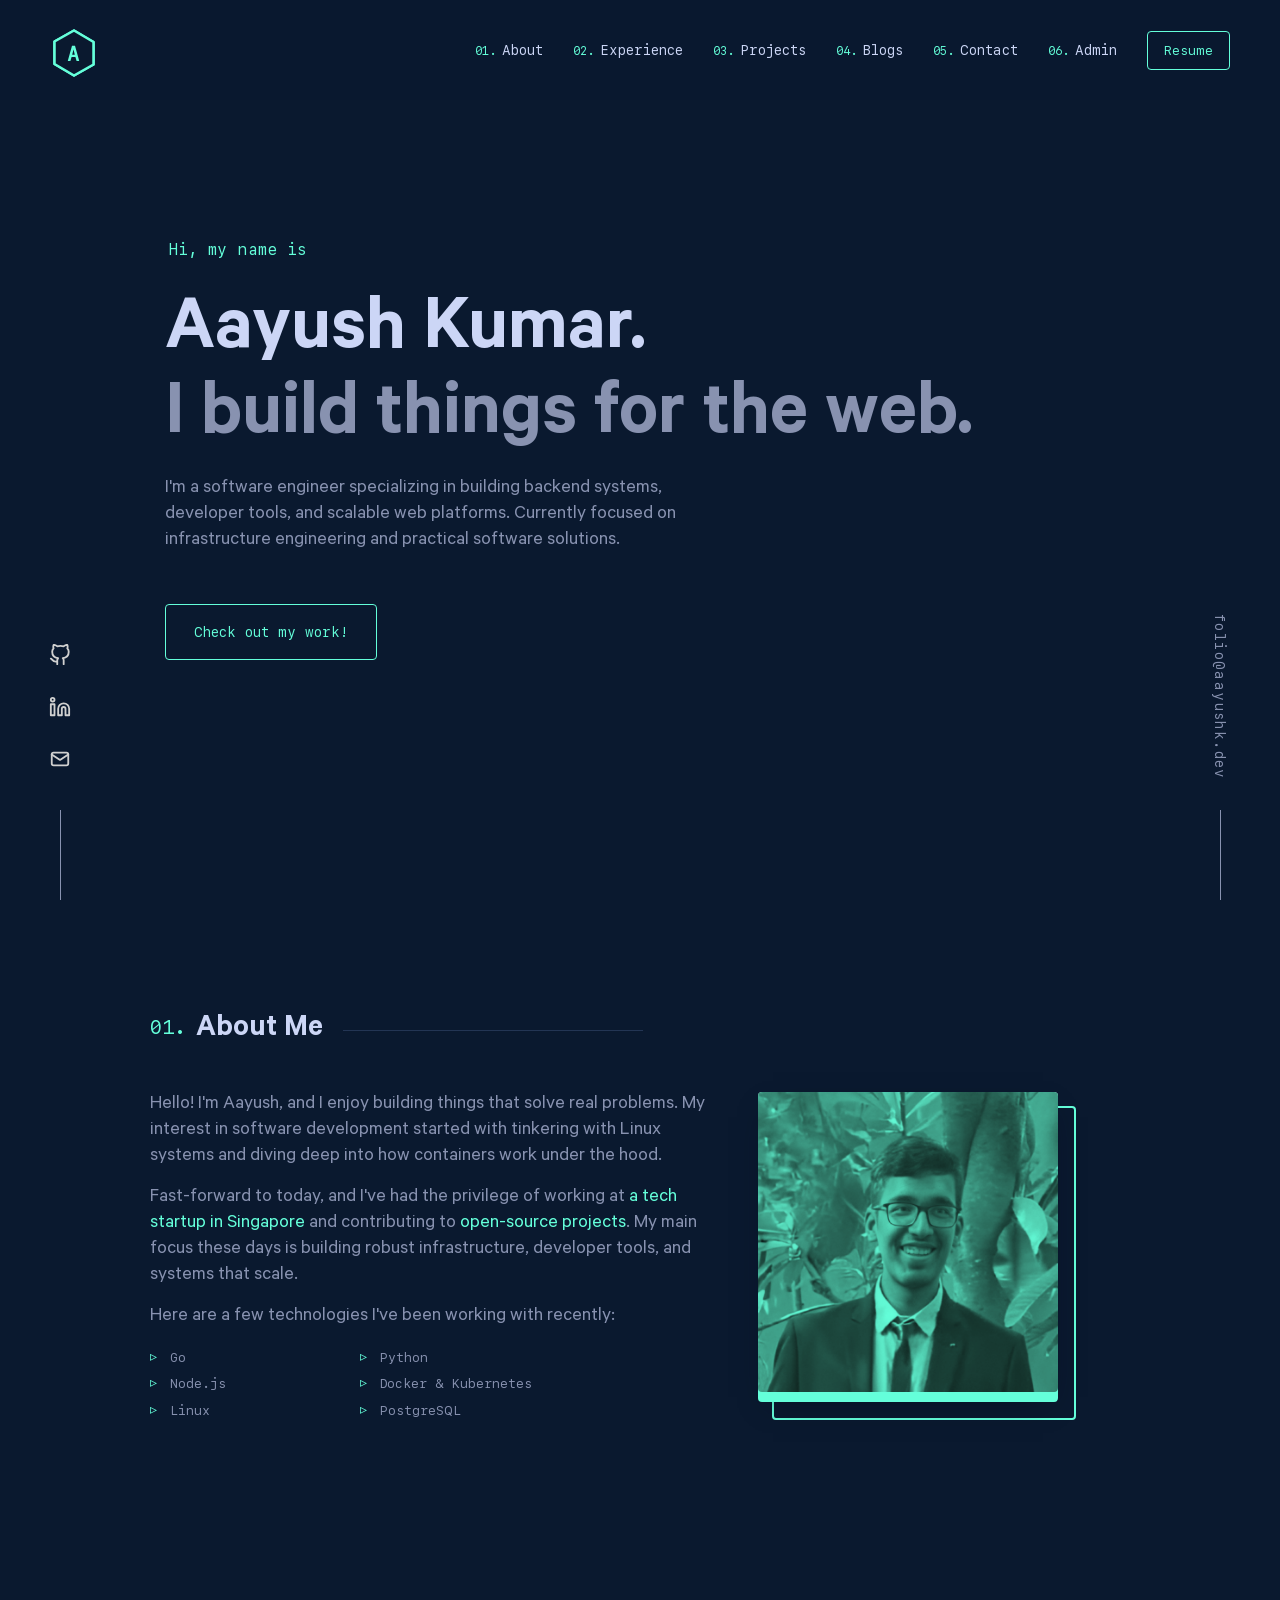
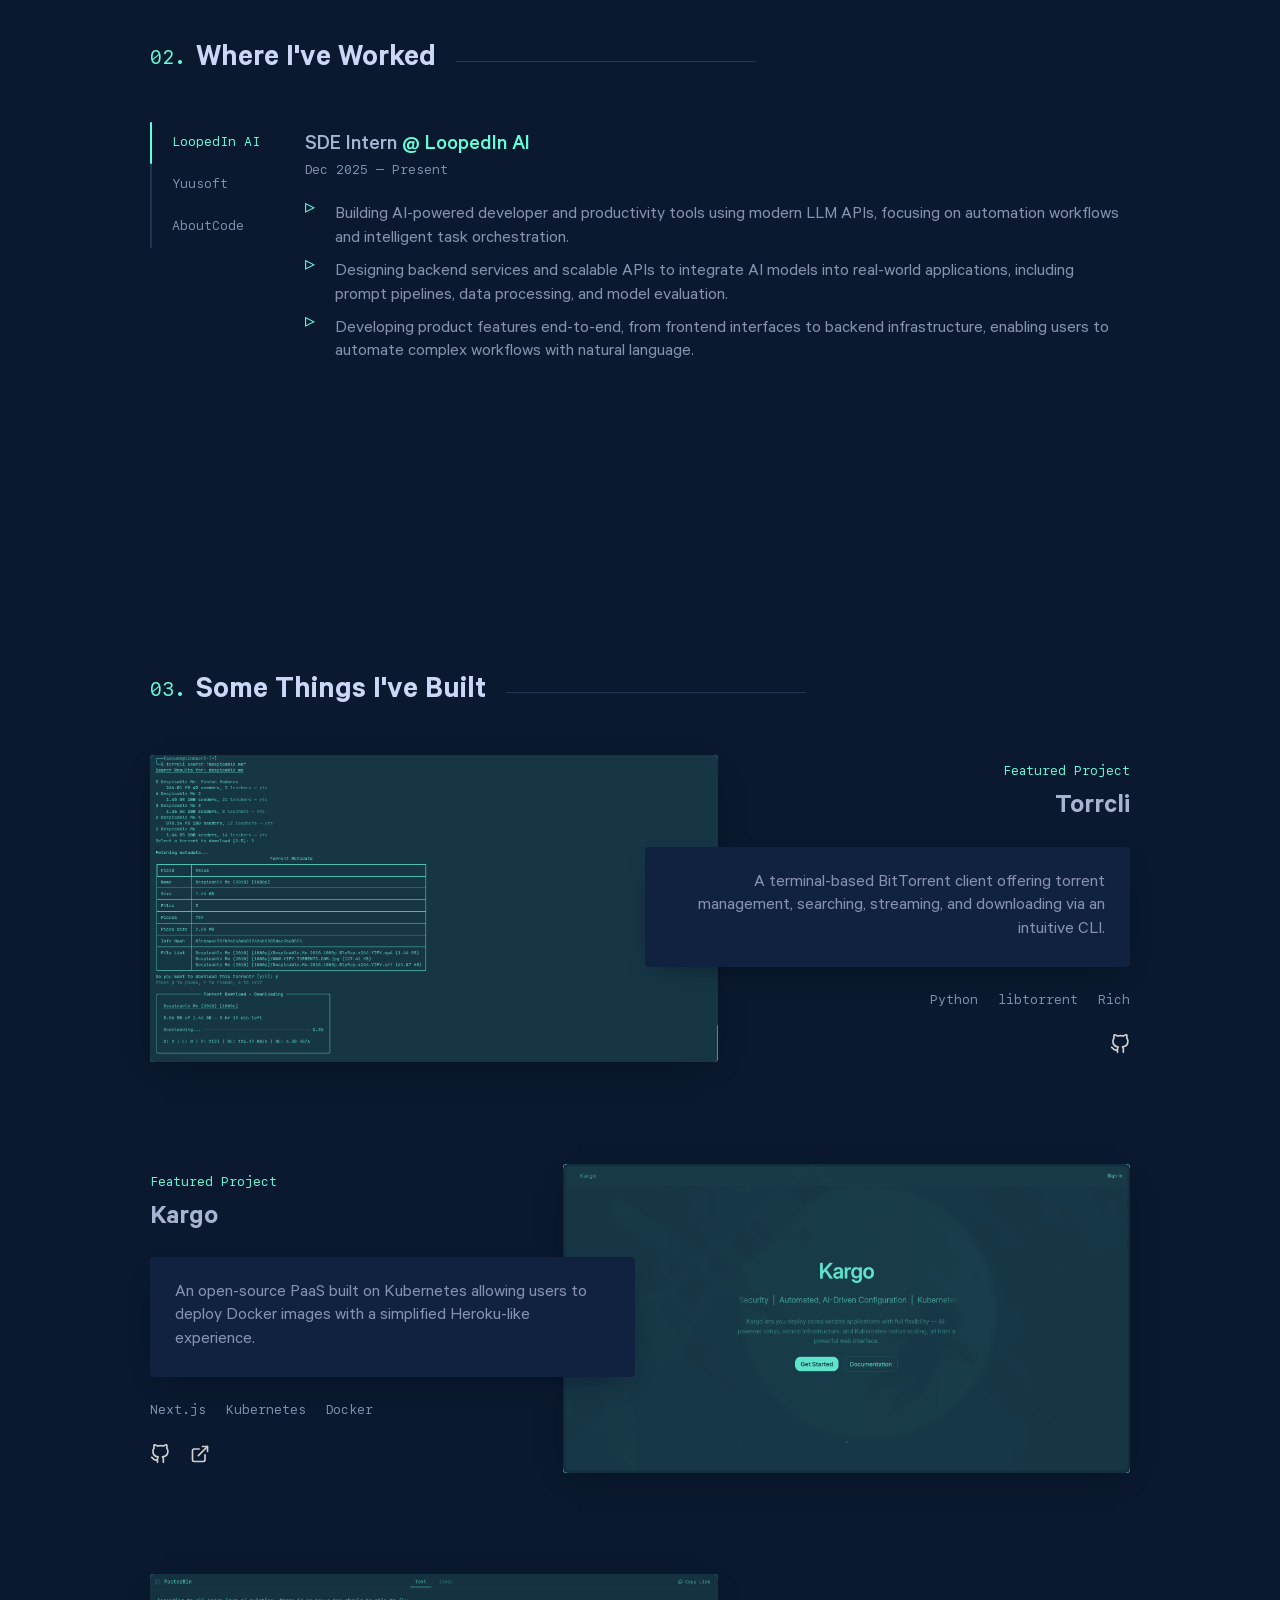
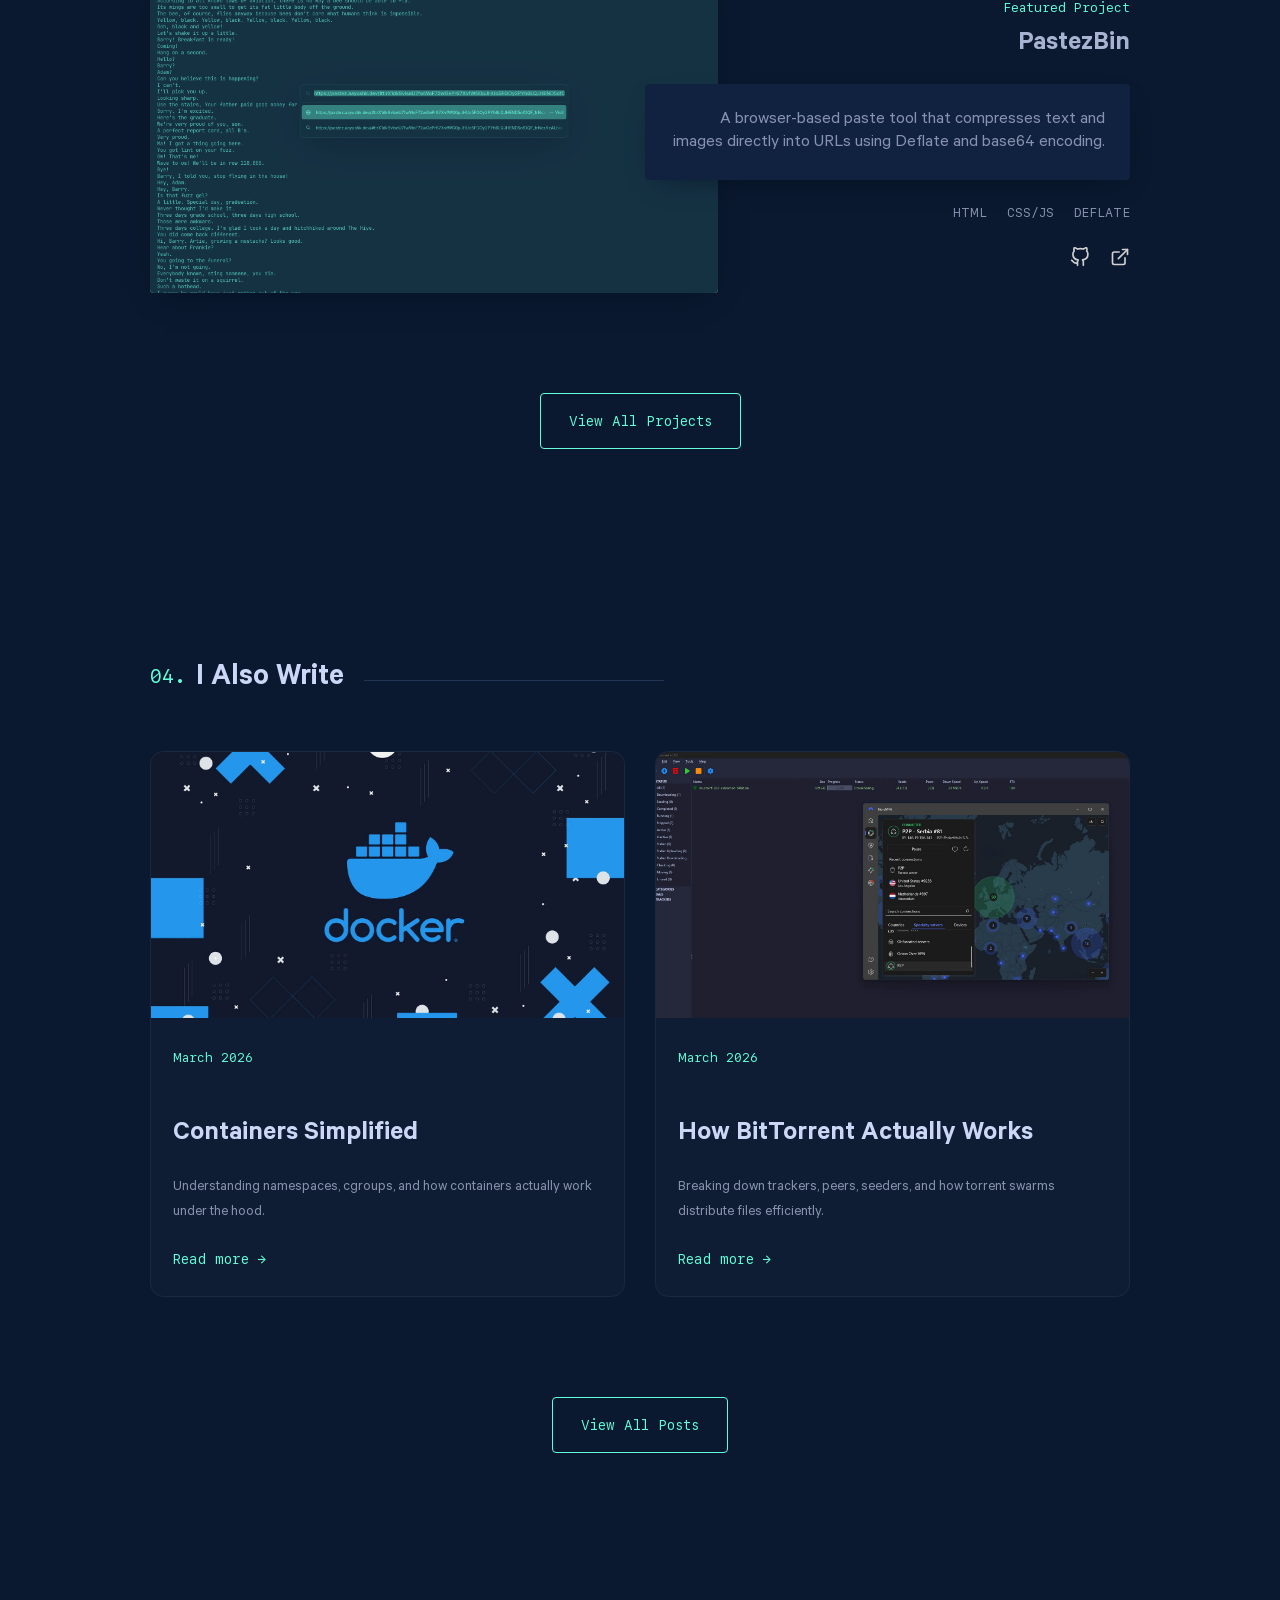
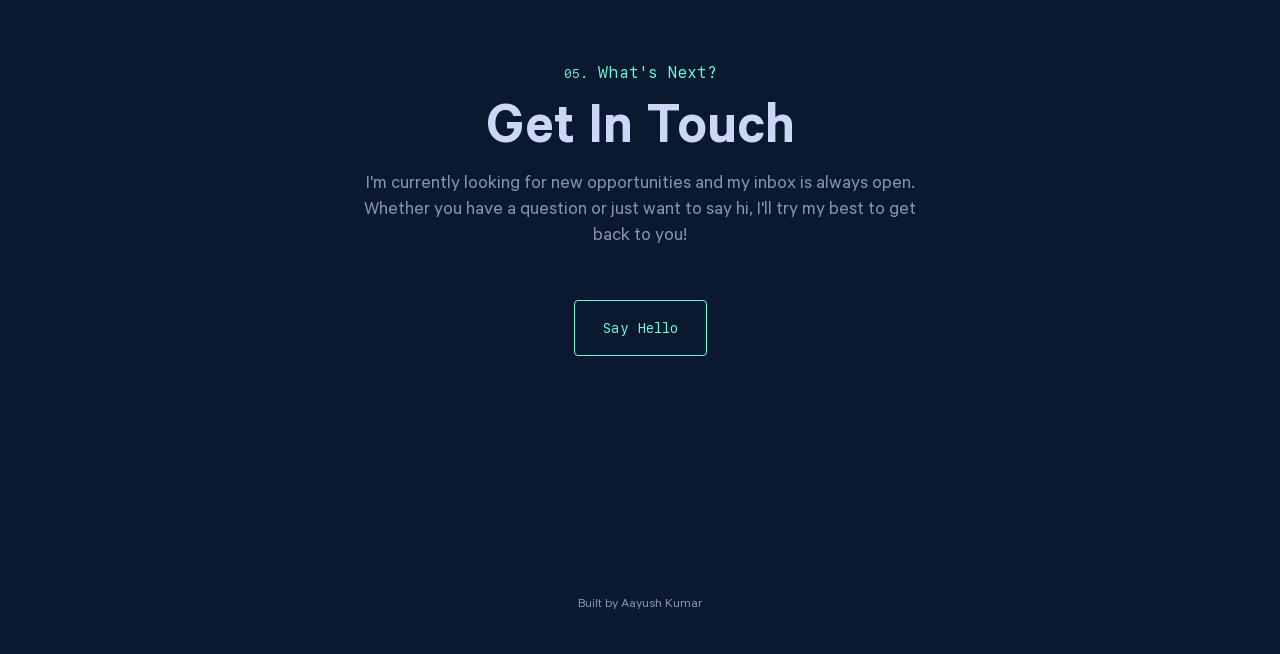
==== commit 1d20c430: "add admin portal link in main navigation" ====
--- a/index.html
+++ b/index.html
@@ -59,6 +59,7 @@
                         <li><a href="#work">Projects</a></li>
                         <li><a href="#blogs">Blogs</a></li>
                         <li><a href="#contact">Contact</a></li>
+                        <li><a href="/admin.html">Admin</a></li>
                     </ol>
                 </nav>
                 <div>
@@ -83,6 +84,7 @@
                 <li><a href="#work">Projects</a></li>
                 <li><a href="#blogs">Blogs</a></li>
                 <li><a href="#contact">Contact</a></li>
+                <li><a href="/admin.html">Admin</a></li>
             </ol>
             <a class="resume-link" href="/data/resume.pdf" target="_blank" rel="noopener noreferrer">Resume</a>
         </nav>
@@ -314,4 +316,4 @@
 
 </body>
 
-</html>+</html>
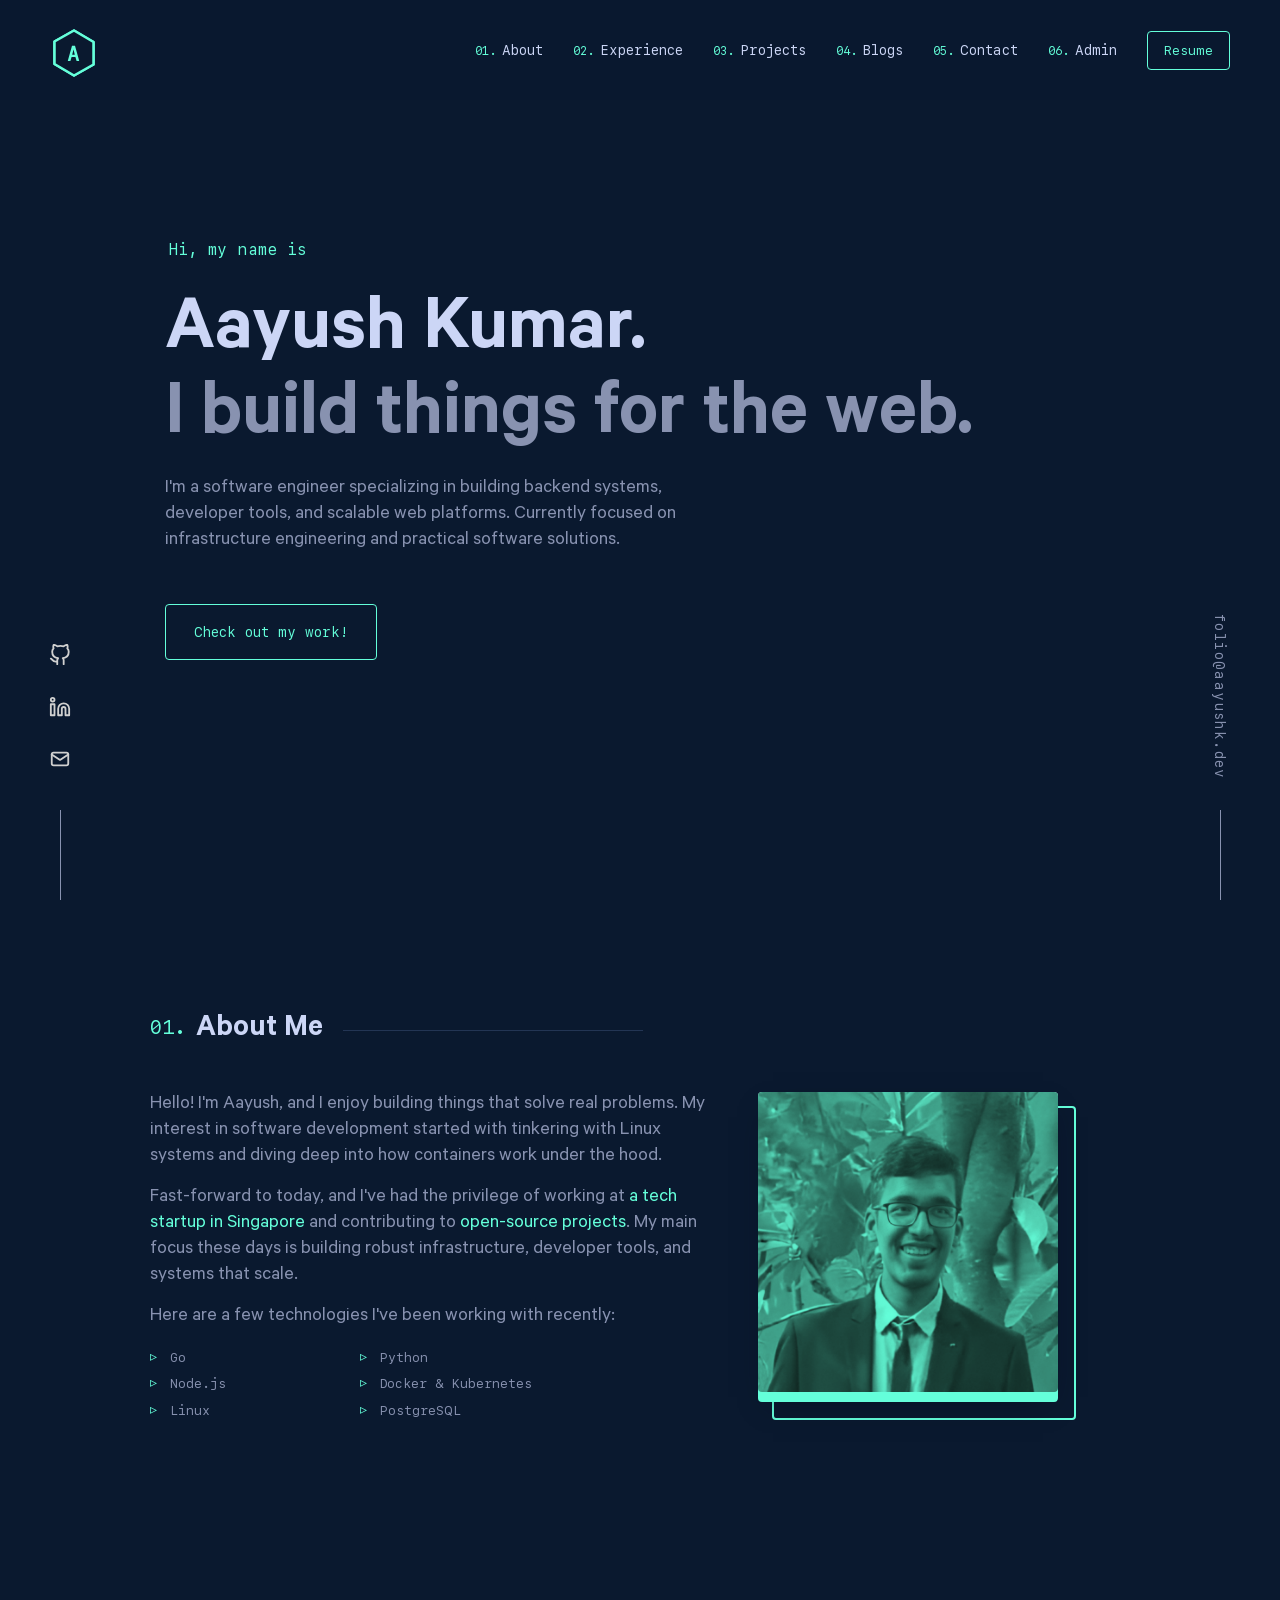
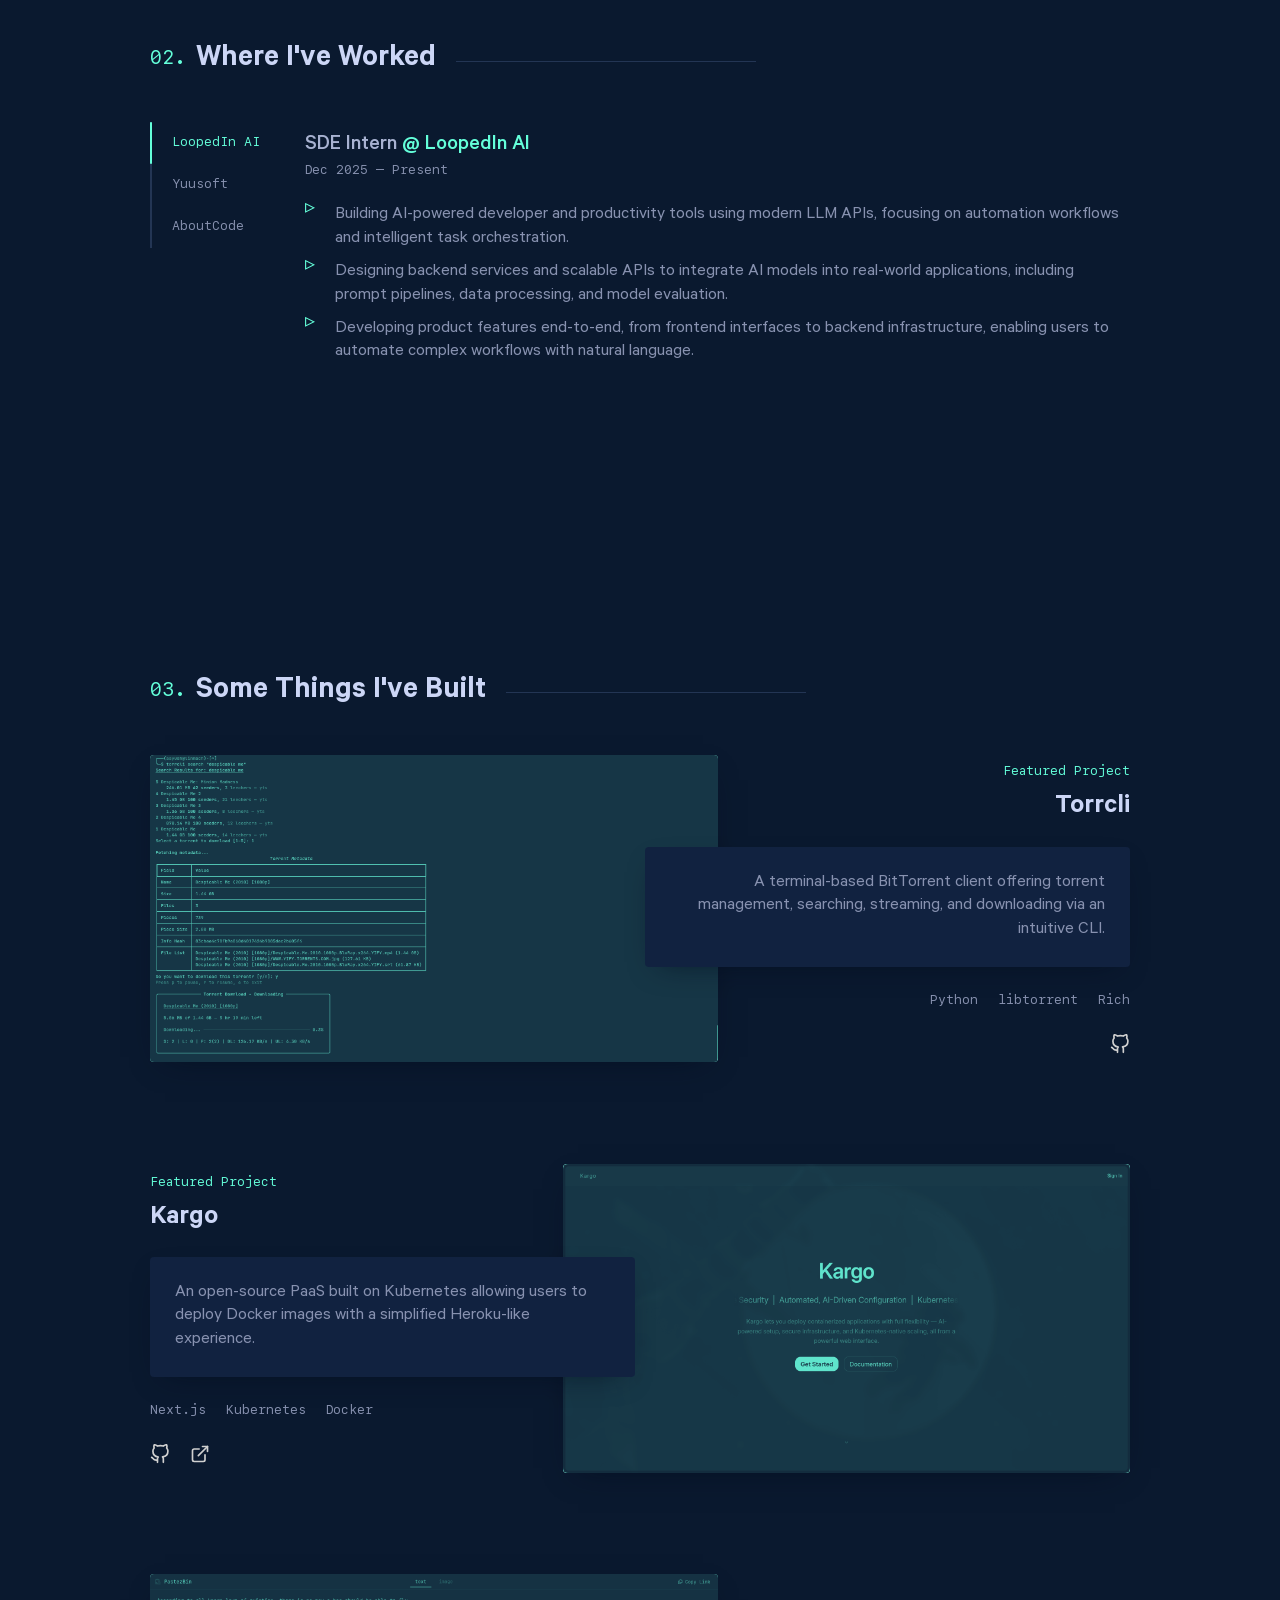
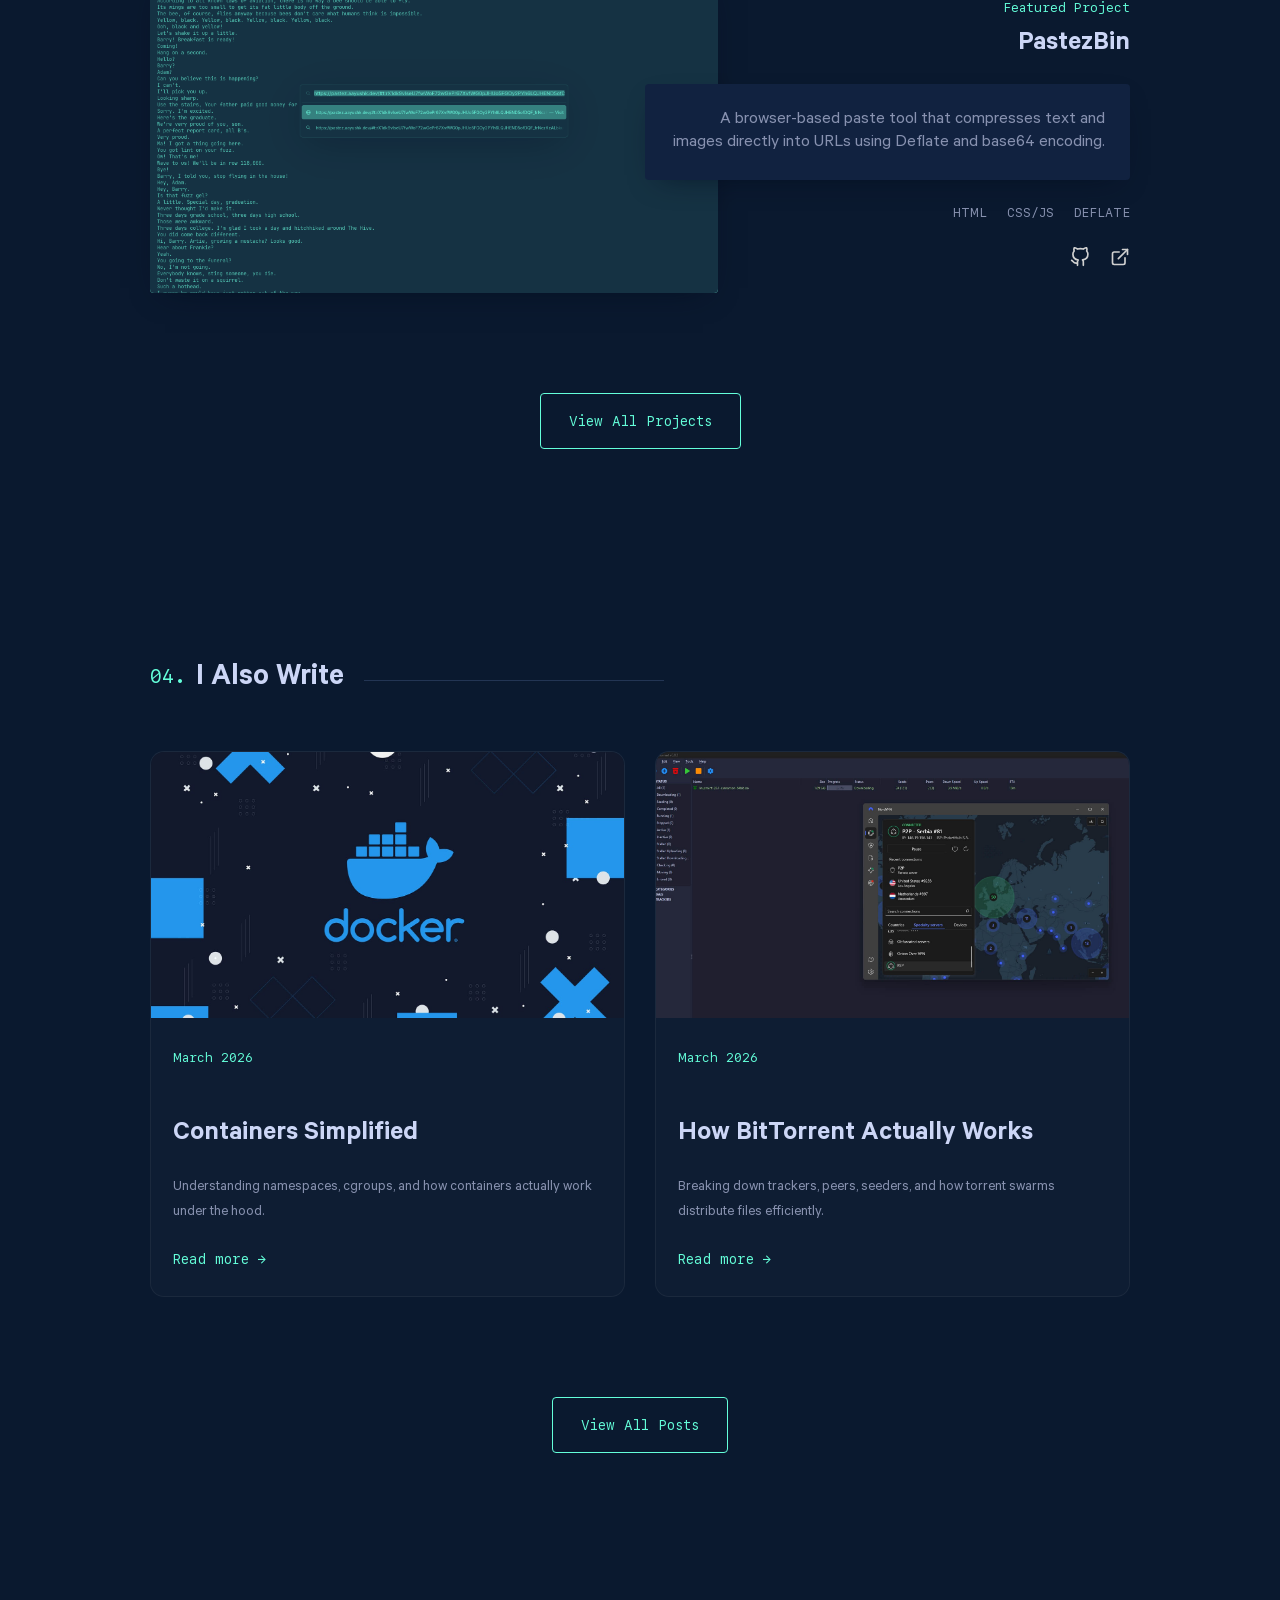
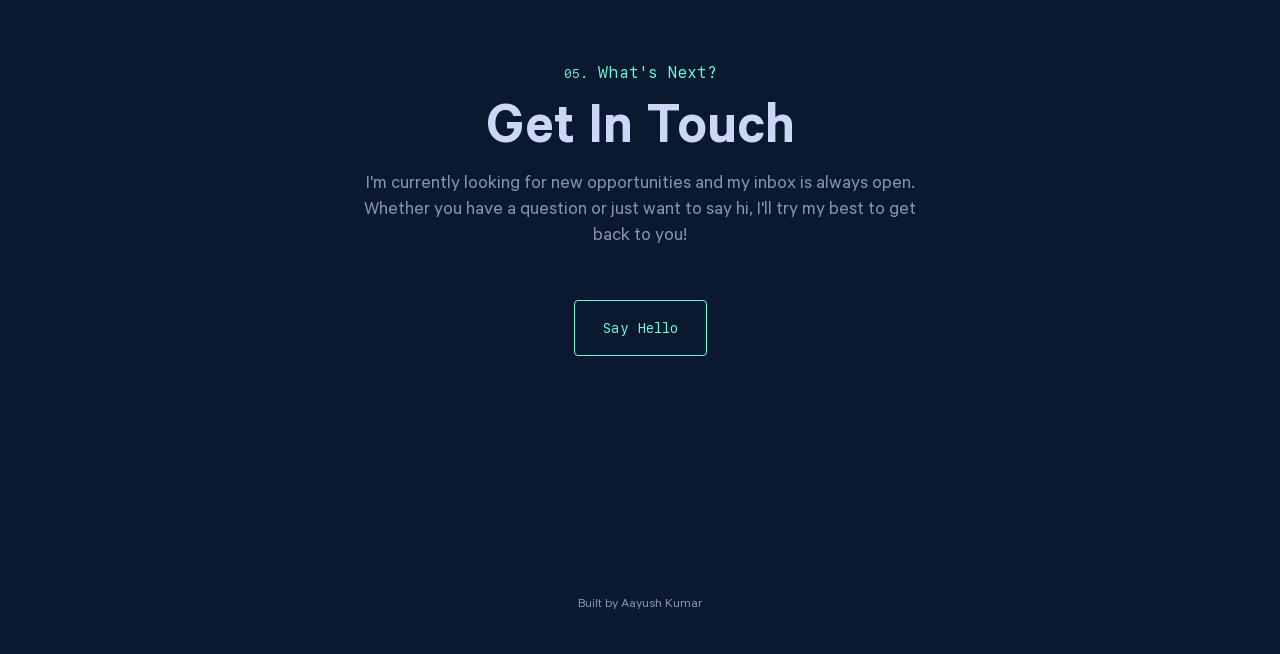
==== commit 95f24b7d: "use localstorage to store themes" ====
--- a/index.html
+++ b/index.html
@@ -9,7 +9,51 @@
 
     <link rel="icon" href="assets/images/favicon.svg" type="image/svg+xml">
 
-    <link rel="stylesheet" href="assets/css/fonts.css">
+        <script>
+            (function(){
+                try {
+                    var theme = localStorage.getItem('theme');
+                    var varsRaw = localStorage.getItem('themeVars') || localStorage.getItem('customTheme');
+                    if (varsRaw) {
+                        try {
+                            var vars = JSON.parse(varsRaw);
+                            // If vars are CSS variable map (keys like --bg), apply directly
+                            Object.keys(vars).forEach(function(k){
+                                try { document.documentElement.style.setProperty(k, vars[k]); } catch(e){}
+                            });
+                            // ensure dataset reflects light/dark baseline
+                            if (String(theme || '').toLowerCase() === 'light') document.documentElement.dataset.theme = 'light';
+                            else document.documentElement.dataset.theme = 'dark';
+                            return;
+                        } catch (e) {
+                            // fallthrough to legacy customTheme shape handling
+                        }
+                    }
+
+                    if (theme === 'custom') {
+                        var raw = localStorage.getItem('customTheme');
+                        if (raw) {
+                            var custom = JSON.parse(raw);
+                            document.documentElement.dataset.theme = 'dark';
+                            if (custom) {
+                                if (custom.background) document.documentElement.style.setProperty('--bg', custom.background);
+                                if (custom.surface) document.documentElement.style.setProperty('--bg-light', custom.surface);
+                                if (custom.surfaceAlt) document.documentElement.style.setProperty('--bg-lightest', custom.surfaceAlt);
+                                if (custom.text) document.documentElement.style.setProperty('--text', custom.text);
+                                if (custom.textLight) document.documentElement.style.setProperty('--text-light', custom.textLight);
+                                if (custom.muted) document.documentElement.style.setProperty('--muted', custom.muted);
+                                if (custom.accent) document.documentElement.style.setProperty('--accent', custom.accent);
+                                if (custom.border) document.documentElement.style.setProperty('--border', custom.border);
+                            }
+                        }
+                    } else if (theme === 'light' || theme === 'dark') {
+                        document.documentElement.dataset.theme = theme;
+                    }
+                } catch (e) {}
+            })();
+        </script>
+
+        <link rel="stylesheet" href="assets/css/fonts.css">
     <link rel="stylesheet" href="assets/css/main.css">
     <link rel="stylesheet" href="assets/css/components/blog.css">
 </head>
--- a/assets/css/main.css
+++ b/assets/css/main.css
@@ -1,6 +1,9 @@
 @import 'base.css';
 
 @import 'layout.css';
+
+@import 'themes/dark.css';
+@import 'themes/light.css';
 
 @import 'components/navbar.css';
 @import 'components/hero.css';
